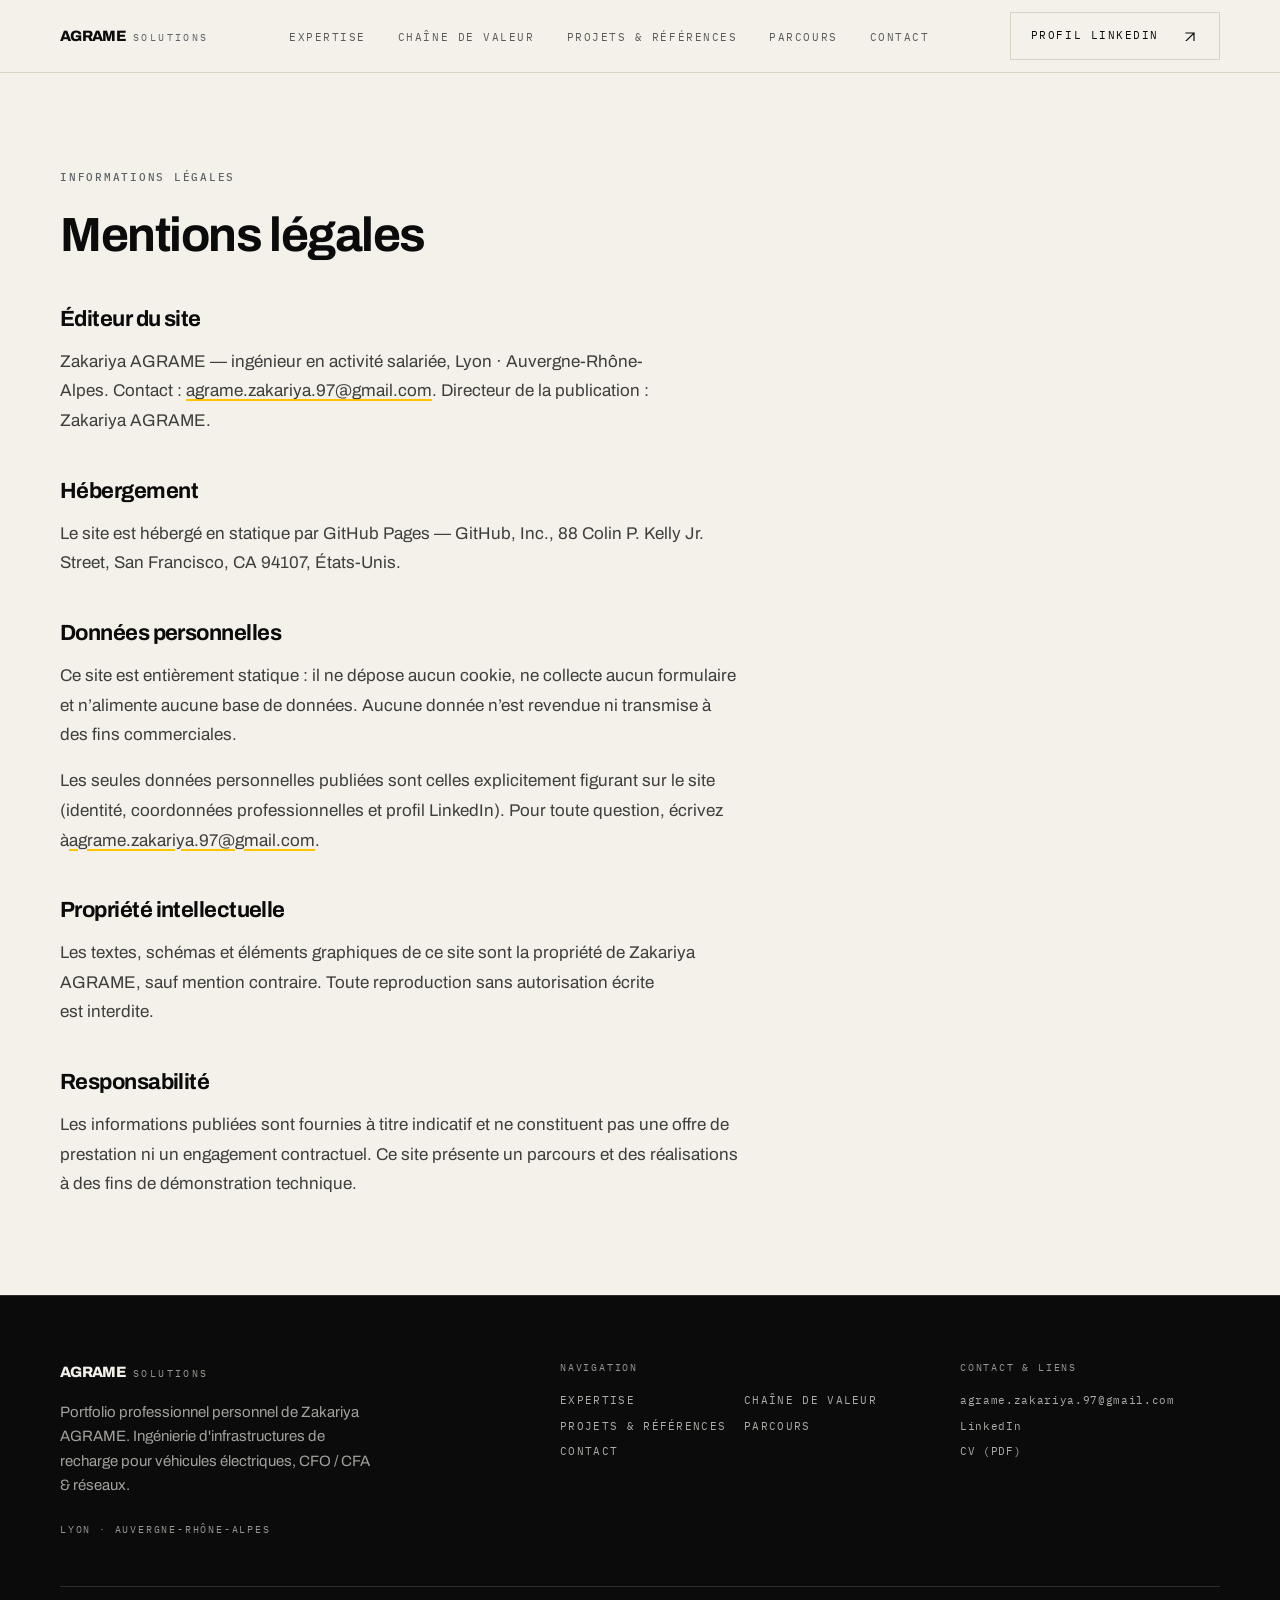
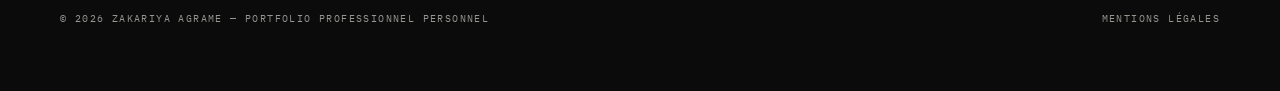
==== mentions-legales/index.html @ c86c5fa0 "feat: publish static site" ====
<!DOCTYPE html><html lang="fr"><head><meta charset="utf-8"><meta name="viewport" content="width=device-width, initial-scale=1"><title>Mentions légales — AGRAME Solutions</title><meta name="description" content="Éditeur, hébergement, données personnelles et propriété intellectuelle du site AGRAME Solutions."><link rel="canonical" href="https://agrame-solutions.github.io/mentions-legales/"><meta name="theme-color" content="#0B0B0C"><meta name="author" content="Zakariya AGRAME"><link rel="icon" href="/favicon.svg" type="image/svg+xml"><meta property="og:type" content="website"><meta property="og:locale" content="fr_FR"><meta property="og:site_name" content="AGRAME Solutions"><meta property="og:title" content="Mentions légales — AGRAME Solutions"><meta property="og:description" content="Éditeur, hébergement, données personnelles et propriété intellectuelle du site AGRAME Solutions."><meta property="og:url" content="https://agrame-solutions.github.io/mentions-legales/"><meta property="og:image" content="https://agrame-solutions.github.io/og-image.png"><meta property="og:image:width" content="1200"><meta property="og:image:height" content="630"><meta property="og:image:alt" content="AGRAME Solutions — Ingénieur d'études &amp; expert IRVE — CFO / CFA"><meta name="twitter:card" content="summary_large_image"><meta name="twitter:title" content="Mentions légales — AGRAME Solutions"><meta name="twitter:description" content="Éditeur, hébergement, données personnelles et propriété intellectuelle du site AGRAME Solutions."><meta name="twitter:image" content="https://agrame-solutions.github.io/og-image.png"><script type="application/ld+json">{"@context":"https://schema.org","@graph":[{"@type":"Person","@id":"https://agrame-solutions.github.io#person","name":"Zakariya AGRAME","jobTitle":"Ingénieur d'études & expert IRVE — CFO / CFA","email":"mailto:agrame.zakariya.97@gmail.com","url":"https://agrame-solutions.github.io/mentions-legales/","sameAs":["https://www.linkedin.com/in/zagrame"],"address":{"@type":"PostalAddress","addressLocality":"Lyon","addressRegion":"Auvergne-Rhône-Alpes","addressCountry":"FR"},"knowsAbout":["Infrastructures de recharge pour véhicules électriques","IRVE","Courants forts","Courants faibles","NF C 15-100","Postes HT/BT","Appels d’offres"],"alumniOf":[{"@type":"CollegeOrUniversity","name":"Université Jean Monnet — IUT de Roanne"},{"@type":"CollegeOrUniversity","name":"ENSAM Casablanca"}]},{"@type":"ProfessionalService","@id":"https://agrame-solutions.github.io#service","name":"AGRAME Solutions","description":"Éditeur, hébergement, données personnelles et propriété intellectuelle du site AGRAME Solutions.","url":"https://agrame-solutions.github.io/mentions-legales/","email":"agrame.zakariya.97@gmail.com","areaServed":{"@type":"AdministrativeArea","name":"Auvergne-Rhône-Alpes"},"founder":{"@id":"https://agrame-solutions.github.io#person"},"knowsLanguage":["fr","en"]}]}</script><script>document.documentElement.classList.add('js');</script><link rel="stylesheet" href="/_astro/Footer.K6ZA9w4m.css"></head><body><a class="skip-link" href="#contenu">Aller au contenu</a><header class="sticky top-0 z-50 border-b border-line bg-paper"><div class="container-page flex h-[72px] items-center justify-between gap-6"><a href="/" class="flex items-baseline gap-2" aria-label="AGRAME Solutions — accueil"><span class="text-[15px] font-extrabold tracking-[-0.045em]">AGRAME</span><span class="font-mono text-[10px] uppercase tracking-[0.24em] text-steel">Solutions</span></a><nav aria-label="Navigation principale" class="hidden lg:block"><ul class="flex items-center gap-8"><li><a href="#expertise" class="link-underline font-mono text-[11px] uppercase tracking-[0.14em] text-ink/65 transition-colors hover:text-ink">Expertise</a></li><li><a href="#chaine-de-valeur" class="link-underline font-mono text-[11px] uppercase tracking-[0.14em] text-ink/65 transition-colors hover:text-ink">Chaîne de valeur</a></li><li><a href="#realisations" class="link-underline font-mono text-[11px] uppercase tracking-[0.14em] text-ink/65 transition-colors hover:text-ink">Projets &amp; Références</a></li><li><a href="#parcours" class="link-underline font-mono text-[11px] uppercase tracking-[0.14em] text-ink/65 transition-colors hover:text-ink">Parcours</a></li><li><a href="#contact" class="link-underline font-mono text-[11px] uppercase tracking-[0.14em] text-ink/65 transition-colors hover:text-ink">Contact</a></li></ul></nav><div class="hidden lg:block"><a href="https://www.linkedin.com/in/zagrame" target="_blank" rel="noopener noreferrer" class="group inline-flex items-center justify-between gap-6 border px-5 py-3.5 font-mono text-[11px] uppercase tracking-[0.14em] transition-colors duration-200 border-line text-ink hover:border-ink hover:bg-ink hover:text-paper"><span>Profil LinkedIn</span><svg width="16" height="9" viewBox="0 0 16 9" fill="none" aria-hidden="true" class="shrink-0"><path d="M3 1h8v8M11 1L2 10" stroke="currentColor" stroke-width="1.2" stroke-linecap="square"></path></svg></a></div><button type="button" id="nav-toggle" class="flex h-11 w-11 flex-col items-center justify-center gap-[5px] border border-line lg:hidden" aria-expanded="false" aria-controls="nav-panel" aria-label="Ouvrir le menu"><span class="block h-px w-5 bg-ink"></span><span class="block h-px w-5 bg-ink"></span><span class="block h-px w-5 bg-ink"></span></button></div><div id="nav-panel" hidden class="border-t border-line bg-paper lg:hidden"><nav aria-label="Navigation mobile" class="container-page py-6"><ul class="flex flex-col"><li class="border-b border-line/70"><a href="#expertise" data-nav-link class="flex items-baseline gap-4 py-4 text-[1.375rem] font-semibold tracking-[-0.02em]"><span class="font-mono text-[10px] tracking-[0.18em] text-steel">01</span>Expertise</a></li><li class="border-b border-line/70"><a href="#chaine-de-valeur" data-nav-link class="flex items-baseline gap-4 py-4 text-[1.375rem] font-semibold tracking-[-0.02em]"><span class="font-mono text-[10px] tracking-[0.18em] text-steel">02</span>Chaîne de valeur</a></li><li class="border-b border-line/70"><a href="#realisations" data-nav-link class="flex items-baseline gap-4 py-4 text-[1.375rem] font-semibold tracking-[-0.02em]"><span class="font-mono text-[10px] tracking-[0.18em] text-steel">03</span>Projets &amp; Références</a></li><li class="border-b border-line/70"><a href="#parcours" data-nav-link class="flex items-baseline gap-4 py-4 text-[1.375rem] font-semibold tracking-[-0.02em]"><span class="font-mono text-[10px] tracking-[0.18em] text-steel">04</span>Parcours</a></li><li class="border-b border-line/70"><a href="#contact" data-nav-link class="flex items-baseline gap-4 py-4 text-[1.375rem] font-semibold tracking-[-0.02em]"><span class="font-mono text-[10px] tracking-[0.18em] text-steel">05</span>Contact</a></li></ul><div class="mt-6"><a href="https://www.linkedin.com/in/zagrame" target="_blank" rel="noopener noreferrer" class="group inline-flex items-center justify-between gap-6 border px-5 py-3.5 font-mono text-[11px] uppercase tracking-[0.14em] transition-colors duration-200 border-line text-ink hover:border-ink hover:bg-ink hover:text-paper w-full"><span>Profil LinkedIn</span><svg width="16" height="9" viewBox="0 0 16 9" fill="none" aria-hidden="true" class="shrink-0"><path d="M3 1h8v8M11 1L2 10" stroke="currentColor" stroke-width="1.2" stroke-linecap="square"></path></svg></a></div></nav></div></header><script type="module">var e=document.getElementById(`nav-toggle`),t=document.getElementById(`nav-panel`);if(e&&t){let n=n=>{e.setAttribute(`aria-expanded`,String(n)),e.setAttribute(`aria-label`,n?`Fermer le menu`:`Ouvrir le menu`),t.hidden=!n};e.addEventListener(`click`,()=>n(e.getAttribute(`aria-expanded`)!==`true`)),t.querySelectorAll(`[data-nav-link]`).forEach(e=>{e.addEventListener(`click`,()=>n(!1))}),document.addEventListener(`keydown`,e=>{e.key===`Escape`&&n(!1)})}</script><main id="contenu"><div class="container-page py-16 md:py-24"><p class="eyebrow">Informations légales</p><h1 class="mt-6 text-[clamp(2rem,4.5vw,3rem)]">Mentions légales</h1><div class="prose-agrame mt-12"><h2>Éditeur du site</h2><p>Zakariya AGRAME — ingénieur en activité salariée, Lyon · Auvergne-Rhône-Alpes. Contact : <a href="mailto:agrame.zakariya.97@gmail.com">agrame.zakariya.97@gmail.com</a>. Directeur de la publication : Zakariya AGRAME.</p><h2>Hébergement</h2><p>Le site est hébergé en statique par GitHub Pages — GitHub, Inc., 88 Colin P. Kelly Jr. Street, San Francisco, CA 94107, États-Unis.</p><h2>Données personnelles</h2><p>Ce site est entièrement statique : il ne dépose aucun cookie, ne collecte aucun formulaire et n’alimente aucune base de données. Aucune donnée n’est revendue ni transmise à des fins commerciales.</p><p>Les seules données personnelles publiées sont celles explicitement figurant sur le site (identité, coordonnées professionnelles et profil LinkedIn). Pour toute question, écrivez à<a href="mailto:agrame.zakariya.97@gmail.com">agrame.zakariya.97@gmail.com</a>.</p><h2>Propriété intellectuelle</h2><p>Les textes, schémas et éléments graphiques de ce site sont la propriété de Zakariya AGRAME, sauf mention contraire. Toute reproduction sans autorisation écrite est interdite.</p><h2>Responsabilité</h2><p>Les informations publiées sont fournies à titre indicatif et ne constituent pas une offre de prestation ni un engagement contractuel. Ce site présente un parcours et des réalisations à des fins de démonstration technique.</p></div></div></main><footer class="border-t border-paper/15 bg-ink text-paper"><div class="container-page py-14 md:py-16"><div class="grid gap-10 md:grid-cols-12"><div class="md:col-span-5"><p class="flex items-baseline gap-2"><span class="text-[15px] font-extrabold tracking-[-0.045em]">AGRAME</span><span class="font-mono text-[10px] uppercase tracking-[0.24em] text-paper/60">Solutions</span></p><p class="mt-4 max-w-xs text-[0.9375rem] leading-relaxed text-paper/65">Portfolio professionnel personnel de Zakariya AGRAME. Ingénierie d'infrastructures de recharge pour véhicules électriques, CFO / CFA & réseaux.</p><p class="mt-6 font-mono text-[10px] uppercase tracking-[0.18em] text-paper/60">Lyon · Auvergne-Rhône-Alpes</p></div><nav aria-label="Liens de pied de page" class="md:col-span-4"><p class="font-mono text-[10px] uppercase tracking-[0.18em] text-paper/60">Navigation</p><ul class="mt-4 grid grid-cols-2 gap-2 font-mono text-[11px] uppercase tracking-[0.12em]"><li><a class="link-underline text-paper/70 hover:text-paper" href="#expertise">Expertise</a></li><li><a class="link-underline text-paper/70 hover:text-paper" href="#chaine-de-valeur">Chaîne de valeur</a></li><li><a class="link-underline text-paper/70 hover:text-paper" href="#realisations">Projets & Références</a></li><li><a class="link-underline text-paper/70 hover:text-paper" href="#parcours">Parcours</a></li><li><a class="link-underline text-paper/70 hover:text-paper" href="#contact">Contact</a></li></ul></nav><div class="md:col-span-3"><p class="font-mono text-[10px] uppercase tracking-[0.18em] text-paper/60">Contact & Liens</p><ul class="mt-4 space-y-2 font-mono text-[11px] tracking-[0.06em]"><li><a class="link-underline text-paper/70 hover:text-paper" href="mailto:agrame.zakariya.97@gmail.com">agrame.zakariya.97@gmail.com</a></li><li><a class="link-underline text-paper/70 hover:text-paper" href="https://www.linkedin.com/in/zagrame" rel="noopener" target="_blank">LinkedIn</a></li><li><a class="link-underline text-paper/70 hover:text-paper" href="/cv-zakariya-agrame.pdf" download>CV (PDF)</a></li></ul></div></div><div class="mt-12 flex flex-col gap-3 border-t border-paper/15 pt-6 font-mono text-[10px] uppercase tracking-[0.14em] text-paper/60 md:flex-row md:items-center md:justify-between"><p>© 2026 Zakariya AGRAME — Portfolio professionnel personnel</p><p><a class="link-underline hover:text-paper/70" href="/mentions-legales/">Mentions légales</a></p></div></div></footer><script type="module">var e=document.querySelectorAll(`[data-reveal]`);if(window.matchMedia(`(prefers-reduced-motion: reduce)`).matches||!(`IntersectionObserver`in window))e.forEach(e=>e.classList.add(`is-visible`));else{let t=new IntersectionObserver(e=>{for(let n of e)n.isIntersecting&&(n.target.classList.add(`is-visible`),t.unobserve(n.target))},{rootMargin:`0px 0px -8% 0px`,threshold:.05});e.forEach(e=>t.observe(e))}</script></body></html>
---- _astro/Footer.K6ZA9w4m.css ----
/*! tailwindcss v4.3.5 | MIT License | https://tailwindcss.com */
@layer properties{@supports (((-webkit-hyphens:none)) and (not (margin-trim:block))) or ((-moz-orient:inline) and (not (color:rgb(from red r g b)))){*,:before,:after,::backdrop{--tw-rotate-x:initial;--tw-rotate-y:initial;--tw-rotate-z:initial;--tw-skew-x:initial;--tw-skew-y:initial;--tw-space-y-reverse:0;--tw-border-style:solid;--tw-leading:initial;--tw-font-weight:initial;--tw-tracking:initial;--tw-shadow:0 0 #0000;--tw-shadow-color:initial;--tw-shadow-alpha:100%;--tw-inset-shadow:0 0 #0000;--tw-inset-shadow-color:initial;--tw-inset-shadow-alpha:100%;--tw-ring-color:initial;--tw-ring-shadow:0 0 #0000;--tw-inset-ring-color:initial;--tw-inset-ring-shadow:0 0 #0000;--tw-ring-inset:initial;--tw-ring-offset-width:0px;--tw-ring-offset-color:#fff;--tw-ring-offset-shadow:0 0 #0000;--tw-blur:initial;--tw-brightness:initial;--tw-contrast:initial;--tw-grayscale:initial;--tw-hue-rotate:initial;--tw-invert:initial;--tw-opacity:initial;--tw-saturate:initial;--tw-sepia:initial;--tw-drop-shadow:initial;--tw-drop-shadow-color:initial;--tw-drop-shadow-alpha:100%;--tw-drop-shadow-size:initial;--tw-backdrop-blur:initial;--tw-backdrop-brightness:initial;--tw-backdrop-contrast:initial;--tw-backdrop-grayscale:initial;--tw-backdrop-hue-rotate:initial;--tw-backdrop-invert:initial;--tw-backdrop-opacity:initial;--tw-backdrop-saturate:initial;--tw-backdrop-sepia:initial;--tw-duration:initial;--tw-ease:initial}}}@layer theme{:root,:host{--font-sans:-apple-system, BlinkMacSystemFont, "Segoe UI", Roboto, "Helvetica Neue", "Noto Sans", Arial, sans-serif, "Apple Color Emoji", "Segoe UI Emoji", "Segoe UI Symbol", "Noto Color Emoji";--font-mono:"IBM Plex Mono", ui-monospace, SFMono-Regular, Menlo, monospace;--spacing:.25rem;--container-xs:20rem;--container-xl:36rem;--container-2xl:42rem;--container-3xl:48rem;--container-4xl:56rem;--font-weight-medium:500;--font-weight-semibold:600;--font-weight-bold:700;--font-weight-extrabold:800;--leading-tight:1.25;--leading-snug:1.375;--leading-relaxed:1.625;--radius-2xl:1rem;--radius-3xl:1.5rem;--ease-out:cubic-bezier(0, 0, .2, 1);--default-transition-duration:.15s;--default-transition-timing-function:cubic-bezier(.4, 0, .2, 1);--default-font-family:var(--font-sans);--default-mono-font-family:var(--font-mono);--color-ink:#0b0b0c;--color-paper:#f4f1ea;--color-surface:#fbf9f4;--color-yellow:#ffc400;--color-yellow-ink:#7a5b00;--color-steel:#5e6369;--color-line:#d9d3c5;--font-display:"Archivo Variable", "Archivo", ui-sans-serif, system-ui, sans-serif}}@layer base{*,:after,:before,::backdrop{box-sizing:border-box;border:0 solid;margin:0;padding:0}::file-selector-button{box-sizing:border-box;border:0 solid;margin:0;padding:0}html,:host{-webkit-text-size-adjust:100%;tab-size:4;line-height:1.5;font-family:var(--default-font-family,-apple-system, BlinkMacSystemFont, "Segoe UI", Roboto, "Helvetica Neue", "Noto Sans", Arial, sans-serif, "Apple Color Emoji", "Segoe UI Emoji", "Segoe UI Symbol", "Noto Color Emoji");font-feature-settings:var(--default-font-feature-settings,normal);font-variation-settings:var(--default-font-variation-settings,normal);-webkit-tap-highlight-color:transparent}hr{height:0;color:inherit;border-top-width:1px}abbr:where([title]){text-decoration:underline dotted}h1,h2,h3,h4,h5,h6{font-size:inherit;font-weight:inherit}a{color:inherit;-webkit-text-decoration:inherit;-webkit-text-decoration:inherit;-webkit-text-decoration:inherit;text-decoration:inherit}b,strong{font-weight:bolder}code,kbd,samp,pre{font-family:var(--default-mono-font-family,ui-monospace, SFMono-Regular, Menlo, Monaco, Consolas, "Liberation Mono", "Courier New", monospace);font-feature-settings:var(--default-mono-font-feature-settings,normal);font-variation-settings:var(--default-mono-font-variation-settings,normal);font-size:1em}small{font-size:80%}sub,sup{vertical-align:baseline;font-size:75%;line-height:0;position:relative}sub{bottom:-.25em}sup{top:-.5em}table{text-indent:0;border-color:inherit;border-collapse:collapse}:-moz-focusring:where(:not(iframe)){outline:auto}progress{vertical-align:baseline}summary{display:list-item}ol,ul,menu{list-style:none}img,svg,video,canvas,audio,iframe,embed,object{vertical-align:middle;display:block}img,video{max-width:100%;height:auto}button,input,select,optgroup,textarea{font:inherit;font-feature-settings:inherit;font-variation-settings:inherit;letter-spacing:inherit;color:inherit;opacity:1;background-color:#0000;border-radius:0}::file-selector-button{font:inherit;font-feature-settings:inherit;font-variation-settings:inherit;letter-spacing:inherit;color:inherit;opacity:1;background-color:#0000;border-radius:0}:where(select:is([multiple],[size])) optgroup{font-weight:bolder}:where(select:is([multiple],[size])) optgroup option{padding-inline-start:20px}::file-selector-button{margin-inline-end:4px}::placeholder{opacity:1}@supports (not ((-webkit-appearance:-apple-pay-button))) or (contain-intrinsic-size:1px){::placeholder{color:currentColor}@supports (color:color-mix(in lab, red, red)){::placeholder{color:color-mix(in oklab, currentcolor 50%, transparent)}}}textarea{resize:vertical}::-webkit-search-decoration{-webkit-appearance:none}::-webkit-date-and-time-value{min-height:1lh;text-align:inherit}::-webkit-datetime-edit{display:inline-flex}::-webkit-datetime-edit-fields-wrapper{padding:0}::-webkit-datetime-edit{padding-block:0}::-webkit-datetime-edit-year-field{padding-block:0}::-webkit-datetime-edit-month-field{padding-block:0}::-webkit-datetime-edit-day-field{padding-block:0}::-webkit-datetime-edit-hour-field{padding-block:0}::-webkit-datetime-edit-minute-field{padding-block:0}::-webkit-datetime-edit-second-field{padding-block:0}::-webkit-datetime-edit-millisecond-field{padding-block:0}::-webkit-datetime-edit-meridiem-field{padding-block:0}::-webkit-calendar-picker-indicator{line-height:1}:-moz-ui-invalid{box-shadow:none}button,input:where([type=button],[type=reset],[type=submit]){appearance:button}::file-selector-button{appearance:button}::-webkit-inner-spin-button{height:auto}::-webkit-outer-spin-button{height:auto}[hidden]:where(:not([hidden=until-found])){display:none!important}html{-webkit-text-size-adjust:100%;scroll-padding-top:96px}html.js{scroll-behavior:smooth}body{background-color:var(--color-paper);color:var(--color-ink);font-family:var(--font-display);font-synthesis-weight:none;-webkit-font-smoothing:antialiased;margin:0;font-size:1.0625rem;line-height:1.6}h1,h2,h3,h4{letter-spacing:-.03em;text-wrap:balance;margin:0;font-weight:700;line-height:1.03}p{text-wrap:pretty;margin:0}a{color:inherit;text-decoration:none}img,svg{max-width:100%;display:block}ul,ol{margin:0;padding:0;list-style:none}::selection{background:var(--color-yellow);color:var(--color-ink)}:focus-visible{outline:2px solid var(--color-yellow);outline-offset:3px;border-radius:1px}@media (prefers-reduced-motion:reduce){html.js{scroll-behavior:auto}*,:before,:after{transition-duration:.01ms!important;animation-duration:.01ms!important;animation-iteration-count:1!important}}}@layer components{.container-page{width:100%;max-width:1240px;margin-inline:auto;padding-inline:24px}@media (width>=1024px){.container-page{padding-inline:40px}}.eyebrow{font-family:var(--font-mono);letter-spacing:.16em;text-transform:uppercase;color:var(--color-steel);font-size:.6875rem;font-weight:500}.mono{font-family:var(--font-mono);letter-spacing:.02em;font-size:.8125rem}.skip-link{z-index:100;background:var(--color-ink);color:var(--color-paper);font-family:var(--font-mono);text-transform:uppercase;letter-spacing:.12em;padding:12px 20px;font-size:.75rem;position:absolute;top:0;left:-9999px}.skip-link:focus{top:16px;left:16px}.link-underline{display:inline-block;position:relative}.link-underline:after{content:"";background:var(--color-yellow);transform-origin:0;height:2px;transition:transform .18s cubic-bezier(.2,.7,.2,1);position:absolute;bottom:-3px;left:0;right:0;transform:scaleX(0)}.link-underline:hover:after,.link-underline:focus-visible:after{transform:scaleX(1)}.tech-grid{background-image:linear-gradient(90deg,#ffffff0e 1px,#0000 1px),linear-gradient(#ffffff0e 1px,#0000 1px);background-size:24px 24px}.tech-grid-light{background-image:linear-gradient(90deg,#0b0b0c0b 1px,#0000 1px),linear-gradient(#0b0b0c0b 1px,#0000 1px);background-size:24px 24px}}@layer utilities{.visible{visibility:visible}.sr-only{clip-path:inset(50%);white-space:nowrap;border-width:0;width:1px;height:1px;margin:-1px;padding:0;position:absolute;overflow:hidden}.absolute{position:absolute}.relative{position:relative}.static{position:static}.sticky{position:sticky}.inset-y-0{inset-block:0}.top-0{top:0}.top-2{top:calc(var(--spacing) * 2)}.top-6{top:calc(var(--spacing) * 6)}.top-\[0\.6rem\]{top:.6rem}.right-4{right:calc(var(--spacing) * 4)}.bottom-6{bottom:calc(var(--spacing) * 6)}.-left-\[3px\]{left:-3px}.left-0{left:0}.left-4{left:calc(var(--spacing) * 4)}.z-50{z-index:50}.container{width:100%}@media (width>=40rem){.container{max-width:40rem}}@media (width>=48rem){.container{max-width:48rem}}@media (width>=64rem){.container{max-width:64rem}}@media (width>=80rem){.container{max-width:80rem}}@media (width>=96rem){.container{max-width:96rem}}.mt-0\.5{margin-top:calc(var(--spacing) * .5)}.mt-1{margin-top:var(--spacing)}.mt-1\.5{margin-top:calc(var(--spacing) * 1.5)}.mt-2{margin-top:calc(var(--spacing) * 2)}.mt-3{margin-top:calc(var(--spacing) * 3)}.mt-4{margin-top:calc(var(--spacing) * 4)}.mt-5{margin-top:calc(var(--spacing) * 5)}.mt-6{margin-top:calc(var(--spacing) * 6)}.mt-7{margin-top:calc(var(--spacing) * 7)}.mt-8{margin-top:calc(var(--spacing) * 8)}.mt-9{margin-top:calc(var(--spacing) * 9)}.mt-10{margin-top:calc(var(--spacing) * 10)}.mt-12{margin-top:calc(var(--spacing) * 12)}.mt-14{margin-top:calc(var(--spacing) * 14)}.mt-16{margin-top:calc(var(--spacing) * 16)}.mt-\[0\.45em\]{margin-top:.45em}.mt-auto{margin-top:auto}.block{display:block}.contents{display:contents}.flex{display:flex}.grid{display:grid}.hidden{display:none}.inline{display:inline}.inline-block{display:inline-block}.inline-flex{display:inline-flex}.h-1{height:var(--spacing)}.h-1\.5{height:calc(var(--spacing) * 1.5)}.h-3{height:calc(var(--spacing) * 3)}.h-11{height:calc(var(--spacing) * 11)}.h-\[5px\]{height:5px}.h-\[72px\]{height:72px}.h-auto{height:auto}.h-full{height:100%}.h-px{height:1px}.w-0{width:0}.w-1{width:var(--spacing)}.w-1\.5{width:calc(var(--spacing) * 1.5)}.w-3{width:calc(var(--spacing) * 3)}.w-5{width:calc(var(--spacing) * 5)}.w-11{width:calc(var(--spacing) * 11)}.w-\[5px\]{width:5px}.w-full{width:100%}.max-w-2xl{max-width:var(--container-2xl)}.max-w-3xl{max-width:var(--container-3xl)}.max-w-4xl{max-width:var(--container-4xl)}.max-w-\[18ch\]{max-width:18ch}.max-w-\[50ch\]{max-width:50ch}.max-w-prose{max-width:65ch}.max-w-xl{max-width:var(--container-xl)}.max-w-xs{max-width:var(--container-xs)}.flex-1{flex:1}.shrink-0{flex-shrink:0}.transform{transform:var(--tw-rotate-x, ) var(--tw-rotate-y, ) var(--tw-rotate-z, ) var(--tw-skew-x, ) var(--tw-skew-y, )}.grid-cols-1{grid-template-columns:repeat(1,minmax(0,1fr))}.grid-cols-2{grid-template-columns:repeat(2,minmax(0,1fr))}.grid-cols-3{grid-template-columns:repeat(3,minmax(0,1fr))}.flex-col{flex-direction:column}.flex-wrap{flex-wrap:wrap}.items-baseline{align-items:baseline}.items-center{align-items:center}.items-start{align-items:flex-start}.justify-between{justify-content:space-between}.justify-center{justify-content:center}.gap-2{gap:calc(var(--spacing) * 2)}.gap-2\.5{gap:calc(var(--spacing) * 2.5)}.gap-3{gap:calc(var(--spacing) * 3)}.gap-4{gap:calc(var(--spacing) * 4)}.gap-6{gap:calc(var(--spacing) * 6)}.gap-8{gap:calc(var(--spacing) * 8)}.gap-10{gap:calc(var(--spacing) * 10)}.gap-12{gap:calc(var(--spacing) * 12)}.gap-14{gap:calc(var(--spacing) * 14)}.gap-\[5px\]{gap:5px}.gap-px{gap:1px}:where(.space-y-1\.5>:not(:last-child)){--tw-space-y-reverse:0;margin-block-start:calc(calc(var(--spacing) * 1.5) * var(--tw-space-y-reverse));margin-block-end:calc(calc(var(--spacing) * 1.5) * calc(1 - var(--tw-space-y-reverse)))}:where(.space-y-2>:not(:last-child)){--tw-space-y-reverse:0;margin-block-start:calc(calc(var(--spacing) * 2) * var(--tw-space-y-reverse));margin-block-end:calc(calc(var(--spacing) * 2) * calc(1 - var(--tw-space-y-reverse)))}:where(.space-y-3>:not(:last-child)){--tw-space-y-reverse:0;margin-block-start:calc(calc(var(--spacing) * 3) * var(--tw-space-y-reverse));margin-block-end:calc(calc(var(--spacing) * 3) * calc(1 - var(--tw-space-y-reverse)))}.gap-x-3{column-gap:calc(var(--spacing) * 3)}.gap-x-8{column-gap:calc(var(--spacing) * 8)}.gap-y-0{row-gap:0}.gap-y-2{row-gap:calc(var(--spacing) * 2)}.gap-y-10{row-gap:calc(var(--spacing) * 10)}.rounded-2xl{border-radius:var(--radius-2xl)}.rounded-3xl{border-radius:var(--radius-3xl)}.rounded-full{border-radius:2147483647px}.border{border-style:var(--tw-border-style);border-width:1px}.border-y{border-block-style:var(--tw-border-style);border-block-width:1px}.border-t{border-top-style:var(--tw-border-style);border-top-width:1px}.border-r{border-right-style:var(--tw-border-style);border-right-width:1px}.border-b{border-bottom-style:var(--tw-border-style);border-bottom-width:1px}.border-l{border-left-style:var(--tw-border-style);border-left-width:1px}.border-l-2{border-left-style:var(--tw-border-style);border-left-width:2px}.border-ink{border-color:var(--color-ink)}.border-line{border-color:var(--color-line)}.border-line\/60{border-color:#d9d3c599}@supports (color:color-mix(in lab, red, red)){.border-line\/60{border-color:color-mix(in oklab, var(--color-line) 60%, transparent)}}.border-line\/70{border-color:#d9d3c5b3}@supports (color:color-mix(in lab, red, red)){.border-line\/70{border-color:color-mix(in oklab, var(--color-line) 70%, transparent)}}.border-paper\/15{border-color:#f4f1ea26}@supports (color:color-mix(in lab, red, red)){.border-paper\/15{border-color:color-mix(in oklab, var(--color-paper) 15%, transparent)}}.border-paper\/25{border-color:#f4f1ea40}@supports (color:color-mix(in lab, red, red)){.border-paper\/25{border-color:color-mix(in oklab, var(--color-paper) 25%, transparent)}}.border-yellow{border-color:var(--color-yellow)}.bg-ink{background-color:var(--color-ink)}.bg-line{background-color:var(--color-line)}.bg-paper{background-color:var(--color-paper)}.bg-paper\/15{background-color:#f4f1ea26}@supports (color:color-mix(in lab, red, red)){.bg-paper\/15{background-color:color-mix(in oklab, var(--color-paper) 15%, transparent)}}.bg-paper\/20{background-color:#f4f1ea33}@supports (color:color-mix(in lab, red, red)){.bg-paper\/20{background-color:color-mix(in oklab, var(--color-paper) 20%, transparent)}}.bg-surface{background-color:var(--color-surface)}.bg-yellow{background-color:var(--color-yellow)}.bg-yellow-ink{background-color:var(--color-yellow-ink)}.box-decoration-clone{-webkit-box-decoration-break:clone;box-decoration-break:clone}.p-3{padding:calc(var(--spacing) * 3)}.p-6{padding:calc(var(--spacing) * 6)}.px-2{padding-inline:calc(var(--spacing) * 2)}.px-2\.5{padding-inline:calc(var(--spacing) * 2.5)}.px-4{padding-inline:calc(var(--spacing) * 4)}.px-5{padding-inline:calc(var(--spacing) * 5)}.py-1{padding-block:var(--spacing)}.py-2{padding-block:calc(var(--spacing) * 2)}.py-3\.5{padding-block:calc(var(--spacing) * 3.5)}.py-4{padding-block:calc(var(--spacing) * 4)}.py-6{padding-block:calc(var(--spacing) * 6)}.py-9{padding-block:calc(var(--spacing) * 9)}.py-10{padding-block:calc(var(--spacing) * 10)}.py-12{padding-block:calc(var(--spacing) * 12)}.py-14{padding-block:calc(var(--spacing) * 14)}.py-16{padding-block:calc(var(--spacing) * 16)}.py-20{padding-block:calc(var(--spacing) * 20)}.pt-3{padding-top:calc(var(--spacing) * 3)}.pt-4{padding-top:calc(var(--spacing) * 4)}.pt-6{padding-top:calc(var(--spacing) * 6)}.pt-7{padding-top:calc(var(--spacing) * 7)}.pt-8{padding-top:calc(var(--spacing) * 8)}.pb-3{padding-bottom:calc(var(--spacing) * 3)}.pb-6{padding-bottom:calc(var(--spacing) * 6)}.pb-8{padding-bottom:calc(var(--spacing) * 8)}.pl-0{padding-left:0}.pl-6{padding-left:calc(var(--spacing) * 6)}.text-right{text-align:right}.font-mono{font-family:var(--font-mono)}.text-\[0\.75rem\]{font-size:.75rem}.text-\[0\.875rem\]{font-size:.875rem}.text-\[0\.8125rem\]{font-size:.8125rem}.text-\[0\.9375rem\]{font-size:.9375rem}.text-\[1\.25rem\]{font-size:1.25rem}.text-\[1\.125rem\]{font-size:1.125rem}.text-\[1\.375rem\]{font-size:1.375rem}.text-\[1\.0625rem\]{font-size:1.0625rem}.text-\[1rem\]{font-size:1rem}.text-\[9px\]{font-size:9px}.text-\[10px\]{font-size:10px}.text-\[11px\]{font-size:11px}.text-\[15px\]{font-size:15px}.text-\[clamp\(1\.75rem\,3\.6vw\,2\.75rem\)\]{font-size:clamp(1.75rem,3.6vw,2.75rem)}.text-\[clamp\(2\.25rem\,5\.2vw\,3\.5rem\)\]{font-size:clamp(2.25rem,5.2vw,3.5rem)}.text-\[clamp\(2\.25rem\,5\.5vw\,4rem\)\]{font-size:clamp(2.25rem,5.5vw,4rem)}.text-\[clamp\(2rem\,4\.5vw\,3rem\)\]{font-size:clamp(2rem,4.5vw,3rem)}.text-\[clamp\(2rem\,4\.6vw\,3\.25rem\)\]{font-size:clamp(2rem,4.6vw,3.25rem)}.leading-\[0\.98\]{--tw-leading:.98;line-height:.98}.leading-none{--tw-leading:1;line-height:1}.leading-relaxed{--tw-leading:var(--leading-relaxed);line-height:var(--leading-relaxed)}.leading-snug{--tw-leading:var(--leading-snug);line-height:var(--leading-snug)}.leading-tight{--tw-leading:var(--leading-tight);line-height:var(--leading-tight)}.font-bold{--tw-font-weight:var(--font-weight-bold);font-weight:var(--font-weight-bold)}.font-extrabold{--tw-font-weight:var(--font-weight-extrabold);font-weight:var(--font-weight-extrabold)}.font-medium{--tw-font-weight:var(--font-weight-medium);font-weight:var(--font-weight-medium)}.font-semibold{--tw-font-weight:var(--font-weight-semibold);font-weight:var(--font-weight-semibold)}.tracking-\[-0\.02em\]{--tw-tracking:-.02em;letter-spacing:-.02em}.tracking-\[-0\.03em\]{--tw-tracking:-.03em;letter-spacing:-.03em}.tracking-\[-0\.05em\]{--tw-tracking:-.05em;letter-spacing:-.05em}.tracking-\[-0\.045em\]{--tw-tracking:-.045em;letter-spacing:-.045em}.tracking-\[0\.1em\]{--tw-tracking:.1em;letter-spacing:.1em}.tracking-\[0\.2em\]{--tw-tracking:.2em;letter-spacing:.2em}.tracking-\[0\.06em\]{--tw-tracking:.06em;letter-spacing:.06em}.tracking-\[0\.12em\]{--tw-tracking:.12em;letter-spacing:.12em}.tracking-\[0\.14em\]{--tw-tracking:.14em;letter-spacing:.14em}.tracking-\[0\.16em\]{--tw-tracking:.16em;letter-spacing:.16em}.tracking-\[0\.18em\]{--tw-tracking:.18em;letter-spacing:.18em}.tracking-\[0\.24em\]{--tw-tracking:.24em;letter-spacing:.24em}.text-ink{color:var(--color-ink)}.text-ink\/60{color:#0b0b0c99}@supports (color:color-mix(in lab, red, red)){.text-ink\/60{color:color-mix(in oklab, var(--color-ink) 60%, transparent)}}.text-ink\/65{color:#0b0b0ca6}@supports (color:color-mix(in lab, red, red)){.text-ink\/65{color:color-mix(in oklab, var(--color-ink) 65%, transparent)}}.text-ink\/70{color:#0b0b0cb3}@supports (color:color-mix(in lab, red, red)){.text-ink\/70{color:color-mix(in oklab, var(--color-ink) 70%, transparent)}}.text-ink\/75{color:#0b0b0cbf}@supports (color:color-mix(in lab, red, red)){.text-ink\/75{color:color-mix(in oklab, var(--color-ink) 75%, transparent)}}.text-paper{color:var(--color-paper)}.text-paper\/55{color:#f4f1ea8c}@supports (color:color-mix(in lab, red, red)){.text-paper\/55{color:color-mix(in oklab, var(--color-paper) 55%, transparent)}}.text-paper\/60{color:#f4f1ea99}@supports (color:color-mix(in lab, red, red)){.text-paper\/60{color:color-mix(in oklab, var(--color-paper) 60%, transparent)}}.text-paper\/65{color:#f4f1eaa6}@supports (color:color-mix(in lab, red, red)){.text-paper\/65{color:color-mix(in oklab, var(--color-paper) 65%, transparent)}}.text-paper\/70{color:#f4f1eab3}@supports (color:color-mix(in lab, red, red)){.text-paper\/70{color:color-mix(in oklab, var(--color-paper) 70%, transparent)}}.text-steel{color:var(--color-steel)}.text-yellow{color:var(--color-yellow)}.text-yellow-ink{color:var(--color-yellow-ink)}.uppercase{text-transform:uppercase}.decoration-yellow{-webkit-text-decoration-color:var(--color-yellow);-webkit-text-decoration-color:var(--color-yellow);text-decoration-color:var(--color-yellow)}.decoration-2{text-decoration-thickness:2px}.underline-offset-4{text-underline-offset:4px}.opacity-0{opacity:0}.shadow-2xl{--tw-shadow:0 25px 50px -12px var(--tw-shadow-color,#00000040);box-shadow:var(--tw-inset-shadow), var(--tw-inset-ring-shadow), var(--tw-ring-offset-shadow), var(--tw-ring-shadow), var(--tw-shadow)}.shadow-xl{--tw-shadow:0 20px 25px -5px var(--tw-shadow-color,#0000001a), 0 8px 10px -6px var(--tw-shadow-color,#0000001a);box-shadow:var(--tw-inset-shadow), var(--tw-inset-ring-shadow), var(--tw-ring-offset-shadow), var(--tw-ring-shadow), var(--tw-shadow)}.blur{--tw-blur:blur(8px);filter:var(--tw-blur, ) var(--tw-brightness, ) var(--tw-contrast, ) var(--tw-grayscale, ) var(--tw-hue-rotate, ) var(--tw-invert, ) var(--tw-saturate, ) var(--tw-sepia, ) var(--tw-drop-shadow, )}.filter{filter:var(--tw-blur, ) var(--tw-brightness, ) var(--tw-contrast, ) var(--tw-grayscale, ) var(--tw-hue-rotate, ) var(--tw-invert, ) var(--tw-saturate, ) var(--tw-sepia, ) var(--tw-drop-shadow, )}.backdrop-blur{--tw-backdrop-blur:blur(8px);backdrop-filter:var(--tw-backdrop-blur, ) var(--tw-backdrop-brightness, ) var(--tw-backdrop-contrast, ) var(--tw-backdrop-grayscale, ) var(--tw-backdrop-hue-rotate, ) var(--tw-backdrop-invert, ) var(--tw-backdrop-opacity, ) var(--tw-backdrop-saturate, ) var(--tw-backdrop-sepia, )}.transition-\[width\]{transition-property:width;transition-timing-function:var(--tw-ease,var(--default-transition-timing-function));transition-duration:var(--tw-duration,var(--default-transition-duration))}.transition-all{transition-property:all;transition-timing-function:var(--tw-ease,var(--default-transition-timing-function));transition-duration:var(--tw-duration,var(--default-transition-duration))}.transition-colors{transition-property:color,background-color,border-color,outline-color,text-decoration-color,fill,stroke,--tw-gradient-from,--tw-gradient-via,--tw-gradient-to;transition-timing-function:var(--tw-ease,var(--default-transition-timing-function));transition-duration:var(--tw-duration,var(--default-transition-duration))}.transition-opacity{transition-property:opacity;transition-timing-function:var(--tw-ease,var(--default-transition-timing-function));transition-duration:var(--tw-duration,var(--default-transition-duration))}.duration-200{--tw-duration:.2s;transition-duration:.2s}.duration-300{--tw-duration:.3s;transition-duration:.3s}.ease-out{--tw-ease:var(--ease-out);transition-timing-function:var(--ease-out)}:is(:where(.group):focus-within .group-focus-within\:w-full){width:100%}@media (hover:hover){:is(:where(.group):hover .group-hover\:w-full){width:100%}:is(:where(.group):hover .group-hover\:text-ink){color:var(--color-ink)}:is(:where(.group):hover .group-hover\:text-yellow-ink){color:var(--color-yellow-ink)}:is(:where(.group):hover .group-hover\:underline){text-decoration-line:underline}:is(:where(.group):hover .group-hover\:opacity-100){opacity:1}}.last\:pb-0:last-child{padding-bottom:0}@media (hover:hover){.hover\:border-ink:hover{border-color:var(--color-ink)}.hover\:border-paper:hover{border-color:var(--color-paper)}.hover\:border-yellow:hover{border-color:var(--color-yellow)}.hover\:bg-ink:hover{background-color:var(--color-ink)}.hover\:bg-paper:hover{background-color:var(--color-paper)}.hover\:bg-yellow:hover{background-color:var(--color-yellow)}.hover\:text-ink:hover{color:var(--color-ink)}.hover\:text-paper:hover{color:var(--color-paper)}.hover\:text-paper\/70:hover{color:#f4f1eab3}@supports (color:color-mix(in lab, red, red)){.hover\:text-paper\/70:hover{color:color-mix(in oklab, var(--color-paper) 70%, transparent)}}}@media (width>=40rem){.sm\:grid-cols-2{grid-template-columns:repeat(2,minmax(0,1fr))}.sm\:grid-cols-3{grid-template-columns:repeat(3,minmax(0,1fr))}}@media (width>=48rem){.md\:-top-\[3px\]{top:-3px}.md\:right-7{right:calc(var(--spacing) * 7)}.md\:left-0{left:0}.md\:left-7{left:calc(var(--spacing) * 7)}.md\:col-span-3{grid-column:span 3/span 3}.md\:col-span-4{grid-column:span 4/span 4}.md\:col-span-5{grid-column:span 5/span 5}.md\:col-span-7{grid-column:span 7/span 7}.md\:col-span-9{grid-column:span 9/span 9}.md\:mt-0{margin-top:0}.md\:mt-10{margin-top:calc(var(--spacing) * 10)}.md\:mt-16{margin-top:calc(var(--spacing) * 16)}.md\:mt-20{margin-top:calc(var(--spacing) * 20)}.md\:grid-cols-2{grid-template-columns:repeat(2,minmax(0,1fr))}.md\:grid-cols-3{grid-template-columns:repeat(3,minmax(0,1fr))}.md\:grid-cols-4{grid-template-columns:repeat(4,minmax(0,1fr))}.md\:grid-cols-12{grid-template-columns:repeat(12,minmax(0,1fr))}.md\:flex-row{flex-direction:row}.md\:items-center{align-items:center}.md\:items-start{align-items:flex-start}.md\:justify-between{justify-content:space-between}.md\:gap-6{gap:calc(var(--spacing) * 6)}.md\:border-t{border-top-style:var(--tw-border-style);border-top-width:1px}.md\:border-l-0{border-left-style:var(--tw-border-style);border-left-width:0}.md\:p-8{padding:calc(var(--spacing) * 8)}.md\:px-6{padding-inline:calc(var(--spacing) * 6)}.md\:py-12{padding-block:calc(var(--spacing) * 12)}.md\:py-16{padding-block:calc(var(--spacing) * 16)}.md\:py-20{padding-block:calc(var(--spacing) * 20)}.md\:py-24{padding-block:calc(var(--spacing) * 24)}.md\:py-28{padding-block:calc(var(--spacing) * 28)}.md\:pt-6{padding-top:calc(var(--spacing) * 6)}.md\:pr-4{padding-right:calc(var(--spacing) * 4)}.md\:pb-0{padding-bottom:0}.md\:pl-0{padding-left:0}.md\:pl-8{padding-left:calc(var(--spacing) * 8)}}@media (width>=64rem){.lg\:col-span-5{grid-column:span 5/span 5}.lg\:col-span-7{grid-column:span 7/span 7}.lg\:block{display:block}.lg\:hidden{display:none}.lg\:grid-cols-3{grid-template-columns:repeat(3,minmax(0,1fr))}.lg\:grid-cols-4{grid-template-columns:repeat(4,minmax(0,1fr))}.lg\:grid-cols-8{grid-template-columns:repeat(8,minmax(0,1fr))}.lg\:grid-cols-12{grid-template-columns:repeat(12,minmax(0,1fr))}.lg\:gap-10{gap:calc(var(--spacing) * 10)}.lg\:gap-16{gap:calc(var(--spacing) * 16)}.lg\:py-24{padding-block:calc(var(--spacing) * 24)}.lg\:py-32{padding-block:calc(var(--spacing) * 32)}}}@font-face{font-family:Archivo Variable;font-style:normal;font-display:swap;font-weight:100 900;src:url(/_astro/archivo-vietnamese-wght-normal.XAtsl5Q_.woff2)format("woff2-variations");unicode-range:U+102-103,U+110-111,U+128-129,U+168-169,U+1A0-1A1,U+1AF-1B0,U+300-301,U+303-304,U+308-309,U+323,U+329,U+1EA0-1EF9,U+20AB}@font-face{font-family:Archivo Variable;font-style:normal;font-display:swap;font-weight:100 900;src:url(/_astro/archivo-latin-ext-wght-normal.C4zznr8T.woff2)format("woff2-variations");unicode-range:U+100-2BA,U+2BD-2C5,U+2C7-2CC,U+2CE-2D7,U+2DD-2FF,U+304,U+308,U+329,U+1D00-1DBF,U+1E00-1E9F,U+1EF2-1EFF,U+2020,U+20A0-20AB,U+20AD-20C0,U+2113,U+2C60-2C7F,U+A720-A7FF}@font-face{font-family:Archivo Variable;font-style:normal;font-display:swap;font-weight:100 900;src:url(/_astro/archivo-latin-wght-normal.E0tuGl4L.woff2)format("woff2-variations");unicode-range:U+??,U+131,U+152-153,U+2BB-2BC,U+2C6,U+2DA,U+2DC,U+304,U+308,U+329,U+2000-206F,U+20AC,U+2122,U+2191,U+2193,U+2212,U+2215,U+FEFF,U+FFFD}@font-face{font-family:IBM Plex Mono;font-style:normal;font-display:swap;font-weight:400;src:url(/_astro/ibm-plex-mono-cyrillic-ext-400-normal.xuaO2J-f.woff2)format("woff2"),url(/_astro/ibm-plex-mono-cyrillic-ext-400-normal.DMdlQ8Kv.woff)format("woff");unicode-range:U+460-52F,U+1C80-1C8A,U+20B4,U+2DE0-2DFF,U+A640-A69F,U+FE2E-FE2F}@font-face{font-family:IBM Plex Mono;font-style:normal;font-display:swap;font-weight:400;src:url(/_astro/ibm-plex-mono-cyrillic-400-normal.BSMlKf0J.woff2)format("woff2"),url(/_astro/ibm-plex-mono-cyrillic-400-normal.CEL4l2ZJ.woff)format("woff");unicode-range:U+301,U+400-45F,U+490-491,U+4B0-4B1,U+2116}@font-face{font-family:IBM Plex Mono;font-style:normal;font-display:swap;font-weight:400;src:url(/_astro/ibm-plex-mono-vietnamese-400-normal.BulugwFq.woff2)format("woff2"),url(/_astro/ibm-plex-mono-vietnamese-400-normal.DDuiU_S-.woff)format("woff");unicode-range:U+102-103,U+110-111,U+128-129,U+168-169,U+1A0-1A1,U+1AF-1B0,U+300-301,U+303-304,U+308-309,U+323,U+329,U+1EA0-1EF9,U+20AB}@font-face{font-family:IBM Plex Mono;font-style:normal;font-display:swap;font-weight:400;src:url(/_astro/ibm-plex-mono-latin-ext-400-normal.BmRBH3aV.woff2)format("woff2"),url(/_astro/ibm-plex-mono-latin-ext-400-normal.D3D2R8hC.woff)format("woff");unicode-range:U+100-2BA,U+2BD-2C5,U+2C7-2CC,U+2CE-2D7,U+2DD-2FF,U+304,U+308,U+329,U+1D00-1DBF,U+1E00-1E9F,U+1EF2-1EFF,U+2020,U+20A0-20AB,U+20AD-20C0,U+2113,U+2C60-2C7F,U+A720-A7FF}@font-face{font-family:IBM Plex Mono;font-style:normal;font-display:swap;font-weight:400;src:url(/_astro/ibm-plex-mono-latin-400-normal.DMJ8VG8y.woff2)format("woff2"),url(/_astro/ibm-plex-mono-latin-400-normal.CvHOgSBP.woff)format("woff");unicode-range:U+??,U+131,U+152-153,U+2BB-2BC,U+2C6,U+2DA,U+2DC,U+304,U+308,U+329,U+2000-206F,U+20AC,U+2122,U+2191,U+2193,U+2212,U+2215,U+FEFF,U+FFFD}@font-face{font-family:IBM Plex Mono;font-style:normal;font-display:swap;font-weight:500;src:url(/_astro/ibm-plex-mono-cyrillic-ext-500-normal.BqneJy0T.woff2)format("woff2"),url(/_astro/ibm-plex-mono-cyrillic-ext-500-normal.BIfNGwUT.woff)format("woff");unicode-range:U+460-52F,U+1C80-1C8A,U+20B4,U+2DE0-2DFF,U+A640-A69F,U+FE2E-FE2F}@font-face{font-family:IBM Plex Mono;font-style:normal;font-display:swap;font-weight:500;src:url(/_astro/ibm-plex-mono-cyrillic-500-normal.Bq9vWWag.woff2)format("woff2"),url(/_astro/ibm-plex-mono-cyrillic-500-normal.Ael50iVv.woff)format("woff");unicode-range:U+301,U+400-45F,U+490-491,U+4B0-4B1,U+2116}@font-face{font-family:IBM Plex Mono;font-style:normal;font-display:swap;font-weight:500;src:url(/_astro/ibm-plex-mono-vietnamese-500-normal.DZ4AoWbu.woff2)format("woff2"),url(/_astro/ibm-plex-mono-vietnamese-500-normal.C8zxqsMH.woff)format("woff");unicode-range:U+102-103,U+110-111,U+128-129,U+168-169,U+1A0-1A1,U+1AF-1B0,U+300-301,U+303-304,U+308-309,U+323,U+329,U+1EA0-1EF9,U+20AB}@font-face{font-family:IBM Plex Mono;font-style:normal;font-display:swap;font-weight:500;src:url(/_astro/ibm-plex-mono-latin-ext-500-normal.CAhNIIs5.woff2)format("woff2"),url(/_astro/ibm-plex-mono-latin-ext-500-normal.CZ70TYgx.woff)format("woff");unicode-range:U+100-2BA,U+2BD-2C5,U+2C7-2CC,U+2CE-2D7,U+2DD-2FF,U+304,U+308,U+329,U+1D00-1DBF,U+1E00-1E9F,U+1EF2-1EFF,U+2020,U+20A0-20AB,U+20AD-20C0,U+2113,U+2C60-2C7F,U+A720-A7FF}@font-face{font-family:IBM Plex Mono;font-style:normal;font-display:swap;font-weight:500;src:url(/_astro/ibm-plex-mono-latin-500-normal.DSY6xOcd.woff2)format("woff2"),url(/_astro/ibm-plex-mono-latin-500-normal.CB9ihrfo.woff)format("woff");unicode-range:U+??,U+131,U+152-153,U+2BB-2BC,U+2C6,U+2DA,U+2DC,U+304,U+308,U+329,U+2000-206F,U+20AC,U+2122,U+2191,U+2193,U+2212,U+2215,U+FEFF,U+FFFD}.prose-agrame{max-width:68ch}.prose-agrame h2{letter-spacing:-.025em;margin-top:2.75rem;font-size:1.375rem}.prose-agrame h2:first-child{margin-top:0}.prose-agrame p{color:#0b0b0cc7;margin-top:1rem;line-height:1.75}@supports (color:color-mix(in lab, red, red)){.prose-agrame p{color:color-mix(in srgb, var(--color-ink) 78%, transparent)}}.prose-agrame ul{gap:.5rem;margin-top:1.25rem;display:grid}.prose-agrame li{color:#0b0b0cc7;padding-left:1.25rem;line-height:1.65;position:relative}@supports (color:color-mix(in lab, red, red)){.prose-agrame li{color:color-mix(in srgb, var(--color-ink) 78%, transparent)}}.prose-agrame li:before{content:"";background:var(--color-yellow);width:5px;height:5px;position:absolute;top:.62em;left:0}.prose-agrame strong{color:var(--color-ink);font-weight:600}.prose-agrame blockquote{border-left:2px solid var(--color-yellow);color:var(--color-steel);margin:1.75rem 0 0;padding-left:1.25rem}.prose-agrame blockquote p{margin-top:0;font-size:.9375rem}.prose-agrame a{text-underline-offset:3px;text-decoration:underline;-webkit-text-decoration-color:var(--color-yellow);-webkit-text-decoration-color:var(--color-yellow);text-decoration-color:var(--color-yellow);text-decoration-thickness:2px}html.js [data-reveal]{opacity:0;transition:opacity .52s cubic-bezier(.2,.7,.2,1),transform .52s cubic-bezier(.2,.7,.2,1);transform:translateY(12px)}html.js [data-reveal].is-visible{opacity:1;transform:none}@media (prefers-reduced-motion:reduce){html.js [data-reveal]{opacity:1;transition:none;transform:none}}@property --tw-rotate-x{syntax:"*";inherits:false}@property --tw-rotate-y{syntax:"*";inherits:false}@property --tw-rotate-z{syntax:"*";inherits:false}@property --tw-skew-x{syntax:"*";inherits:false}@property --tw-skew-y{syntax:"*";inherits:false}@property --tw-space-y-reverse{syntax:"*";inherits:false;initial-value:0}@property --tw-border-style{syntax:"*";inherits:false;initial-value:solid}@property --tw-leading{syntax:"*";inherits:false}@property --tw-font-weight{syntax:"*";inherits:false}@property --tw-tracking{syntax:"*";inherits:false}@property --tw-shadow{syntax:"*";inherits:false;initial-value:0 0 #0000}@property --tw-shadow-color{syntax:"*";inherits:false}@property --tw-shadow-alpha{syntax:"<percentage>";inherits:false;initial-value:100%}@property --tw-inset-shadow{syntax:"*";inherits:false;initial-value:0 0 #0000}@property --tw-inset-shadow-color{syntax:"*";inherits:false}@property --tw-inset-shadow-alpha{syntax:"<percentage>";inherits:false;initial-value:100%}@property --tw-ring-color{syntax:"*";inherits:false}@property --tw-ring-shadow{syntax:"*";inherits:false;initial-value:0 0 #0000}@property --tw-inset-ring-color{syntax:"*";inherits:false}@property --tw-inset-ring-shadow{syntax:"*";inherits:false;initial-value:0 0 #0000}@property --tw-ring-inset{syntax:"*";inherits:false}@property --tw-ring-offset-width{syntax:"<length>";inherits:false;initial-value:0}@property --tw-ring-offset-color{syntax:"*";inherits:false;initial-value:#fff}@property --tw-ring-offset-shadow{syntax:"*";inherits:false;initial-value:0 0 #0000}@property --tw-blur{syntax:"*";inherits:false}@property --tw-brightness{syntax:"*";inherits:false}@property --tw-contrast{syntax:"*";inherits:false}@property --tw-grayscale{syntax:"*";inherits:false}@property --tw-hue-rotate{syntax:"*";inherits:false}@property --tw-invert{syntax:"*";inherits:false}@property --tw-opacity{syntax:"*";inherits:false}@property --tw-saturate{syntax:"*";inherits:false}@property --tw-sepia{syntax:"*";inherits:false}@property --tw-drop-shadow{syntax:"*";inherits:false}@property --tw-drop-shadow-color{syntax:"*";inherits:false}@property --tw-drop-shadow-alpha{syntax:"<percentage>";inherits:false;initial-value:100%}@property --tw-drop-shadow-size{syntax:"*";inherits:false}@property --tw-backdrop-blur{syntax:"*";inherits:false}@property --tw-backdrop-brightness{syntax:"*";inherits:false}@property --tw-backdrop-contrast{syntax:"*";inherits:false}@property --tw-backdrop-grayscale{syntax:"*";inherits:false}@property --tw-backdrop-hue-rotate{syntax:"*";inherits:false}@property --tw-backdrop-invert{syntax:"*";inherits:false}@property --tw-backdrop-opacity{syntax:"*";inherits:false}@property --tw-backdrop-saturate{syntax:"*";inherits:false}@property --tw-backdrop-sepia{syntax:"*";inherits:false}@property --tw-duration{syntax:"*";inherits:false}@property --tw-ease{syntax:"*";inherits:false}
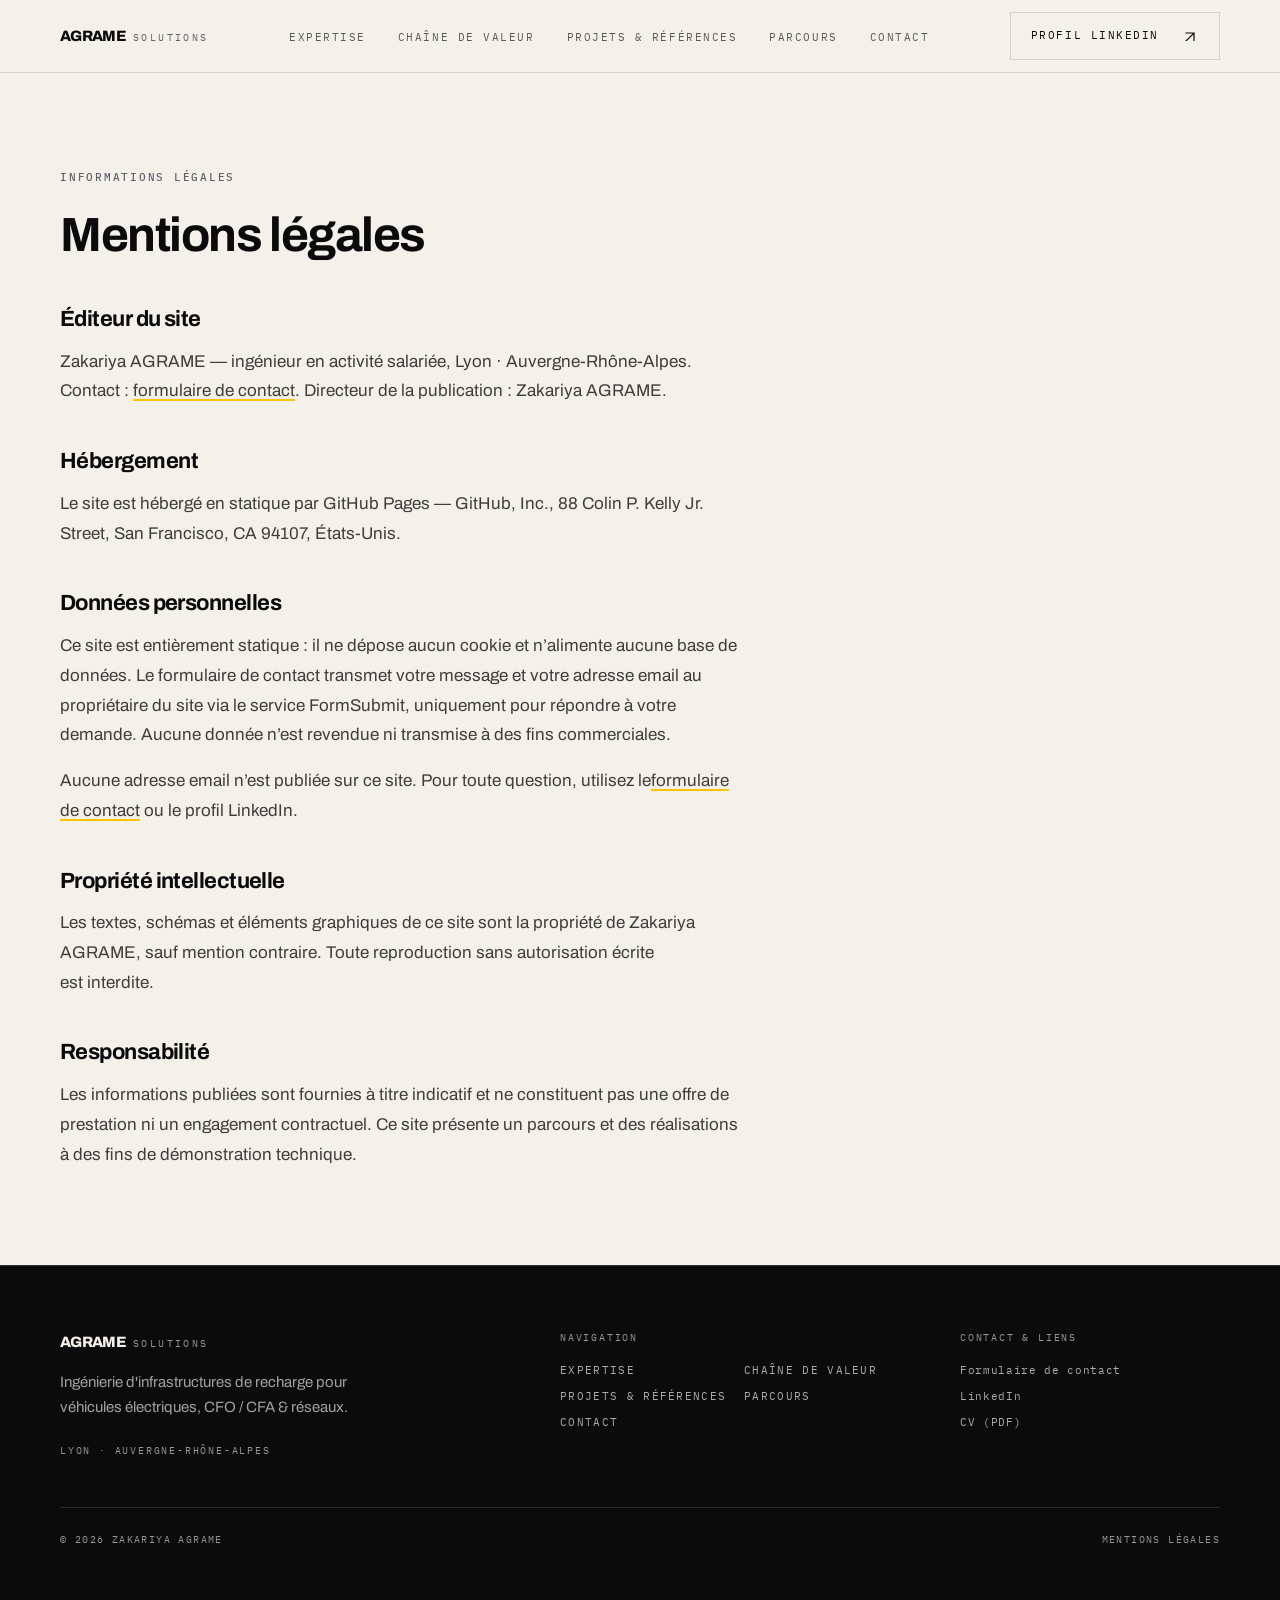
==== commit 6bdceb93: "fix: hide personal email and modernize contact section" ====
--- a/mentions-legales/index.html
+++ b/mentions-legales/index.html
@@ -1 +1 @@
-<!DOCTYPE html><html lang="fr"><head><meta charset="utf-8"><meta name="viewport" content="width=device-width, initial-scale=1"><title>Mentions légales — AGRAME Solutions</title><meta name="description" content="Éditeur, hébergement, données personnelles et propriété intellectuelle du site AGRAME Solutions."><link rel="canonical" href="https://agrame-solutions.github.io/mentions-legales/"><meta name="theme-color" content="#0B0B0C"><meta name="author" content="Zakariya AGRAME"><link rel="icon" href="/favicon.svg" type="image/svg+xml"><meta property="og:type" content="website"><meta property="og:locale" content="fr_FR"><meta property="og:site_name" content="AGRAME Solutions"><meta property="og:title" content="Mentions légales — AGRAME Solutions"><meta property="og:description" content="Éditeur, hébergement, données personnelles et propriété intellectuelle du site AGRAME Solutions."><meta property="og:url" content="https://agrame-solutions.github.io/mentions-legales/"><meta property="og:image" content="https://agrame-solutions.github.io/og-image.png"><meta property="og:image:width" content="1200"><meta property="og:image:height" content="630"><meta property="og:image:alt" content="AGRAME Solutions — Ingénieur d'études &amp; expert IRVE — CFO / CFA"><meta name="twitter:card" content="summary_large_image"><meta name="twitter:title" content="Mentions légales — AGRAME Solutions"><meta name="twitter:description" content="Éditeur, hébergement, données personnelles et propriété intellectuelle du site AGRAME Solutions."><meta name="twitter:image" content="https://agrame-solutions.github.io/og-image.png"><script type="application/ld+json">{"@context":"https://schema.org","@graph":[{"@type":"Person","@id":"https://agrame-solutions.github.io#person","name":"Zakariya AGRAME","jobTitle":"Ingénieur d'études & expert IRVE — CFO / CFA","email":"mailto:agrame.zakariya.97@gmail.com","url":"https://agrame-solutions.github.io/mentions-legales/","sameAs":["https://www.linkedin.com/in/zagrame"],"address":{"@type":"PostalAddress","addressLocality":"Lyon","addressRegion":"Auvergne-Rhône-Alpes","addressCountry":"FR"},"knowsAbout":["Infrastructures de recharge pour véhicules électriques","IRVE","Courants forts","Courants faibles","NF C 15-100","Postes HT/BT","Appels d’offres"],"alumniOf":[{"@type":"CollegeOrUniversity","name":"Université Jean Monnet — IUT de Roanne"},{"@type":"CollegeOrUniversity","name":"ENSAM Casablanca"}]},{"@type":"ProfessionalService","@id":"https://agrame-solutions.github.io#service","name":"AGRAME Solutions","description":"Éditeur, hébergement, données personnelles et propriété intellectuelle du site AGRAME Solutions.","url":"https://agrame-solutions.github.io/mentions-legales/","email":"agrame.zakariya.97@gmail.com","areaServed":{"@type":"AdministrativeArea","name":"Auvergne-Rhône-Alpes"},"founder":{"@id":"https://agrame-solutions.github.io#person"},"knowsLanguage":["fr","en"]}]}</script><script>document.documentElement.classList.add('js');</script><link rel="stylesheet" href="/_astro/Footer.K6ZA9w4m.css"></head><body><a class="skip-link" href="#contenu">Aller au contenu</a><header class="sticky top-0 z-50 border-b border-line bg-paper"><div class="container-page flex h-[72px] items-center justify-between gap-6"><a href="/" class="flex items-baseline gap-2" aria-label="AGRAME Solutions — accueil"><span class="text-[15px] font-extrabold tracking-[-0.045em]">AGRAME</span><span class="font-mono text-[10px] uppercase tracking-[0.24em] text-steel">Solutions</span></a><nav aria-label="Navigation principale" class="hidden lg:block"><ul class="flex items-center gap-8"><li><a href="#expertise" class="link-underline font-mono text-[11px] uppercase tracking-[0.14em] text-ink/65 transition-colors hover:text-ink">Expertise</a></li><li><a href="#chaine-de-valeur" class="link-underline font-mono text-[11px] uppercase tracking-[0.14em] text-ink/65 transition-colors hover:text-ink">Chaîne de valeur</a></li><li><a href="#realisations" class="link-underline font-mono text-[11px] uppercase tracking-[0.14em] text-ink/65 transition-colors hover:text-ink">Projets &amp; Références</a></li><li><a href="#parcours" class="link-underline font-mono text-[11px] uppercase tracking-[0.14em] text-ink/65 transition-colors hover:text-ink">Parcours</a></li><li><a href="#contact" class="link-underline font-mono text-[11px] uppercase tracking-[0.14em] text-ink/65 transition-colors hover:text-ink">Contact</a></li></ul></nav><div class="hidden lg:block"><a href="https://www.linkedin.com/in/zagrame" target="_blank" rel="noopener noreferrer" class="group inline-flex items-center justify-between gap-6 border px-5 py-3.5 font-mono text-[11px] uppercase tracking-[0.14em] transition-colors duration-200 border-line text-ink hover:border-ink hover:bg-ink hover:text-paper"><span>Profil LinkedIn</span><svg width="16" height="9" viewBox="0 0 16 9" fill="none" aria-hidden="true" class="shrink-0"><path d="M3 1h8v8M11 1L2 10" stroke="currentColor" stroke-width="1.2" stroke-linecap="square"></path></svg></a></div><button type="button" id="nav-toggle" class="flex h-11 w-11 flex-col items-center justify-center gap-[5px] border border-line lg:hidden" aria-expanded="false" aria-controls="nav-panel" aria-label="Ouvrir le menu"><span class="block h-px w-5 bg-ink"></span><span class="block h-px w-5 bg-ink"></span><span class="block h-px w-5 bg-ink"></span></button></div><div id="nav-panel" hidden class="border-t border-line bg-paper lg:hidden"><nav aria-label="Navigation mobile" class="container-page py-6"><ul class="flex flex-col"><li class="border-b border-line/70"><a href="#expertise" data-nav-link class="flex items-baseline gap-4 py-4 text-[1.375rem] font-semibold tracking-[-0.02em]"><span class="font-mono text-[10px] tracking-[0.18em] text-steel">01</span>Expertise</a></li><li class="border-b border-line/70"><a href="#chaine-de-valeur" data-nav-link class="flex items-baseline gap-4 py-4 text-[1.375rem] font-semibold tracking-[-0.02em]"><span class="font-mono text-[10px] tracking-[0.18em] text-steel">02</span>Chaîne de valeur</a></li><li class="border-b border-line/70"><a href="#realisations" data-nav-link class="flex items-baseline gap-4 py-4 text-[1.375rem] font-semibold tracking-[-0.02em]"><span class="font-mono text-[10px] tracking-[0.18em] text-steel">03</span>Projets &amp; Références</a></li><li class="border-b border-line/70"><a href="#parcours" data-nav-link class="flex items-baseline gap-4 py-4 text-[1.375rem] font-semibold tracking-[-0.02em]"><span class="font-mono text-[10px] tracking-[0.18em] text-steel">04</span>Parcours</a></li><li class="border-b border-line/70"><a href="#contact" data-nav-link class="flex items-baseline gap-4 py-4 text-[1.375rem] font-semibold tracking-[-0.02em]"><span class="font-mono text-[10px] tracking-[0.18em] text-steel">05</span>Contact</a></li></ul><div class="mt-6"><a href="https://www.linkedin.com/in/zagrame" target="_blank" rel="noopener noreferrer" class="group inline-flex items-center justify-between gap-6 border px-5 py-3.5 font-mono text-[11px] uppercase tracking-[0.14em] transition-colors duration-200 border-line text-ink hover:border-ink hover:bg-ink hover:text-paper w-full"><span>Profil LinkedIn</span><svg width="16" height="9" viewBox="0 0 16 9" fill="none" aria-hidden="true" class="shrink-0"><path d="M3 1h8v8M11 1L2 10" stroke="currentColor" stroke-width="1.2" stroke-linecap="square"></path></svg></a></div></nav></div></header><script type="module">var e=document.getElementById(`nav-toggle`),t=document.getElementById(`nav-panel`);if(e&&t){let n=n=>{e.setAttribute(`aria-expanded`,String(n)),e.setAttribute(`aria-label`,n?`Fermer le menu`:`Ouvrir le menu`),t.hidden=!n};e.addEventListener(`click`,()=>n(e.getAttribute(`aria-expanded`)!==`true`)),t.querySelectorAll(`[data-nav-link]`).forEach(e=>{e.addEventListener(`click`,()=>n(!1))}),document.addEventListener(`keydown`,e=>{e.key===`Escape`&&n(!1)})}</script><main id="contenu"><div class="container-page py-16 md:py-24"><p class="eyebrow">Informations légales</p><h1 class="mt-6 text-[clamp(2rem,4.5vw,3rem)]">Mentions légales</h1><div class="prose-agrame mt-12"><h2>Éditeur du site</h2><p>Zakariya AGRAME — ingénieur en activité salariée, Lyon · Auvergne-Rhône-Alpes. Contact : <a href="mailto:agrame.zakariya.97@gmail.com">agrame.zakariya.97@gmail.com</a>. Directeur de la publication : Zakariya AGRAME.</p><h2>Hébergement</h2><p>Le site est hébergé en statique par GitHub Pages — GitHub, Inc., 88 Colin P. Kelly Jr. Street, San Francisco, CA 94107, États-Unis.</p><h2>Données personnelles</h2><p>Ce site est entièrement statique : il ne dépose aucun cookie, ne collecte aucun formulaire et n’alimente aucune base de données. Aucune donnée n’est revendue ni transmise à des fins commerciales.</p><p>Les seules données personnelles publiées sont celles explicitement figurant sur le site (identité, coordonnées professionnelles et profil LinkedIn). Pour toute question, écrivez à<a href="mailto:agrame.zakariya.97@gmail.com">agrame.zakariya.97@gmail.com</a>.</p><h2>Propriété intellectuelle</h2><p>Les textes, schémas et éléments graphiques de ce site sont la propriété de Zakariya AGRAME, sauf mention contraire. Toute reproduction sans autorisation écrite est interdite.</p><h2>Responsabilité</h2><p>Les informations publiées sont fournies à titre indicatif et ne constituent pas une offre de prestation ni un engagement contractuel. Ce site présente un parcours et des réalisations à des fins de démonstration technique.</p></div></div></main><footer class="border-t border-paper/15 bg-ink text-paper"><div class="container-page py-14 md:py-16"><div class="grid gap-10 md:grid-cols-12"><div class="md:col-span-5"><p class="flex items-baseline gap-2"><span class="text-[15px] font-extrabold tracking-[-0.045em]">AGRAME</span><span class="font-mono text-[10px] uppercase tracking-[0.24em] text-paper/60">Solutions</span></p><p class="mt-4 max-w-xs text-[0.9375rem] leading-relaxed text-paper/65">Portfolio professionnel personnel de Zakariya AGRAME. Ingénierie d'infrastructures de recharge pour véhicules électriques, CFO / CFA & réseaux.</p><p class="mt-6 font-mono text-[10px] uppercase tracking-[0.18em] text-paper/60">Lyon · Auvergne-Rhône-Alpes</p></div><nav aria-label="Liens de pied de page" class="md:col-span-4"><p class="font-mono text-[10px] uppercase tracking-[0.18em] text-paper/60">Navigation</p><ul class="mt-4 grid grid-cols-2 gap-2 font-mono text-[11px] uppercase tracking-[0.12em]"><li><a class="link-underline text-paper/70 hover:text-paper" href="#expertise">Expertise</a></li><li><a class="link-underline text-paper/70 hover:text-paper" href="#chaine-de-valeur">Chaîne de valeur</a></li><li><a class="link-underline text-paper/70 hover:text-paper" href="#realisations">Projets & Références</a></li><li><a class="link-underline text-paper/70 hover:text-paper" href="#parcours">Parcours</a></li><li><a class="link-underline text-paper/70 hover:text-paper" href="#contact">Contact</a></li></ul></nav><div class="md:col-span-3"><p class="font-mono text-[10px] uppercase tracking-[0.18em] text-paper/60">Contact & Liens</p><ul class="mt-4 space-y-2 font-mono text-[11px] tracking-[0.06em]"><li><a class="link-underline text-paper/70 hover:text-paper" href="mailto:agrame.zakariya.97@gmail.com">agrame.zakariya.97@gmail.com</a></li><li><a class="link-underline text-paper/70 hover:text-paper" href="https://www.linkedin.com/in/zagrame" rel="noopener" target="_blank">LinkedIn</a></li><li><a class="link-underline text-paper/70 hover:text-paper" href="/cv-zakariya-agrame.pdf" download>CV (PDF)</a></li></ul></div></div><div class="mt-12 flex flex-col gap-3 border-t border-paper/15 pt-6 font-mono text-[10px] uppercase tracking-[0.14em] text-paper/60 md:flex-row md:items-center md:justify-between"><p>© 2026 Zakariya AGRAME — Portfolio professionnel personnel</p><p><a class="link-underline hover:text-paper/70" href="/mentions-legales/">Mentions légales</a></p></div></div></footer><script type="module">var e=document.querySelectorAll(`[data-reveal]`);if(window.matchMedia(`(prefers-reduced-motion: reduce)`).matches||!(`IntersectionObserver`in window))e.forEach(e=>e.classList.add(`is-visible`));else{let t=new IntersectionObserver(e=>{for(let n of e)n.isIntersecting&&(n.target.classList.add(`is-visible`),t.unobserve(n.target))},{rootMargin:`0px 0px -8% 0px`,threshold:.05});e.forEach(e=>t.observe(e))}</script></body></html>+<!DOCTYPE html><html lang="fr"><head><meta charset="utf-8"><meta name="viewport" content="width=device-width, initial-scale=1"><title>Mentions légales — AGRAME Solutions</title><meta name="description" content="Éditeur, hébergement, données personnelles et propriété intellectuelle du site AGRAME Solutions."><link rel="canonical" href="https://agrame-solutions.github.io/mentions-legales/"><meta name="theme-color" content="#0B0B0C"><meta name="author" content="Zakariya AGRAME"><link rel="icon" href="/favicon.svg" type="image/svg+xml"><meta property="og:type" content="website"><meta property="og:locale" content="fr_FR"><meta property="og:site_name" content="AGRAME Solutions"><meta property="og:title" content="Mentions légales — AGRAME Solutions"><meta property="og:description" content="Éditeur, hébergement, données personnelles et propriété intellectuelle du site AGRAME Solutions."><meta property="og:url" content="https://agrame-solutions.github.io/mentions-legales/"><meta property="og:image" content="https://agrame-solutions.github.io/og-image.png"><meta property="og:image:width" content="1200"><meta property="og:image:height" content="630"><meta property="og:image:alt" content="AGRAME Solutions — Ingénieur d'études &amp; expert IRVE — CFO / CFA"><meta name="twitter:card" content="summary_large_image"><meta name="twitter:title" content="Mentions légales — AGRAME Solutions"><meta name="twitter:description" content="Éditeur, hébergement, données personnelles et propriété intellectuelle du site AGRAME Solutions."><meta name="twitter:image" content="https://agrame-solutions.github.io/og-image.png"><script type="application/ld+json">{"@context":"https://schema.org","@graph":[{"@type":"Person","@id":"https://agrame-solutions.github.io#person","name":"Zakariya AGRAME","jobTitle":"Ingénieur d'études & expert IRVE — CFO / CFA","url":"https://agrame-solutions.github.io/mentions-legales/","sameAs":["https://www.linkedin.com/in/zagrame"],"address":{"@type":"PostalAddress","addressLocality":"Lyon","addressRegion":"Auvergne-Rhône-Alpes","addressCountry":"FR"},"knowsAbout":["Infrastructures de recharge pour véhicules électriques","IRVE","Courants forts","Courants faibles","NF C 15-100","Postes HT/BT","Appels d’offres"],"alumniOf":[{"@type":"CollegeOrUniversity","name":"Université Jean Monnet — IUT de Roanne"},{"@type":"CollegeOrUniversity","name":"ENSAM Casablanca"}]},{"@type":"ProfessionalService","@id":"https://agrame-solutions.github.io#service","name":"AGRAME Solutions","description":"Éditeur, hébergement, données personnelles et propriété intellectuelle du site AGRAME Solutions.","url":"https://agrame-solutions.github.io/mentions-legales/","areaServed":{"@type":"AdministrativeArea","name":"Auvergne-Rhône-Alpes"},"founder":{"@id":"https://agrame-solutions.github.io#person"},"knowsLanguage":["fr","en"]}]}</script><script>document.documentElement.classList.add('js');</script><link rel="stylesheet" href="/_astro/Footer.BTSadzoe.css"></head><body><a class="skip-link" href="#contenu">Aller au contenu</a><header class="sticky top-0 z-50 border-b border-line bg-paper"><div class="container-page flex h-[72px] items-center justify-between gap-6"><a href="/" class="flex items-baseline gap-2" aria-label="AGRAME Solutions — accueil"><span class="text-[15px] font-extrabold tracking-[-0.045em]">AGRAME</span><span class="font-mono text-[10px] uppercase tracking-[0.24em] text-steel">Solutions</span></a><nav aria-label="Navigation principale" class="hidden lg:block"><ul class="flex items-center gap-8"><li><a href="#expertise" class="link-underline font-mono text-[11px] uppercase tracking-[0.14em] text-ink/65 transition-colors hover:text-ink">Expertise</a></li><li><a href="#chaine-de-valeur" class="link-underline font-mono text-[11px] uppercase tracking-[0.14em] text-ink/65 transition-colors hover:text-ink">Chaîne de valeur</a></li><li><a href="#realisations" class="link-underline font-mono text-[11px] uppercase tracking-[0.14em] text-ink/65 transition-colors hover:text-ink">Projets &amp; Références</a></li><li><a href="#parcours" class="link-underline font-mono text-[11px] uppercase tracking-[0.14em] text-ink/65 transition-colors hover:text-ink">Parcours</a></li><li><a href="#contact" class="link-underline font-mono text-[11px] uppercase tracking-[0.14em] text-ink/65 transition-colors hover:text-ink">Contact</a></li></ul></nav><div class="hidden lg:block"><a href="https://www.linkedin.com/in/zagrame" target="_blank" rel="noopener noreferrer" class="group inline-flex items-center justify-between gap-6 border px-5 py-3.5 font-mono text-[11px] uppercase tracking-[0.14em] transition-colors duration-200 border-line text-ink hover:border-ink hover:bg-ink hover:text-paper"><span>Profil LinkedIn</span><svg width="16" height="9" viewBox="0 0 16 9" fill="none" aria-hidden="true" class="shrink-0"><path d="M3 1h8v8M11 1L2 10" stroke="currentColor" stroke-width="1.2" stroke-linecap="square"></path></svg></a></div><button type="button" id="nav-toggle" class="flex h-11 w-11 flex-col items-center justify-center gap-[5px] border border-line lg:hidden" aria-expanded="false" aria-controls="nav-panel" aria-label="Ouvrir le menu"><span class="block h-px w-5 bg-ink"></span><span class="block h-px w-5 bg-ink"></span><span class="block h-px w-5 bg-ink"></span></button></div><div id="nav-panel" hidden class="border-t border-line bg-paper lg:hidden"><nav aria-label="Navigation mobile" class="container-page py-6"><ul class="flex flex-col"><li class="border-b border-line/70"><a href="#expertise" data-nav-link class="flex items-baseline gap-4 py-4 text-[1.375rem] font-semibold tracking-[-0.02em]"><span class="font-mono text-[10px] tracking-[0.18em] text-steel">01</span>Expertise</a></li><li class="border-b border-line/70"><a href="#chaine-de-valeur" data-nav-link class="flex items-baseline gap-4 py-4 text-[1.375rem] font-semibold tracking-[-0.02em]"><span class="font-mono text-[10px] tracking-[0.18em] text-steel">02</span>Chaîne de valeur</a></li><li class="border-b border-line/70"><a href="#realisations" data-nav-link class="flex items-baseline gap-4 py-4 text-[1.375rem] font-semibold tracking-[-0.02em]"><span class="font-mono text-[10px] tracking-[0.18em] text-steel">03</span>Projets &amp; Références</a></li><li class="border-b border-line/70"><a href="#parcours" data-nav-link class="flex items-baseline gap-4 py-4 text-[1.375rem] font-semibold tracking-[-0.02em]"><span class="font-mono text-[10px] tracking-[0.18em] text-steel">04</span>Parcours</a></li><li class="border-b border-line/70"><a href="#contact" data-nav-link class="flex items-baseline gap-4 py-4 text-[1.375rem] font-semibold tracking-[-0.02em]"><span class="font-mono text-[10px] tracking-[0.18em] text-steel">05</span>Contact</a></li></ul><div class="mt-6"><a href="https://www.linkedin.com/in/zagrame" target="_blank" rel="noopener noreferrer" class="group inline-flex items-center justify-between gap-6 border px-5 py-3.5 font-mono text-[11px] uppercase tracking-[0.14em] transition-colors duration-200 border-line text-ink hover:border-ink hover:bg-ink hover:text-paper w-full"><span>Profil LinkedIn</span><svg width="16" height="9" viewBox="0 0 16 9" fill="none" aria-hidden="true" class="shrink-0"><path d="M3 1h8v8M11 1L2 10" stroke="currentColor" stroke-width="1.2" stroke-linecap="square"></path></svg></a></div></nav></div></header><script type="module">var e=document.getElementById(`nav-toggle`),t=document.getElementById(`nav-panel`);if(e&&t){let n=n=>{e.setAttribute(`aria-expanded`,String(n)),e.setAttribute(`aria-label`,n?`Fermer le menu`:`Ouvrir le menu`),t.hidden=!n};e.addEventListener(`click`,()=>n(e.getAttribute(`aria-expanded`)!==`true`)),t.querySelectorAll(`[data-nav-link]`).forEach(e=>{e.addEventListener(`click`,()=>n(!1))}),document.addEventListener(`keydown`,e=>{e.key===`Escape`&&n(!1)})}</script><main id="contenu"><div class="container-page py-16 md:py-24"><p class="eyebrow">Informations légales</p><h1 class="mt-6 text-[clamp(2rem,4.5vw,3rem)]">Mentions légales</h1><div class="prose-agrame mt-12"><h2>Éditeur du site</h2><p>Zakariya AGRAME — ingénieur en activité salariée, Lyon · Auvergne-Rhône-Alpes. Contact : <a href="/#contact">formulaire de contact</a>. Directeur de la publication : Zakariya AGRAME.</p><h2>Hébergement</h2><p>Le site est hébergé en statique par GitHub Pages — GitHub, Inc., 88 Colin P. Kelly Jr. Street, San Francisco, CA 94107, États-Unis.</p><h2>Données personnelles</h2><p>Ce site est entièrement statique : il ne dépose aucun cookie et n’alimente aucune base de données. Le formulaire de contact transmet votre message et votre adresse email au propriétaire du site via le service FormSubmit, uniquement pour répondre à votre demande. Aucune donnée n’est revendue ni transmise à des fins commerciales.</p><p>Aucune adresse email n’est publiée sur ce site. Pour toute question, utilisez le<a href="/#contact">formulaire de contact</a> ou le profil LinkedIn.</p><h2>Propriété intellectuelle</h2><p>Les textes, schémas et éléments graphiques de ce site sont la propriété de Zakariya AGRAME, sauf mention contraire. Toute reproduction sans autorisation écrite est interdite.</p><h2>Responsabilité</h2><p>Les informations publiées sont fournies à titre indicatif et ne constituent pas une offre de prestation ni un engagement contractuel. Ce site présente un parcours et des réalisations à des fins de démonstration technique.</p></div></div></main><footer class="border-t border-paper/15 bg-ink text-paper"><div class="container-page py-14 md:py-16"><div class="grid gap-10 md:grid-cols-12"><div class="md:col-span-5"><p class="flex items-baseline gap-2"><span class="text-[15px] font-extrabold tracking-[-0.045em]">AGRAME</span><span class="font-mono text-[10px] uppercase tracking-[0.24em] text-paper/60">Solutions</span></p><p class="mt-4 max-w-xs text-[0.9375rem] leading-relaxed text-paper/65">Ingénierie d'infrastructures de recharge pour véhicules électriques, CFO / CFA & réseaux.</p><p class="mt-6 font-mono text-[10px] uppercase tracking-[0.18em] text-paper/60">Lyon · Auvergne-Rhône-Alpes</p></div><nav aria-label="Liens de pied de page" class="md:col-span-4"><p class="font-mono text-[10px] uppercase tracking-[0.18em] text-paper/60">Navigation</p><ul class="mt-4 grid grid-cols-2 gap-2 font-mono text-[11px] uppercase tracking-[0.12em]"><li><a class="link-underline text-paper/70 hover:text-paper" href="#expertise">Expertise</a></li><li><a class="link-underline text-paper/70 hover:text-paper" href="#chaine-de-valeur">Chaîne de valeur</a></li><li><a class="link-underline text-paper/70 hover:text-paper" href="#realisations">Projets & Références</a></li><li><a class="link-underline text-paper/70 hover:text-paper" href="#parcours">Parcours</a></li><li><a class="link-underline text-paper/70 hover:text-paper" href="#contact">Contact</a></li></ul></nav><div class="md:col-span-3"><p class="font-mono text-[10px] uppercase tracking-[0.18em] text-paper/60">Contact & Liens</p><ul class="mt-4 space-y-2 font-mono text-[11px] tracking-[0.06em]"><li><a class="link-underline text-paper/70 hover:text-paper" href="/#contact">Formulaire de contact</a></li><li><a class="link-underline text-paper/70 hover:text-paper" href="https://www.linkedin.com/in/zagrame" rel="noopener" target="_blank">LinkedIn</a></li><li><a class="link-underline text-paper/70 hover:text-paper" href="/cv-zakariya-agrame.pdf" download>CV (PDF)</a></li></ul></div></div><div class="mt-12 flex flex-col gap-3 border-t border-paper/15 pt-6 font-mono text-[10px] uppercase tracking-[0.14em] text-paper/60 md:flex-row md:items-center md:justify-between"><p>© 2026 Zakariya AGRAME</p><p><a class="link-underline hover:text-paper/70" href="/mentions-legales/">Mentions légales</a></p></div></div></footer><script type="module">var e=document.querySelectorAll(`[data-reveal]`);if(window.matchMedia(`(prefers-reduced-motion: reduce)`).matches||!(`IntersectionObserver`in window))e.forEach(e=>e.classList.add(`is-visible`));else{let t=new IntersectionObserver(e=>{for(let n of e)n.isIntersecting&&(n.target.classList.add(`is-visible`),t.unobserve(n.target))},{rootMargin:`0px 0px -8% 0px`,threshold:.05});e.forEach(e=>t.observe(e))}</script></body></html>
--- a/_astro/Footer.BTSadzoe.css
+++ b/_astro/Footer.BTSadzoe.css
@@ -0,0 +1,2 @@
+/*! tailwindcss v4.3.5 | MIT License | https://tailwindcss.com */
+@layer properties{@supports (((-webkit-hyphens:none)) and (not (margin-trim:block))) or ((-moz-orient:inline) and (not (color:rgb(from red r g b)))){*,:before,:after,::backdrop{--tw-rotate-x:initial;--tw-rotate-y:initial;--tw-rotate-z:initial;--tw-skew-x:initial;--tw-skew-y:initial;--tw-space-y-reverse:0;--tw-border-style:solid;--tw-leading:initial;--tw-font-weight:initial;--tw-tracking:initial;--tw-shadow:0 0 #0000;--tw-shadow-color:initial;--tw-shadow-alpha:100%;--tw-inset-shadow:0 0 #0000;--tw-inset-shadow-color:initial;--tw-inset-shadow-alpha:100%;--tw-ring-color:initial;--tw-ring-shadow:0 0 #0000;--tw-inset-ring-color:initial;--tw-inset-ring-shadow:0 0 #0000;--tw-ring-inset:initial;--tw-ring-offset-width:0px;--tw-ring-offset-color:#fff;--tw-ring-offset-shadow:0 0 #0000;--tw-blur:initial;--tw-brightness:initial;--tw-contrast:initial;--tw-grayscale:initial;--tw-hue-rotate:initial;--tw-invert:initial;--tw-opacity:initial;--tw-saturate:initial;--tw-sepia:initial;--tw-drop-shadow:initial;--tw-drop-shadow-color:initial;--tw-drop-shadow-alpha:100%;--tw-drop-shadow-size:initial;--tw-backdrop-blur:initial;--tw-backdrop-brightness:initial;--tw-backdrop-contrast:initial;--tw-backdrop-grayscale:initial;--tw-backdrop-hue-rotate:initial;--tw-backdrop-invert:initial;--tw-backdrop-opacity:initial;--tw-backdrop-saturate:initial;--tw-backdrop-sepia:initial;--tw-duration:initial;--tw-ease:initial}}}@layer theme{:root,:host{--font-sans:-apple-system, BlinkMacSystemFont, "Segoe UI", Roboto, "Helvetica Neue", "Noto Sans", Arial, sans-serif, "Apple Color Emoji", "Segoe UI Emoji", "Segoe UI Symbol", "Noto Color Emoji";--font-mono:"IBM Plex Mono", ui-monospace, SFMono-Regular, Menlo, monospace;--spacing:.25rem;--container-xs:20rem;--container-xl:36rem;--container-2xl:42rem;--container-3xl:48rem;--container-4xl:56rem;--font-weight-medium:500;--font-weight-semibold:600;--font-weight-bold:700;--font-weight-extrabold:800;--tracking-normal:0em;--leading-tight:1.25;--leading-snug:1.375;--leading-relaxed:1.625;--radius-2xl:1rem;--radius-3xl:1.5rem;--ease-out:cubic-bezier(0, 0, .2, 1);--default-transition-duration:.15s;--default-transition-timing-function:cubic-bezier(.4, 0, .2, 1);--default-font-family:var(--font-sans);--default-mono-font-family:var(--font-mono);--color-ink:#0b0b0c;--color-paper:#f4f1ea;--color-surface:#fbf9f4;--color-yellow:#ffc400;--color-yellow-ink:#7a5b00;--color-steel:#5e6369;--color-line:#d9d3c5;--font-display:"Archivo Variable", "Archivo", ui-sans-serif, system-ui, sans-serif}}@layer base{*,:after,:before,::backdrop{box-sizing:border-box;border:0 solid;margin:0;padding:0}::file-selector-button{box-sizing:border-box;border:0 solid;margin:0;padding:0}html,:host{-webkit-text-size-adjust:100%;tab-size:4;line-height:1.5;font-family:var(--default-font-family,-apple-system, BlinkMacSystemFont, "Segoe UI", Roboto, "Helvetica Neue", "Noto Sans", Arial, sans-serif, "Apple Color Emoji", "Segoe UI Emoji", "Segoe UI Symbol", "Noto Color Emoji");font-feature-settings:var(--default-font-feature-settings,normal);font-variation-settings:var(--default-font-variation-settings,normal);-webkit-tap-highlight-color:transparent}hr{height:0;color:inherit;border-top-width:1px}abbr:where([title]){text-decoration:underline dotted}h1,h2,h3,h4,h5,h6{font-size:inherit;font-weight:inherit}a{color:inherit;-webkit-text-decoration:inherit;-webkit-text-decoration:inherit;-webkit-text-decoration:inherit;text-decoration:inherit}b,strong{font-weight:bolder}code,kbd,samp,pre{font-family:var(--default-mono-font-family,ui-monospace, SFMono-Regular, Menlo, Monaco, Consolas, "Liberation Mono", "Courier New", monospace);font-feature-settings:var(--default-mono-font-feature-settings,normal);font-variation-settings:var(--default-mono-font-variation-settings,normal);font-size:1em}small{font-size:80%}sub,sup{vertical-align:baseline;font-size:75%;line-height:0;position:relative}sub{bottom:-.25em}sup{top:-.5em}table{text-indent:0;border-color:inherit;border-collapse:collapse}:-moz-focusring:where(:not(iframe)){outline:auto}progress{vertical-align:baseline}summary{display:list-item}ol,ul,menu{list-style:none}img,svg,video,canvas,audio,iframe,embed,object{vertical-align:middle;display:block}img,video{max-width:100%;height:auto}button,input,select,optgroup,textarea{font:inherit;font-feature-settings:inherit;font-variation-settings:inherit;letter-spacing:inherit;color:inherit;opacity:1;background-color:#0000;border-radius:0}::file-selector-button{font:inherit;font-feature-settings:inherit;font-variation-settings:inherit;letter-spacing:inherit;color:inherit;opacity:1;background-color:#0000;border-radius:0}:where(select:is([multiple],[size])) optgroup{font-weight:bolder}:where(select:is([multiple],[size])) optgroup option{padding-inline-start:20px}::file-selector-button{margin-inline-end:4px}::placeholder{opacity:1}@supports (not ((-webkit-appearance:-apple-pay-button))) or (contain-intrinsic-size:1px){::placeholder{color:currentColor}@supports (color:color-mix(in lab, red, red)){::placeholder{color:color-mix(in oklab, currentcolor 50%, transparent)}}}textarea{resize:vertical}::-webkit-search-decoration{-webkit-appearance:none}::-webkit-date-and-time-value{min-height:1lh;text-align:inherit}::-webkit-datetime-edit{display:inline-flex}::-webkit-datetime-edit-fields-wrapper{padding:0}::-webkit-datetime-edit{padding-block:0}::-webkit-datetime-edit-year-field{padding-block:0}::-webkit-datetime-edit-month-field{padding-block:0}::-webkit-datetime-edit-day-field{padding-block:0}::-webkit-datetime-edit-hour-field{padding-block:0}::-webkit-datetime-edit-minute-field{padding-block:0}::-webkit-datetime-edit-second-field{padding-block:0}::-webkit-datetime-edit-millisecond-field{padding-block:0}::-webkit-datetime-edit-meridiem-field{padding-block:0}::-webkit-calendar-picker-indicator{line-height:1}:-moz-ui-invalid{box-shadow:none}button,input:where([type=button],[type=reset],[type=submit]){appearance:button}::file-selector-button{appearance:button}::-webkit-inner-spin-button{height:auto}::-webkit-outer-spin-button{height:auto}[hidden]:where(:not([hidden=until-found])){display:none!important}html{-webkit-text-size-adjust:100%;scroll-padding-top:96px}html.js{scroll-behavior:smooth}body{background-color:var(--color-paper);color:var(--color-ink);font-family:var(--font-display);font-synthesis-weight:none;-webkit-font-smoothing:antialiased;margin:0;font-size:1.0625rem;line-height:1.6}h1,h2,h3,h4{letter-spacing:-.03em;text-wrap:balance;margin:0;font-weight:700;line-height:1.03}p{text-wrap:pretty;margin:0}a{color:inherit;text-decoration:none}img,svg{max-width:100%;display:block}ul,ol{margin:0;padding:0;list-style:none}::selection{background:var(--color-yellow);color:var(--color-ink)}:focus-visible{outline:2px solid var(--color-yellow);outline-offset:3px;border-radius:1px}@media (prefers-reduced-motion:reduce){html.js{scroll-behavior:auto}*,:before,:after{transition-duration:.01ms!important;animation-duration:.01ms!important;animation-iteration-count:1!important}}}@layer components{.container-page{width:100%;max-width:1240px;margin-inline:auto;padding-inline:24px}@media (width>=1024px){.container-page{padding-inline:40px}}.eyebrow{font-family:var(--font-mono);letter-spacing:.16em;text-transform:uppercase;color:var(--color-steel);font-size:.6875rem;font-weight:500}.mono{font-family:var(--font-mono);letter-spacing:.02em;font-size:.8125rem}.skip-link{z-index:100;background:var(--color-ink);color:var(--color-paper);font-family:var(--font-mono);text-transform:uppercase;letter-spacing:.12em;padding:12px 20px;font-size:.75rem;position:absolute;top:0;left:-9999px}.skip-link:focus{top:16px;left:16px}.link-underline{display:inline-block;position:relative}.link-underline:after{content:"";background:var(--color-yellow);transform-origin:0;height:2px;transition:transform .18s cubic-bezier(.2,.7,.2,1);position:absolute;bottom:-3px;left:0;right:0;transform:scaleX(0)}.link-underline:hover:after,.link-underline:focus-visible:after{transform:scaleX(1)}.tech-grid{background-image:linear-gradient(90deg,#ffffff0e 1px,#0000 1px),linear-gradient(#ffffff0e 1px,#0000 1px);background-size:24px 24px}.tech-grid-light{background-image:linear-gradient(90deg,#0b0b0c0b 1px,#0000 1px),linear-gradient(#0b0b0c0b 1px,#0000 1px);background-size:24px 24px}}@layer utilities{.visible{visibility:visible}.sr-only{clip-path:inset(50%);white-space:nowrap;border-width:0;width:1px;height:1px;margin:-1px;padding:0;position:absolute;overflow:hidden}.absolute{position:absolute}.relative{position:relative}.static{position:static}.sticky{position:sticky}.inset-y-0{inset-block:0}.top-0{top:0}.top-2{top:calc(var(--spacing) * 2)}.top-6{top:calc(var(--spacing) * 6)}.top-\[0\.6rem\]{top:.6rem}.right-4{right:calc(var(--spacing) * 4)}.bottom-6{bottom:calc(var(--spacing) * 6)}.-left-\[3px\]{left:-3px}.left-0{left:0}.left-4{left:calc(var(--spacing) * 4)}.z-50{z-index:50}.container{width:100%}@media (width>=40rem){.container{max-width:40rem}}@media (width>=48rem){.container{max-width:48rem}}@media (width>=64rem){.container{max-width:64rem}}@media (width>=80rem){.container{max-width:80rem}}@media (width>=96rem){.container{max-width:96rem}}.mt-0\.5{margin-top:calc(var(--spacing) * .5)}.mt-1{margin-top:var(--spacing)}.mt-1\.5{margin-top:calc(var(--spacing) * 1.5)}.mt-2{margin-top:calc(var(--spacing) * 2)}.mt-3{margin-top:calc(var(--spacing) * 3)}.mt-4{margin-top:calc(var(--spacing) * 4)}.mt-5{margin-top:calc(var(--spacing) * 5)}.mt-6{margin-top:calc(var(--spacing) * 6)}.mt-7{margin-top:calc(var(--spacing) * 7)}.mt-8{margin-top:calc(var(--spacing) * 8)}.mt-9{margin-top:calc(var(--spacing) * 9)}.mt-10{margin-top:calc(var(--spacing) * 10)}.mt-12{margin-top:calc(var(--spacing) * 12)}.mt-14{margin-top:calc(var(--spacing) * 14)}.mt-16{margin-top:calc(var(--spacing) * 16)}.mt-\[0\.45em\]{margin-top:.45em}.mt-auto{margin-top:auto}.mb-4{margin-bottom:calc(var(--spacing) * 4)}.block{display:block}.contents{display:contents}.flex{display:flex}.grid{display:grid}.hidden{display:none}.inline{display:inline}.inline-block{display:inline-block}.inline-flex{display:inline-flex}.table{display:table}.h-1{height:var(--spacing)}.h-1\.5{height:calc(var(--spacing) * 1.5)}.h-3{height:calc(var(--spacing) * 3)}.h-11{height:calc(var(--spacing) * 11)}.h-\[5px\]{height:5px}.h-\[72px\]{height:72px}.h-auto{height:auto}.h-full{height:100%}.h-px{height:1px}.w-0{width:0}.w-1{width:var(--spacing)}.w-1\.5{width:calc(var(--spacing) * 1.5)}.w-3{width:calc(var(--spacing) * 3)}.w-5{width:calc(var(--spacing) * 5)}.w-11{width:calc(var(--spacing) * 11)}.w-14{width:calc(var(--spacing) * 14)}.w-\[5px\]{width:5px}.w-full{width:100%}.max-w-2xl{max-width:var(--container-2xl)}.max-w-3xl{max-width:var(--container-3xl)}.max-w-4xl{max-width:var(--container-4xl)}.max-w-\[18ch\]{max-width:18ch}.max-w-\[50ch\]{max-width:50ch}.max-w-prose{max-width:65ch}.max-w-xl{max-width:var(--container-xl)}.max-w-xs{max-width:var(--container-xs)}.flex-1{flex:1}.shrink-0{flex-shrink:0}.transform{transform:var(--tw-rotate-x, ) var(--tw-rotate-y, ) var(--tw-rotate-z, ) var(--tw-skew-x, ) var(--tw-skew-y, )}.resize-y{resize:vertical}.grid-cols-1{grid-template-columns:repeat(1,minmax(0,1fr))}.grid-cols-2{grid-template-columns:repeat(2,minmax(0,1fr))}.grid-cols-3{grid-template-columns:repeat(3,minmax(0,1fr))}.flex-col{flex-direction:column}.flex-wrap{flex-wrap:wrap}.items-baseline{align-items:baseline}.items-center{align-items:center}.items-start{align-items:flex-start}.justify-between{justify-content:space-between}.justify-center{justify-content:center}.gap-2{gap:calc(var(--spacing) * 2)}.gap-2\.5{gap:calc(var(--spacing) * 2.5)}.gap-3{gap:calc(var(--spacing) * 3)}.gap-4{gap:calc(var(--spacing) * 4)}.gap-5{gap:calc(var(--spacing) * 5)}.gap-6{gap:calc(var(--spacing) * 6)}.gap-8{gap:calc(var(--spacing) * 8)}.gap-10{gap:calc(var(--spacing) * 10)}.gap-12{gap:calc(var(--spacing) * 12)}.gap-14{gap:calc(var(--spacing) * 14)}.gap-\[5px\]{gap:5px}.gap-px{gap:1px}:where(.space-y-1\.5>:not(:last-child)){--tw-space-y-reverse:0;margin-block-start:calc(calc(var(--spacing) * 1.5) * var(--tw-space-y-reverse));margin-block-end:calc(calc(var(--spacing) * 1.5) * calc(1 - var(--tw-space-y-reverse)))}:where(.space-y-2>:not(:last-child)){--tw-space-y-reverse:0;margin-block-start:calc(calc(var(--spacing) * 2) * var(--tw-space-y-reverse));margin-block-end:calc(calc(var(--spacing) * 2) * calc(1 - var(--tw-space-y-reverse)))}:where(.space-y-3>:not(:last-child)){--tw-space-y-reverse:0;margin-block-start:calc(calc(var(--spacing) * 3) * var(--tw-space-y-reverse));margin-block-end:calc(calc(var(--spacing) * 3) * calc(1 - var(--tw-space-y-reverse)))}.gap-x-3{column-gap:calc(var(--spacing) * 3)}.gap-x-8{column-gap:calc(var(--spacing) * 8)}.gap-y-0{row-gap:0}.gap-y-2{row-gap:calc(var(--spacing) * 2)}.gap-y-10{row-gap:calc(var(--spacing) * 10)}.rounded-2xl{border-radius:var(--radius-2xl)}.rounded-3xl{border-radius:var(--radius-3xl)}.rounded-full{border-radius:2147483647px}.border{border-style:var(--tw-border-style);border-width:1px}.border-y{border-block-style:var(--tw-border-style);border-block-width:1px}.border-t{border-top-style:var(--tw-border-style);border-top-width:1px}.border-r{border-right-style:var(--tw-border-style);border-right-width:1px}.border-b{border-bottom-style:var(--tw-border-style);border-bottom-width:1px}.border-l{border-left-style:var(--tw-border-style);border-left-width:1px}.border-l-2{border-left-style:var(--tw-border-style);border-left-width:2px}.border-ink{border-color:var(--color-ink)}.border-line{border-color:var(--color-line)}.border-line\/60{border-color:#d9d3c599}@supports (color:color-mix(in lab, red, red)){.border-line\/60{border-color:color-mix(in oklab, var(--color-line) 60%, transparent)}}.border-line\/70{border-color:#d9d3c5b3}@supports (color:color-mix(in lab, red, red)){.border-line\/70{border-color:color-mix(in oklab, var(--color-line) 70%, transparent)}}.border-paper\/15{border-color:#f4f1ea26}@supports (color:color-mix(in lab, red, red)){.border-paper\/15{border-color:color-mix(in oklab, var(--color-paper) 15%, transparent)}}.border-paper\/25{border-color:#f4f1ea40}@supports (color:color-mix(in lab, red, red)){.border-paper\/25{border-color:color-mix(in oklab, var(--color-paper) 25%, transparent)}}.border-yellow{border-color:var(--color-yellow)}.bg-ink{background-color:var(--color-ink)}.bg-line{background-color:var(--color-line)}.bg-paper{background-color:var(--color-paper)}.bg-paper\/15{background-color:#f4f1ea26}@supports (color:color-mix(in lab, red, red)){.bg-paper\/15{background-color:color-mix(in oklab, var(--color-paper) 15%, transparent)}}.bg-paper\/20{background-color:#f4f1ea33}@supports (color:color-mix(in lab, red, red)){.bg-paper\/20{background-color:color-mix(in oklab, var(--color-paper) 20%, transparent)}}.bg-surface{background-color:var(--color-surface)}.bg-yellow{background-color:var(--color-yellow)}.bg-yellow-ink{background-color:var(--color-yellow-ink)}.box-decoration-clone{-webkit-box-decoration-break:clone;box-decoration-break:clone}.p-6{padding:calc(var(--spacing) * 6)}.px-2{padding-inline:calc(var(--spacing) * 2)}.px-2\.5{padding-inline:calc(var(--spacing) * 2.5)}.px-4{padding-inline:calc(var(--spacing) * 4)}.px-5{padding-inline:calc(var(--spacing) * 5)}.py-1{padding-block:var(--spacing)}.py-2{padding-block:calc(var(--spacing) * 2)}.py-3{padding-block:calc(var(--spacing) * 3)}.py-3\.5{padding-block:calc(var(--spacing) * 3.5)}.py-4{padding-block:calc(var(--spacing) * 4)}.py-6{padding-block:calc(var(--spacing) * 6)}.py-9{padding-block:calc(var(--spacing) * 9)}.py-10{padding-block:calc(var(--spacing) * 10)}.py-12{padding-block:calc(var(--spacing) * 12)}.py-14{padding-block:calc(var(--spacing) * 14)}.py-16{padding-block:calc(var(--spacing) * 16)}.py-20{padding-block:calc(var(--spacing) * 20)}.pt-3{padding-top:calc(var(--spacing) * 3)}.pt-4{padding-top:calc(var(--spacing) * 4)}.pt-6{padding-top:calc(var(--spacing) * 6)}.pt-7{padding-top:calc(var(--spacing) * 7)}.pt-8{padding-top:calc(var(--spacing) * 8)}.pb-3{padding-bottom:calc(var(--spacing) * 3)}.pb-6{padding-bottom:calc(var(--spacing) * 6)}.pb-8{padding-bottom:calc(var(--spacing) * 8)}.pl-0{padding-left:0}.pl-6{padding-left:calc(var(--spacing) * 6)}.text-right{text-align:right}.font-mono{font-family:var(--font-mono)}.text-\[0\.75rem\]{font-size:.75rem}.text-\[0\.875rem\]{font-size:.875rem}.text-\[0\.8125rem\]{font-size:.8125rem}.text-\[0\.9375rem\]{font-size:.9375rem}.text-\[1\.25rem\]{font-size:1.25rem}.text-\[1\.125rem\]{font-size:1.125rem}.text-\[1\.375rem\]{font-size:1.375rem}.text-\[1\.0625rem\]{font-size:1.0625rem}.text-\[1rem\]{font-size:1rem}.text-\[9px\]{font-size:9px}.text-\[10px\]{font-size:10px}.text-\[11px\]{font-size:11px}.text-\[15px\]{font-size:15px}.text-\[clamp\(1\.75rem\,3\.6vw\,2\.75rem\)\]{font-size:clamp(1.75rem,3.6vw,2.75rem)}.text-\[clamp\(2\.25rem\,5\.2vw\,3\.5rem\)\]{font-size:clamp(2.25rem,5.2vw,3.5rem)}.text-\[clamp\(2\.25rem\,5\.5vw\,4rem\)\]{font-size:clamp(2.25rem,5.5vw,4rem)}.text-\[clamp\(2rem\,4\.5vw\,3rem\)\]{font-size:clamp(2rem,4.5vw,3rem)}.text-\[clamp\(2rem\,4\.6vw\,3\.25rem\)\]{font-size:clamp(2rem,4.6vw,3.25rem)}.leading-\[0\.98\]{--tw-leading:.98;line-height:.98}.leading-none{--tw-leading:1;line-height:1}.leading-relaxed{--tw-leading:var(--leading-relaxed);line-height:var(--leading-relaxed)}.leading-snug{--tw-leading:var(--leading-snug);line-height:var(--leading-snug)}.leading-tight{--tw-leading:var(--leading-tight);line-height:var(--leading-tight)}.font-bold{--tw-font-weight:var(--font-weight-bold);font-weight:var(--font-weight-bold)}.font-extrabold{--tw-font-weight:var(--font-weight-extrabold);font-weight:var(--font-weight-extrabold)}.font-medium{--tw-font-weight:var(--font-weight-medium);font-weight:var(--font-weight-medium)}.font-semibold{--tw-font-weight:var(--font-weight-semibold);font-weight:var(--font-weight-semibold)}.tracking-\[-0\.02em\]{--tw-tracking:-.02em;letter-spacing:-.02em}.tracking-\[-0\.03em\]{--tw-tracking:-.03em;letter-spacing:-.03em}.tracking-\[-0\.05em\]{--tw-tracking:-.05em;letter-spacing:-.05em}.tracking-\[-0\.045em\]{--tw-tracking:-.045em;letter-spacing:-.045em}.tracking-\[0\.1em\]{--tw-tracking:.1em;letter-spacing:.1em}.tracking-\[0\.2em\]{--tw-tracking:.2em;letter-spacing:.2em}.tracking-\[0\.06em\]{--tw-tracking:.06em;letter-spacing:.06em}.tracking-\[0\.12em\]{--tw-tracking:.12em;letter-spacing:.12em}.tracking-\[0\.14em\]{--tw-tracking:.14em;letter-spacing:.14em}.tracking-\[0\.16em\]{--tw-tracking:.16em;letter-spacing:.16em}.tracking-\[0\.18em\]{--tw-tracking:.18em;letter-spacing:.18em}.tracking-\[0\.24em\]{--tw-tracking:.24em;letter-spacing:.24em}.tracking-normal{--tw-tracking:var(--tracking-normal);letter-spacing:var(--tracking-normal)}.text-ink{color:var(--color-ink)}.text-ink\/60{color:#0b0b0c99}@supports (color:color-mix(in lab, red, red)){.text-ink\/60{color:color-mix(in oklab, var(--color-ink) 60%, transparent)}}.text-ink\/65{color:#0b0b0ca6}@supports (color:color-mix(in lab, red, red)){.text-ink\/65{color:color-mix(in oklab, var(--color-ink) 65%, transparent)}}.text-ink\/70{color:#0b0b0cb3}@supports (color:color-mix(in lab, red, red)){.text-ink\/70{color:color-mix(in oklab, var(--color-ink) 70%, transparent)}}.text-ink\/75{color:#0b0b0cbf}@supports (color:color-mix(in lab, red, red)){.text-ink\/75{color:color-mix(in oklab, var(--color-ink) 75%, transparent)}}.text-paper{color:var(--color-paper)}.text-paper\/55{color:#f4f1ea8c}@supports (color:color-mix(in lab, red, red)){.text-paper\/55{color:color-mix(in oklab, var(--color-paper) 55%, transparent)}}.text-paper\/60{color:#f4f1ea99}@supports (color:color-mix(in lab, red, red)){.text-paper\/60{color:color-mix(in oklab, var(--color-paper) 60%, transparent)}}.text-paper\/65{color:#f4f1eaa6}@supports (color:color-mix(in lab, red, red)){.text-paper\/65{color:color-mix(in oklab, var(--color-paper) 65%, transparent)}}.text-paper\/70{color:#f4f1eab3}@supports (color:color-mix(in lab, red, red)){.text-paper\/70{color:color-mix(in oklab, var(--color-paper) 70%, transparent)}}.text-steel{color:var(--color-steel)}.text-yellow{color:var(--color-yellow)}.text-yellow-ink{color:var(--color-yellow-ink)}.normal-case{text-transform:none}.uppercase{text-transform:uppercase}.decoration-yellow{-webkit-text-decoration-color:var(--color-yellow);-webkit-text-decoration-color:var(--color-yellow);text-decoration-color:var(--color-yellow)}.decoration-2{text-decoration-thickness:2px}.underline-offset-4{text-underline-offset:4px}.opacity-0{opacity:0}.shadow-2xl{--tw-shadow:0 25px 50px -12px var(--tw-shadow-color,#00000040);box-shadow:var(--tw-inset-shadow), var(--tw-inset-ring-shadow), var(--tw-ring-offset-shadow), var(--tw-ring-shadow), var(--tw-shadow)}.shadow-xl{--tw-shadow:0 20px 25px -5px var(--tw-shadow-color,#0000001a), 0 8px 10px -6px var(--tw-shadow-color,#0000001a);box-shadow:var(--tw-inset-shadow), var(--tw-inset-ring-shadow), var(--tw-ring-offset-shadow), var(--tw-ring-shadow), var(--tw-shadow)}.blur{--tw-blur:blur(8px);filter:var(--tw-blur, ) var(--tw-brightness, ) var(--tw-contrast, ) var(--tw-grayscale, ) var(--tw-hue-rotate, ) var(--tw-invert, ) var(--tw-saturate, ) var(--tw-sepia, ) var(--tw-drop-shadow, )}.filter{filter:var(--tw-blur, ) var(--tw-brightness, ) var(--tw-contrast, ) var(--tw-grayscale, ) var(--tw-hue-rotate, ) var(--tw-invert, ) var(--tw-saturate, ) var(--tw-sepia, ) var(--tw-drop-shadow, )}.backdrop-blur{--tw-backdrop-blur:blur(8px);backdrop-filter:var(--tw-backdrop-blur, ) var(--tw-backdrop-brightness, ) var(--tw-backdrop-contrast, ) var(--tw-backdrop-grayscale, ) var(--tw-backdrop-hue-rotate, ) var(--tw-backdrop-invert, ) var(--tw-backdrop-opacity, ) var(--tw-backdrop-saturate, ) var(--tw-backdrop-sepia, )}.transition-\[width\]{transition-property:width;transition-timing-function:var(--tw-ease,var(--default-transition-timing-function));transition-duration:var(--tw-duration,var(--default-transition-duration))}.transition-all{transition-property:all;transition-timing-function:var(--tw-ease,var(--default-transition-timing-function));transition-duration:var(--tw-duration,var(--default-transition-duration))}.transition-colors{transition-property:color,background-color,border-color,outline-color,text-decoration-color,fill,stroke,--tw-gradient-from,--tw-gradient-via,--tw-gradient-to;transition-timing-function:var(--tw-ease,var(--default-transition-timing-function));transition-duration:var(--tw-duration,var(--default-transition-duration))}.transition-opacity{transition-property:opacity;transition-timing-function:var(--tw-ease,var(--default-transition-timing-function));transition-duration:var(--tw-duration,var(--default-transition-duration))}.duration-200{--tw-duration:.2s;transition-duration:.2s}.duration-300{--tw-duration:.3s;transition-duration:.3s}.ease-out{--tw-ease:var(--ease-out);transition-timing-function:var(--ease-out)}:is(:where(.group):focus-within .group-focus-within\:w-full){width:100%}@media (hover:hover){:is(:where(.group):hover .group-hover\:w-full){width:100%}:is(:where(.group):hover .group-hover\:text-ink){color:var(--color-ink)}:is(:where(.group):hover .group-hover\:text-yellow-ink){color:var(--color-yellow-ink)}:is(:where(.group):hover .group-hover\:underline){text-decoration-line:underline}:is(:where(.group):hover .group-hover\:opacity-100){opacity:1}}.placeholder\:text-steel\/70::placeholder{color:#5e6369b3}@supports (color:color-mix(in lab, red, red)){.placeholder\:text-steel\/70::placeholder{color:color-mix(in oklab, var(--color-steel) 70%, transparent)}}.last\:pb-0:last-child{padding-bottom:0}@media (hover:hover){.hover\:border-ink:hover{border-color:var(--color-ink)}.hover\:border-paper:hover{border-color:var(--color-paper)}.hover\:border-yellow:hover{border-color:var(--color-yellow)}.hover\:bg-ink:hover{background-color:var(--color-ink)}.hover\:bg-paper:hover{background-color:var(--color-paper)}.hover\:bg-yellow:hover{background-color:var(--color-yellow)}.hover\:text-ink:hover{color:var(--color-ink)}.hover\:text-paper:hover{color:var(--color-paper)}.hover\:text-paper\/70:hover{color:#f4f1eab3}@supports (color:color-mix(in lab, red, red)){.hover\:text-paper\/70:hover{color:color-mix(in oklab, var(--color-paper) 70%, transparent)}}}.focus\:border-ink:focus{border-color:var(--color-ink)}.focus\:outline-none:focus{--tw-outline-style:none;outline-style:none}.focus-visible\:ring-2:focus-visible{--tw-ring-shadow:var(--tw-ring-inset, ) 0 0 0 calc(2px + var(--tw-ring-offset-width)) var(--tw-ring-color,currentcolor);box-shadow:var(--tw-inset-shadow), var(--tw-inset-ring-shadow), var(--tw-ring-offset-shadow), var(--tw-ring-shadow), var(--tw-shadow)}.focus-visible\:ring-ink:focus-visible{--tw-ring-color:var(--color-ink)}.focus-visible\:ring-offset-2:focus-visible{--tw-ring-offset-width:2px;--tw-ring-offset-shadow:var(--tw-ring-inset, ) 0 0 0 var(--tw-ring-offset-width) var(--tw-ring-offset-color)}@media (width>=40rem){.sm\:grid-cols-2{grid-template-columns:repeat(2,minmax(0,1fr))}.sm\:grid-cols-3{grid-template-columns:repeat(3,minmax(0,1fr))}}@media (width>=48rem){.md\:-top-\[3px\]{top:-3px}.md\:right-7{right:calc(var(--spacing) * 7)}.md\:left-0{left:0}.md\:left-7{left:calc(var(--spacing) * 7)}.md\:col-span-3{grid-column:span 3/span 3}.md\:col-span-4{grid-column:span 4/span 4}.md\:col-span-5{grid-column:span 5/span 5}.md\:col-span-7{grid-column:span 7/span 7}.md\:col-span-9{grid-column:span 9/span 9}.md\:mt-0{margin-top:0}.md\:mt-10{margin-top:calc(var(--spacing) * 10)}.md\:mt-16{margin-top:calc(var(--spacing) * 16)}.md\:mt-20{margin-top:calc(var(--spacing) * 20)}.md\:grid-cols-2{grid-template-columns:repeat(2,minmax(0,1fr))}.md\:grid-cols-3{grid-template-columns:repeat(3,minmax(0,1fr))}.md\:grid-cols-4{grid-template-columns:repeat(4,minmax(0,1fr))}.md\:grid-cols-12{grid-template-columns:repeat(12,minmax(0,1fr))}.md\:flex-row{flex-direction:row}.md\:items-center{align-items:center}.md\:items-start{align-items:flex-start}.md\:justify-between{justify-content:space-between}.md\:gap-6{gap:calc(var(--spacing) * 6)}.md\:border-t{border-top-style:var(--tw-border-style);border-top-width:1px}.md\:border-l-0{border-left-style:var(--tw-border-style);border-left-width:0}.md\:p-8{padding:calc(var(--spacing) * 8)}.md\:px-6{padding-inline:calc(var(--spacing) * 6)}.md\:py-12{padding-block:calc(var(--spacing) * 12)}.md\:py-16{padding-block:calc(var(--spacing) * 16)}.md\:py-20{padding-block:calc(var(--spacing) * 20)}.md\:py-24{padding-block:calc(var(--spacing) * 24)}.md\:py-28{padding-block:calc(var(--spacing) * 28)}.md\:pt-6{padding-top:calc(var(--spacing) * 6)}.md\:pr-4{padding-right:calc(var(--spacing) * 4)}.md\:pb-0{padding-bottom:0}.md\:pl-0{padding-left:0}.md\:pl-8{padding-left:calc(var(--spacing) * 8)}}@media (width>=64rem){.lg\:col-span-5{grid-column:span 5/span 5}.lg\:col-span-7{grid-column:span 7/span 7}.lg\:block{display:block}.lg\:hidden{display:none}.lg\:grid-cols-3{grid-template-columns:repeat(3,minmax(0,1fr))}.lg\:grid-cols-4{grid-template-columns:repeat(4,minmax(0,1fr))}.lg\:grid-cols-8{grid-template-columns:repeat(8,minmax(0,1fr))}.lg\:grid-cols-12{grid-template-columns:repeat(12,minmax(0,1fr))}.lg\:gap-10{gap:calc(var(--spacing) * 10)}.lg\:gap-16{gap:calc(var(--spacing) * 16)}.lg\:py-24{padding-block:calc(var(--spacing) * 24)}.lg\:py-32{padding-block:calc(var(--spacing) * 32)}}}@font-face{font-family:Archivo Variable;font-style:normal;font-display:swap;font-weight:100 900;src:url(/_astro/archivo-vietnamese-wght-normal.XAtsl5Q_.woff2)format("woff2-variations");unicode-range:U+102-103,U+110-111,U+128-129,U+168-169,U+1A0-1A1,U+1AF-1B0,U+300-301,U+303-304,U+308-309,U+323,U+329,U+1EA0-1EF9,U+20AB}@font-face{font-family:Archivo Variable;font-style:normal;font-display:swap;font-weight:100 900;src:url(/_astro/archivo-latin-ext-wght-normal.C4zznr8T.woff2)format("woff2-variations");unicode-range:U+100-2BA,U+2BD-2C5,U+2C7-2CC,U+2CE-2D7,U+2DD-2FF,U+304,U+308,U+329,U+1D00-1DBF,U+1E00-1E9F,U+1EF2-1EFF,U+2020,U+20A0-20AB,U+20AD-20C0,U+2113,U+2C60-2C7F,U+A720-A7FF}@font-face{font-family:Archivo Variable;font-style:normal;font-display:swap;font-weight:100 900;src:url(/_astro/archivo-latin-wght-normal.E0tuGl4L.woff2)format("woff2-variations");unicode-range:U+??,U+131,U+152-153,U+2BB-2BC,U+2C6,U+2DA,U+2DC,U+304,U+308,U+329,U+2000-206F,U+20AC,U+2122,U+2191,U+2193,U+2212,U+2215,U+FEFF,U+FFFD}@font-face{font-family:IBM Plex Mono;font-style:normal;font-display:swap;font-weight:400;src:url(/_astro/ibm-plex-mono-cyrillic-ext-400-normal.xuaO2J-f.woff2)format("woff2"),url(/_astro/ibm-plex-mono-cyrillic-ext-400-normal.DMdlQ8Kv.woff)format("woff");unicode-range:U+460-52F,U+1C80-1C8A,U+20B4,U+2DE0-2DFF,U+A640-A69F,U+FE2E-FE2F}@font-face{font-family:IBM Plex Mono;font-style:normal;font-display:swap;font-weight:400;src:url(/_astro/ibm-plex-mono-cyrillic-400-normal.BSMlKf0J.woff2)format("woff2"),url(/_astro/ibm-plex-mono-cyrillic-400-normal.CEL4l2ZJ.woff)format("woff");unicode-range:U+301,U+400-45F,U+490-491,U+4B0-4B1,U+2116}@font-face{font-family:IBM Plex Mono;font-style:normal;font-display:swap;font-weight:400;src:url(/_astro/ibm-plex-mono-vietnamese-400-normal.BulugwFq.woff2)format("woff2"),url(/_astro/ibm-plex-mono-vietnamese-400-normal.DDuiU_S-.woff)format("woff");unicode-range:U+102-103,U+110-111,U+128-129,U+168-169,U+1A0-1A1,U+1AF-1B0,U+300-301,U+303-304,U+308-309,U+323,U+329,U+1EA0-1EF9,U+20AB}@font-face{font-family:IBM Plex Mono;font-style:normal;font-display:swap;font-weight:400;src:url(/_astro/ibm-plex-mono-latin-ext-400-normal.BmRBH3aV.woff2)format("woff2"),url(/_astro/ibm-plex-mono-latin-ext-400-normal.D3D2R8hC.woff)format("woff");unicode-range:U+100-2BA,U+2BD-2C5,U+2C7-2CC,U+2CE-2D7,U+2DD-2FF,U+304,U+308,U+329,U+1D00-1DBF,U+1E00-1E9F,U+1EF2-1EFF,U+2020,U+20A0-20AB,U+20AD-20C0,U+2113,U+2C60-2C7F,U+A720-A7FF}@font-face{font-family:IBM Plex Mono;font-style:normal;font-display:swap;font-weight:400;src:url(/_astro/ibm-plex-mono-latin-400-normal.DMJ8VG8y.woff2)format("woff2"),url(/_astro/ibm-plex-mono-latin-400-normal.CvHOgSBP.woff)format("woff");unicode-range:U+??,U+131,U+152-153,U+2BB-2BC,U+2C6,U+2DA,U+2DC,U+304,U+308,U+329,U+2000-206F,U+20AC,U+2122,U+2191,U+2193,U+2212,U+2215,U+FEFF,U+FFFD}@font-face{font-family:IBM Plex Mono;font-style:normal;font-display:swap;font-weight:500;src:url(/_astro/ibm-plex-mono-cyrillic-ext-500-normal.BqneJy0T.woff2)format("woff2"),url(/_astro/ibm-plex-mono-cyrillic-ext-500-normal.BIfNGwUT.woff)format("woff");unicode-range:U+460-52F,U+1C80-1C8A,U+20B4,U+2DE0-2DFF,U+A640-A69F,U+FE2E-FE2F}@font-face{font-family:IBM Plex Mono;font-style:normal;font-display:swap;font-weight:500;src:url(/_astro/ibm-plex-mono-cyrillic-500-normal.Bq9vWWag.woff2)format("woff2"),url(/_astro/ibm-plex-mono-cyrillic-500-normal.Ael50iVv.woff)format("woff");unicode-range:U+301,U+400-45F,U+490-491,U+4B0-4B1,U+2116}@font-face{font-family:IBM Plex Mono;font-style:normal;font-display:swap;font-weight:500;src:url(/_astro/ibm-plex-mono-vietnamese-500-normal.DZ4AoWbu.woff2)format("woff2"),url(/_astro/ibm-plex-mono-vietnamese-500-normal.C8zxqsMH.woff)format("woff");unicode-range:U+102-103,U+110-111,U+128-129,U+168-169,U+1A0-1A1,U+1AF-1B0,U+300-301,U+303-304,U+308-309,U+323,U+329,U+1EA0-1EF9,U+20AB}@font-face{font-family:IBM Plex Mono;font-style:normal;font-display:swap;font-weight:500;src:url(/_astro/ibm-plex-mono-latin-ext-500-normal.CAhNIIs5.woff2)format("woff2"),url(/_astro/ibm-plex-mono-latin-ext-500-normal.CZ70TYgx.woff)format("woff");unicode-range:U+100-2BA,U+2BD-2C5,U+2C7-2CC,U+2CE-2D7,U+2DD-2FF,U+304,U+308,U+329,U+1D00-1DBF,U+1E00-1E9F,U+1EF2-1EFF,U+2020,U+20A0-20AB,U+20AD-20C0,U+2113,U+2C60-2C7F,U+A720-A7FF}@font-face{font-family:IBM Plex Mono;font-style:normal;font-display:swap;font-weight:500;src:url(/_astro/ibm-plex-mono-latin-500-normal.DSY6xOcd.woff2)format("woff2"),url(/_astro/ibm-plex-mono-latin-500-normal.CB9ihrfo.woff)format("woff");unicode-range:U+??,U+131,U+152-153,U+2BB-2BC,U+2C6,U+2DA,U+2DC,U+304,U+308,U+329,U+2000-206F,U+20AC,U+2122,U+2191,U+2193,U+2212,U+2215,U+FEFF,U+FFFD}.prose-agrame{max-width:68ch}.prose-agrame h2{letter-spacing:-.025em;margin-top:2.75rem;font-size:1.375rem}.prose-agrame h2:first-child{margin-top:0}.prose-agrame p{color:#0b0b0cc7;margin-top:1rem;line-height:1.75}@supports (color:color-mix(in lab, red, red)){.prose-agrame p{color:color-mix(in srgb, var(--color-ink) 78%, transparent)}}.prose-agrame ul{gap:.5rem;margin-top:1.25rem;display:grid}.prose-agrame li{color:#0b0b0cc7;padding-left:1.25rem;line-height:1.65;position:relative}@supports (color:color-mix(in lab, red, red)){.prose-agrame li{color:color-mix(in srgb, var(--color-ink) 78%, transparent)}}.prose-agrame li:before{content:"";background:var(--color-yellow);width:5px;height:5px;position:absolute;top:.62em;left:0}.prose-agrame strong{color:var(--color-ink);font-weight:600}.prose-agrame blockquote{border-left:2px solid var(--color-yellow);color:var(--color-steel);margin:1.75rem 0 0;padding-left:1.25rem}.prose-agrame blockquote p{margin-top:0;font-size:.9375rem}.prose-agrame a{text-underline-offset:3px;text-decoration:underline;-webkit-text-decoration-color:var(--color-yellow);-webkit-text-decoration-color:var(--color-yellow);text-decoration-color:var(--color-yellow);text-decoration-thickness:2px}html.js [data-reveal]{opacity:0;transition:opacity .52s cubic-bezier(.2,.7,.2,1),transform .52s cubic-bezier(.2,.7,.2,1);transform:translateY(12px)}html.js [data-reveal].is-visible{opacity:1;transform:none}@media (prefers-reduced-motion:reduce){html.js [data-reveal]{opacity:1;transition:none;transform:none}}@property --tw-rotate-x{syntax:"*";inherits:false}@property --tw-rotate-y{syntax:"*";inherits:false}@property --tw-rotate-z{syntax:"*";inherits:false}@property --tw-skew-x{syntax:"*";inherits:false}@property --tw-skew-y{syntax:"*";inherits:false}@property --tw-space-y-reverse{syntax:"*";inherits:false;initial-value:0}@property --tw-border-style{syntax:"*";inherits:false;initial-value:solid}@property --tw-leading{syntax:"*";inherits:false}@property --tw-font-weight{syntax:"*";inherits:false}@property --tw-tracking{syntax:"*";inherits:false}@property --tw-shadow{syntax:"*";inherits:false;initial-value:0 0 #0000}@property --tw-shadow-color{syntax:"*";inherits:false}@property --tw-shadow-alpha{syntax:"<percentage>";inherits:false;initial-value:100%}@property --tw-inset-shadow{syntax:"*";inherits:false;initial-value:0 0 #0000}@property --tw-inset-shadow-color{syntax:"*";inherits:false}@property --tw-inset-shadow-alpha{syntax:"<percentage>";inherits:false;initial-value:100%}@property --tw-ring-color{syntax:"*";inherits:false}@property --tw-ring-shadow{syntax:"*";inherits:false;initial-value:0 0 #0000}@property --tw-inset-ring-color{syntax:"*";inherits:false}@property --tw-inset-ring-shadow{syntax:"*";inherits:false;initial-value:0 0 #0000}@property --tw-ring-inset{syntax:"*";inherits:false}@property --tw-ring-offset-width{syntax:"<length>";inherits:false;initial-value:0}@property --tw-ring-offset-color{syntax:"*";inherits:false;initial-value:#fff}@property --tw-ring-offset-shadow{syntax:"*";inherits:false;initial-value:0 0 #0000}@property --tw-blur{syntax:"*";inherits:false}@property --tw-brightness{syntax:"*";inherits:false}@property --tw-contrast{syntax:"*";inherits:false}@property --tw-grayscale{syntax:"*";inherits:false}@property --tw-hue-rotate{syntax:"*";inherits:false}@property --tw-invert{syntax:"*";inherits:false}@property --tw-opacity{syntax:"*";inherits:false}@property --tw-saturate{syntax:"*";inherits:false}@property --tw-sepia{syntax:"*";inherits:false}@property --tw-drop-shadow{syntax:"*";inherits:false}@property --tw-drop-shadow-color{syntax:"*";inherits:false}@property --tw-drop-shadow-alpha{syntax:"<percentage>";inherits:false;initial-value:100%}@property --tw-drop-shadow-size{syntax:"*";inherits:false}@property --tw-backdrop-blur{syntax:"*";inherits:false}@property --tw-backdrop-brightness{syntax:"*";inherits:false}@property --tw-backdrop-contrast{syntax:"*";inherits:false}@property --tw-backdrop-grayscale{syntax:"*";inherits:false}@property --tw-backdrop-hue-rotate{syntax:"*";inherits:false}@property --tw-backdrop-invert{syntax:"*";inherits:false}@property --tw-backdrop-opacity{syntax:"*";inherits:false}@property --tw-backdrop-saturate{syntax:"*";inherits:false}@property --tw-backdrop-sepia{syntax:"*";inherits:false}@property --tw-duration{syntax:"*";inherits:false}@property --tw-ease{syntax:"*";inherits:false}
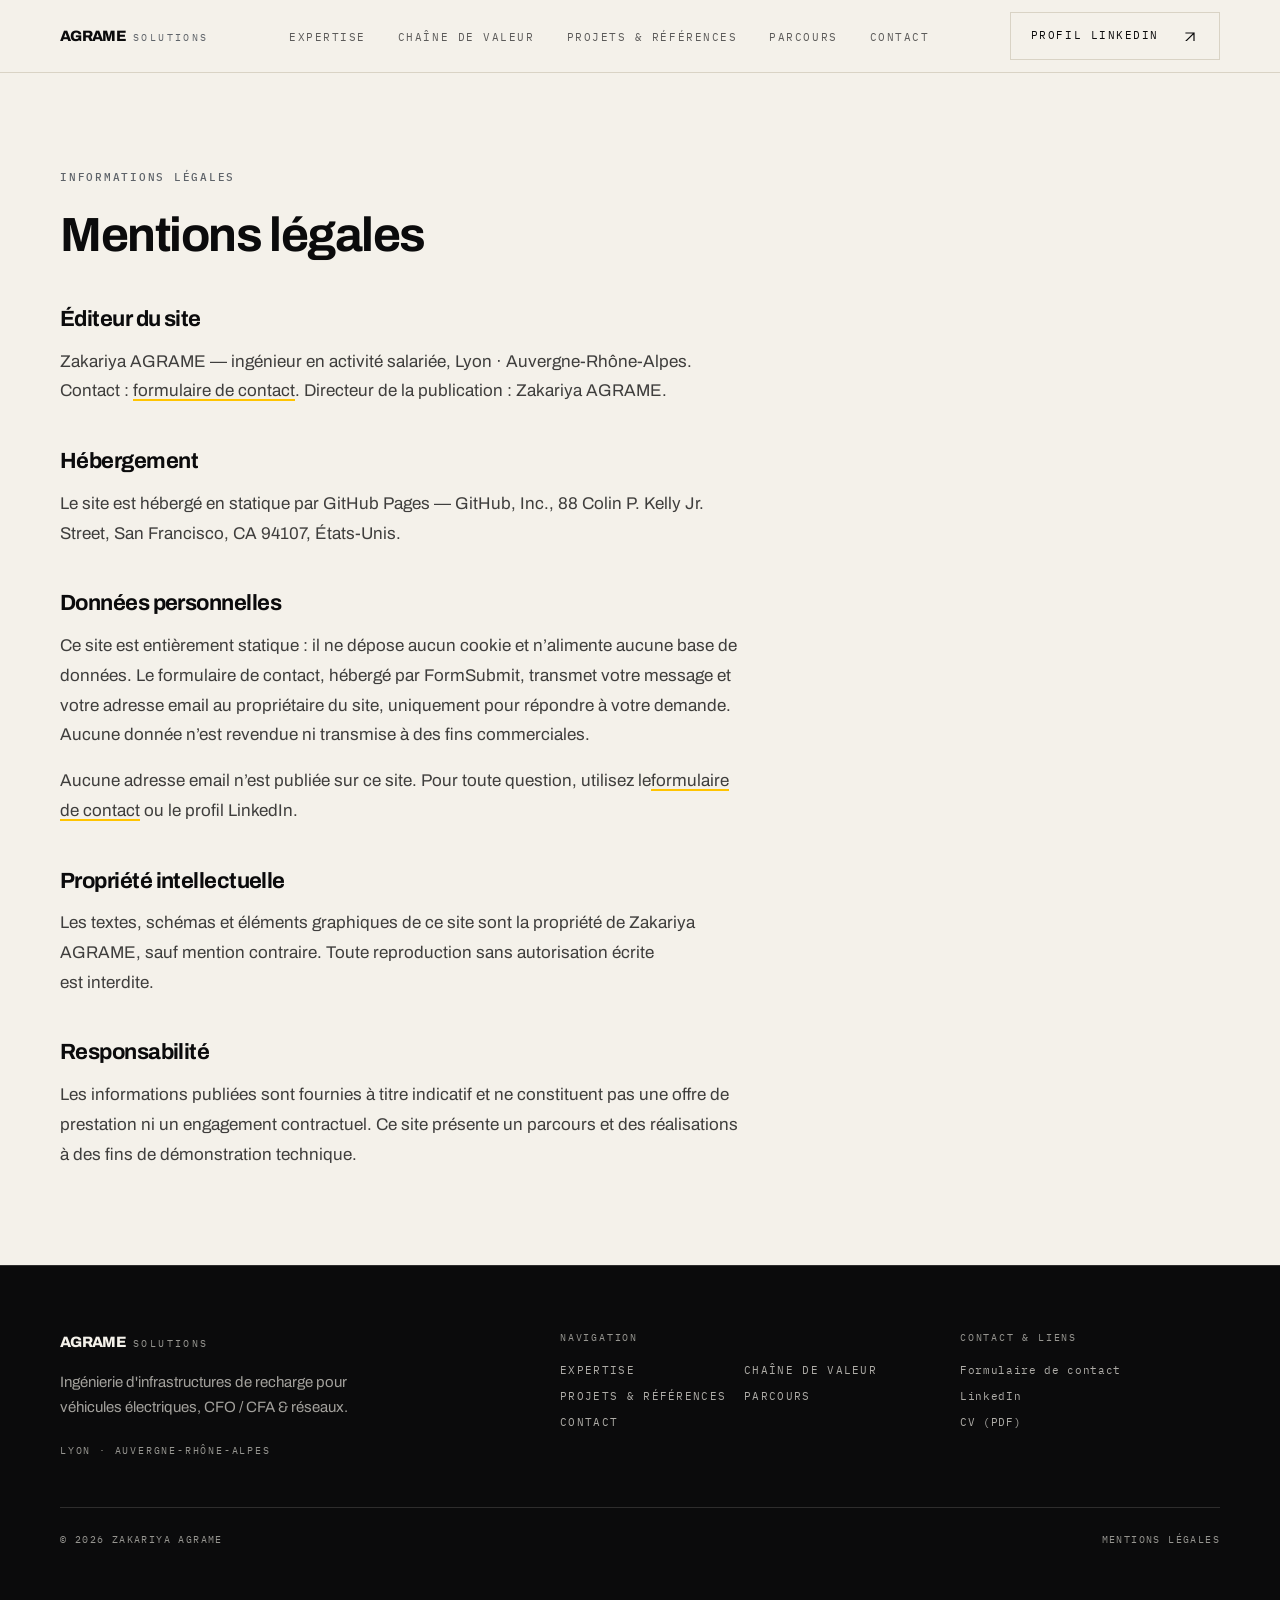
==== commit 633c5b75: "feat: use FormSubmit email link for private contact" ====
--- a/mentions-legales/index.html
+++ b/mentions-legales/index.html
@@ -1 +1 @@
-<!DOCTYPE html><html lang="fr"><head><meta charset="utf-8"><meta name="viewport" content="width=device-width, initial-scale=1"><title>Mentions légales — AGRAME Solutions</title><meta name="description" content="Éditeur, hébergement, données personnelles et propriété intellectuelle du site AGRAME Solutions."><link rel="canonical" href="https://agrame-solutions.github.io/mentions-legales/"><meta name="theme-color" content="#0B0B0C"><meta name="author" content="Zakariya AGRAME"><link rel="icon" href="/favicon.svg" type="image/svg+xml"><meta property="og:type" content="website"><meta property="og:locale" content="fr_FR"><meta property="og:site_name" content="AGRAME Solutions"><meta property="og:title" content="Mentions légales — AGRAME Solutions"><meta property="og:description" content="Éditeur, hébergement, données personnelles et propriété intellectuelle du site AGRAME Solutions."><meta property="og:url" content="https://agrame-solutions.github.io/mentions-legales/"><meta property="og:image" content="https://agrame-solutions.github.io/og-image.png"><meta property="og:image:width" content="1200"><meta property="og:image:height" content="630"><meta property="og:image:alt" content="AGRAME Solutions — Ingénieur d'études &amp; expert IRVE — CFO / CFA"><meta name="twitter:card" content="summary_large_image"><meta name="twitter:title" content="Mentions légales — AGRAME Solutions"><meta name="twitter:description" content="Éditeur, hébergement, données personnelles et propriété intellectuelle du site AGRAME Solutions."><meta name="twitter:image" content="https://agrame-solutions.github.io/og-image.png"><script type="application/ld+json">{"@context":"https://schema.org","@graph":[{"@type":"Person","@id":"https://agrame-solutions.github.io#person","name":"Zakariya AGRAME","jobTitle":"Ingénieur d'études & expert IRVE — CFO / CFA","url":"https://agrame-solutions.github.io/mentions-legales/","sameAs":["https://www.linkedin.com/in/zagrame"],"address":{"@type":"PostalAddress","addressLocality":"Lyon","addressRegion":"Auvergne-Rhône-Alpes","addressCountry":"FR"},"knowsAbout":["Infrastructures de recharge pour véhicules électriques","IRVE","Courants forts","Courants faibles","NF C 15-100","Postes HT/BT","Appels d’offres"],"alumniOf":[{"@type":"CollegeOrUniversity","name":"Université Jean Monnet — IUT de Roanne"},{"@type":"CollegeOrUniversity","name":"ENSAM Casablanca"}]},{"@type":"ProfessionalService","@id":"https://agrame-solutions.github.io#service","name":"AGRAME Solutions","description":"Éditeur, hébergement, données personnelles et propriété intellectuelle du site AGRAME Solutions.","url":"https://agrame-solutions.github.io/mentions-legales/","areaServed":{"@type":"AdministrativeArea","name":"Auvergne-Rhône-Alpes"},"founder":{"@id":"https://agrame-solutions.github.io#person"},"knowsLanguage":["fr","en"]}]}</script><script>document.documentElement.classList.add('js');</script><link rel="stylesheet" href="/_astro/Footer.BTSadzoe.css"></head><body><a class="skip-link" href="#contenu">Aller au contenu</a><header class="sticky top-0 z-50 border-b border-line bg-paper"><div class="container-page flex h-[72px] items-center justify-between gap-6"><a href="/" class="flex items-baseline gap-2" aria-label="AGRAME Solutions — accueil"><span class="text-[15px] font-extrabold tracking-[-0.045em]">AGRAME</span><span class="font-mono text-[10px] uppercase tracking-[0.24em] text-steel">Solutions</span></a><nav aria-label="Navigation principale" class="hidden lg:block"><ul class="flex items-center gap-8"><li><a href="#expertise" class="link-underline font-mono text-[11px] uppercase tracking-[0.14em] text-ink/65 transition-colors hover:text-ink">Expertise</a></li><li><a href="#chaine-de-valeur" class="link-underline font-mono text-[11px] uppercase tracking-[0.14em] text-ink/65 transition-colors hover:text-ink">Chaîne de valeur</a></li><li><a href="#realisations" class="link-underline font-mono text-[11px] uppercase tracking-[0.14em] text-ink/65 transition-colors hover:text-ink">Projets &amp; Références</a></li><li><a href="#parcours" class="link-underline font-mono text-[11px] uppercase tracking-[0.14em] text-ink/65 transition-colors hover:text-ink">Parcours</a></li><li><a href="#contact" class="link-underline font-mono text-[11px] uppercase tracking-[0.14em] text-ink/65 transition-colors hover:text-ink">Contact</a></li></ul></nav><div class="hidden lg:block"><a href="https://www.linkedin.com/in/zagrame" target="_blank" rel="noopener noreferrer" class="group inline-flex items-center justify-between gap-6 border px-5 py-3.5 font-mono text-[11px] uppercase tracking-[0.14em] transition-colors duration-200 border-line text-ink hover:border-ink hover:bg-ink hover:text-paper"><span>Profil LinkedIn</span><svg width="16" height="9" viewBox="0 0 16 9" fill="none" aria-hidden="true" class="shrink-0"><path d="M3 1h8v8M11 1L2 10" stroke="currentColor" stroke-width="1.2" stroke-linecap="square"></path></svg></a></div><button type="button" id="nav-toggle" class="flex h-11 w-11 flex-col items-center justify-center gap-[5px] border border-line lg:hidden" aria-expanded="false" aria-controls="nav-panel" aria-label="Ouvrir le menu"><span class="block h-px w-5 bg-ink"></span><span class="block h-px w-5 bg-ink"></span><span class="block h-px w-5 bg-ink"></span></button></div><div id="nav-panel" hidden class="border-t border-line bg-paper lg:hidden"><nav aria-label="Navigation mobile" class="container-page py-6"><ul class="flex flex-col"><li class="border-b border-line/70"><a href="#expertise" data-nav-link class="flex items-baseline gap-4 py-4 text-[1.375rem] font-semibold tracking-[-0.02em]"><span class="font-mono text-[10px] tracking-[0.18em] text-steel">01</span>Expertise</a></li><li class="border-b border-line/70"><a href="#chaine-de-valeur" data-nav-link class="flex items-baseline gap-4 py-4 text-[1.375rem] font-semibold tracking-[-0.02em]"><span class="font-mono text-[10px] tracking-[0.18em] text-steel">02</span>Chaîne de valeur</a></li><li class="border-b border-line/70"><a href="#realisations" data-nav-link class="flex items-baseline gap-4 py-4 text-[1.375rem] font-semibold tracking-[-0.02em]"><span class="font-mono text-[10px] tracking-[0.18em] text-steel">03</span>Projets &amp; Références</a></li><li class="border-b border-line/70"><a href="#parcours" data-nav-link class="flex items-baseline gap-4 py-4 text-[1.375rem] font-semibold tracking-[-0.02em]"><span class="font-mono text-[10px] tracking-[0.18em] text-steel">04</span>Parcours</a></li><li class="border-b border-line/70"><a href="#contact" data-nav-link class="flex items-baseline gap-4 py-4 text-[1.375rem] font-semibold tracking-[-0.02em]"><span class="font-mono text-[10px] tracking-[0.18em] text-steel">05</span>Contact</a></li></ul><div class="mt-6"><a href="https://www.linkedin.com/in/zagrame" target="_blank" rel="noopener noreferrer" class="group inline-flex items-center justify-between gap-6 border px-5 py-3.5 font-mono text-[11px] uppercase tracking-[0.14em] transition-colors duration-200 border-line text-ink hover:border-ink hover:bg-ink hover:text-paper w-full"><span>Profil LinkedIn</span><svg width="16" height="9" viewBox="0 0 16 9" fill="none" aria-hidden="true" class="shrink-0"><path d="M3 1h8v8M11 1L2 10" stroke="currentColor" stroke-width="1.2" stroke-linecap="square"></path></svg></a></div></nav></div></header><script type="module">var e=document.getElementById(`nav-toggle`),t=document.getElementById(`nav-panel`);if(e&&t){let n=n=>{e.setAttribute(`aria-expanded`,String(n)),e.setAttribute(`aria-label`,n?`Fermer le menu`:`Ouvrir le menu`),t.hidden=!n};e.addEventListener(`click`,()=>n(e.getAttribute(`aria-expanded`)!==`true`)),t.querySelectorAll(`[data-nav-link]`).forEach(e=>{e.addEventListener(`click`,()=>n(!1))}),document.addEventListener(`keydown`,e=>{e.key===`Escape`&&n(!1)})}</script><main id="contenu"><div class="container-page py-16 md:py-24"><p class="eyebrow">Informations légales</p><h1 class="mt-6 text-[clamp(2rem,4.5vw,3rem)]">Mentions légales</h1><div class="prose-agrame mt-12"><h2>Éditeur du site</h2><p>Zakariya AGRAME — ingénieur en activité salariée, Lyon · Auvergne-Rhône-Alpes. Contact : <a href="/#contact">formulaire de contact</a>. Directeur de la publication : Zakariya AGRAME.</p><h2>Hébergement</h2><p>Le site est hébergé en statique par GitHub Pages — GitHub, Inc., 88 Colin P. Kelly Jr. Street, San Francisco, CA 94107, États-Unis.</p><h2>Données personnelles</h2><p>Ce site est entièrement statique : il ne dépose aucun cookie et n’alimente aucune base de données. Le formulaire de contact transmet votre message et votre adresse email au propriétaire du site via le service FormSubmit, uniquement pour répondre à votre demande. Aucune donnée n’est revendue ni transmise à des fins commerciales.</p><p>Aucune adresse email n’est publiée sur ce site. Pour toute question, utilisez le<a href="/#contact">formulaire de contact</a> ou le profil LinkedIn.</p><h2>Propriété intellectuelle</h2><p>Les textes, schémas et éléments graphiques de ce site sont la propriété de Zakariya AGRAME, sauf mention contraire. Toute reproduction sans autorisation écrite est interdite.</p><h2>Responsabilité</h2><p>Les informations publiées sont fournies à titre indicatif et ne constituent pas une offre de prestation ni un engagement contractuel. Ce site présente un parcours et des réalisations à des fins de démonstration technique.</p></div></div></main><footer class="border-t border-paper/15 bg-ink text-paper"><div class="container-page py-14 md:py-16"><div class="grid gap-10 md:grid-cols-12"><div class="md:col-span-5"><p class="flex items-baseline gap-2"><span class="text-[15px] font-extrabold tracking-[-0.045em]">AGRAME</span><span class="font-mono text-[10px] uppercase tracking-[0.24em] text-paper/60">Solutions</span></p><p class="mt-4 max-w-xs text-[0.9375rem] leading-relaxed text-paper/65">Ingénierie d'infrastructures de recharge pour véhicules électriques, CFO / CFA & réseaux.</p><p class="mt-6 font-mono text-[10px] uppercase tracking-[0.18em] text-paper/60">Lyon · Auvergne-Rhône-Alpes</p></div><nav aria-label="Liens de pied de page" class="md:col-span-4"><p class="font-mono text-[10px] uppercase tracking-[0.18em] text-paper/60">Navigation</p><ul class="mt-4 grid grid-cols-2 gap-2 font-mono text-[11px] uppercase tracking-[0.12em]"><li><a class="link-underline text-paper/70 hover:text-paper" href="#expertise">Expertise</a></li><li><a class="link-underline text-paper/70 hover:text-paper" href="#chaine-de-valeur">Chaîne de valeur</a></li><li><a class="link-underline text-paper/70 hover:text-paper" href="#realisations">Projets & Références</a></li><li><a class="link-underline text-paper/70 hover:text-paper" href="#parcours">Parcours</a></li><li><a class="link-underline text-paper/70 hover:text-paper" href="#contact">Contact</a></li></ul></nav><div class="md:col-span-3"><p class="font-mono text-[10px] uppercase tracking-[0.18em] text-paper/60">Contact & Liens</p><ul class="mt-4 space-y-2 font-mono text-[11px] tracking-[0.06em]"><li><a class="link-underline text-paper/70 hover:text-paper" href="/#contact">Formulaire de contact</a></li><li><a class="link-underline text-paper/70 hover:text-paper" href="https://www.linkedin.com/in/zagrame" rel="noopener" target="_blank">LinkedIn</a></li><li><a class="link-underline text-paper/70 hover:text-paper" href="/cv-zakariya-agrame.pdf" download>CV (PDF)</a></li></ul></div></div><div class="mt-12 flex flex-col gap-3 border-t border-paper/15 pt-6 font-mono text-[10px] uppercase tracking-[0.14em] text-paper/60 md:flex-row md:items-center md:justify-between"><p>© 2026 Zakariya AGRAME</p><p><a class="link-underline hover:text-paper/70" href="/mentions-legales/">Mentions légales</a></p></div></div></footer><script type="module">var e=document.querySelectorAll(`[data-reveal]`);if(window.matchMedia(`(prefers-reduced-motion: reduce)`).matches||!(`IntersectionObserver`in window))e.forEach(e=>e.classList.add(`is-visible`));else{let t=new IntersectionObserver(e=>{for(let n of e)n.isIntersecting&&(n.target.classList.add(`is-visible`),t.unobserve(n.target))},{rootMargin:`0px 0px -8% 0px`,threshold:.05});e.forEach(e=>t.observe(e))}</script></body></html>+<!DOCTYPE html><html lang="fr"><head><meta charset="utf-8"><meta name="viewport" content="width=device-width, initial-scale=1"><title>Mentions légales — AGRAME Solutions</title><meta name="description" content="Éditeur, hébergement, données personnelles et propriété intellectuelle du site AGRAME Solutions."><link rel="canonical" href="https://agrame-solutions.github.io/mentions-legales/"><meta name="theme-color" content="#0B0B0C"><meta name="author" content="Zakariya AGRAME"><link rel="icon" href="/favicon.svg" type="image/svg+xml"><meta property="og:type" content="website"><meta property="og:locale" content="fr_FR"><meta property="og:site_name" content="AGRAME Solutions"><meta property="og:title" content="Mentions légales — AGRAME Solutions"><meta property="og:description" content="Éditeur, hébergement, données personnelles et propriété intellectuelle du site AGRAME Solutions."><meta property="og:url" content="https://agrame-solutions.github.io/mentions-legales/"><meta property="og:image" content="https://agrame-solutions.github.io/og-image.png"><meta property="og:image:width" content="1200"><meta property="og:image:height" content="630"><meta property="og:image:alt" content="AGRAME Solutions — Ingénieur d'études &amp; expert IRVE — CFO / CFA"><meta name="twitter:card" content="summary_large_image"><meta name="twitter:title" content="Mentions légales — AGRAME Solutions"><meta name="twitter:description" content="Éditeur, hébergement, données personnelles et propriété intellectuelle du site AGRAME Solutions."><meta name="twitter:image" content="https://agrame-solutions.github.io/og-image.png"><script type="application/ld+json">{"@context":"https://schema.org","@graph":[{"@type":"Person","@id":"https://agrame-solutions.github.io#person","name":"Zakariya AGRAME","jobTitle":"Ingénieur d'études & expert IRVE — CFO / CFA","url":"https://agrame-solutions.github.io/mentions-legales/","sameAs":["https://www.linkedin.com/in/zagrame"],"address":{"@type":"PostalAddress","addressLocality":"Lyon","addressRegion":"Auvergne-Rhône-Alpes","addressCountry":"FR"},"knowsAbout":["Infrastructures de recharge pour véhicules électriques","IRVE","Courants forts","Courants faibles","NF C 15-100","Postes HT/BT","Appels d’offres"],"alumniOf":[{"@type":"CollegeOrUniversity","name":"Université Jean Monnet — IUT de Roanne"},{"@type":"CollegeOrUniversity","name":"ENSAM Casablanca"}]},{"@type":"ProfessionalService","@id":"https://agrame-solutions.github.io#service","name":"AGRAME Solutions","description":"Éditeur, hébergement, données personnelles et propriété intellectuelle du site AGRAME Solutions.","url":"https://agrame-solutions.github.io/mentions-legales/","areaServed":{"@type":"AdministrativeArea","name":"Auvergne-Rhône-Alpes"},"founder":{"@id":"https://agrame-solutions.github.io#person"},"knowsLanguage":["fr","en"]}]}</script><script>document.documentElement.classList.add('js');</script><link rel="stylesheet" href="/_astro/Footer.m2gCH-0L.css"></head><body><a class="skip-link" href="#contenu">Aller au contenu</a><header class="sticky top-0 z-50 border-b border-line bg-paper"><div class="container-page flex h-[72px] items-center justify-between gap-6"><a href="/" class="flex items-baseline gap-2" aria-label="AGRAME Solutions — accueil"><span class="text-[15px] font-extrabold tracking-[-0.045em]">AGRAME</span><span class="font-mono text-[10px] uppercase tracking-[0.24em] text-steel">Solutions</span></a><nav aria-label="Navigation principale" class="hidden lg:block"><ul class="flex items-center gap-8"><li><a href="#expertise" class="link-underline font-mono text-[11px] uppercase tracking-[0.14em] text-ink/65 transition-colors hover:text-ink">Expertise</a></li><li><a href="#chaine-de-valeur" class="link-underline font-mono text-[11px] uppercase tracking-[0.14em] text-ink/65 transition-colors hover:text-ink">Chaîne de valeur</a></li><li><a href="#realisations" class="link-underline font-mono text-[11px] uppercase tracking-[0.14em] text-ink/65 transition-colors hover:text-ink">Projets &amp; Références</a></li><li><a href="#parcours" class="link-underline font-mono text-[11px] uppercase tracking-[0.14em] text-ink/65 transition-colors hover:text-ink">Parcours</a></li><li><a href="#contact" class="link-underline font-mono text-[11px] uppercase tracking-[0.14em] text-ink/65 transition-colors hover:text-ink">Contact</a></li></ul></nav><div class="hidden lg:block"><a href="https://www.linkedin.com/in/zagrame" target="_blank" rel="noopener noreferrer" class="group inline-flex items-center justify-between gap-6 border px-5 py-3.5 font-mono text-[11px] uppercase tracking-[0.14em] transition-colors duration-200 border-line text-ink hover:border-ink hover:bg-ink hover:text-paper"><span>Profil LinkedIn</span><svg width="16" height="9" viewBox="0 0 16 9" fill="none" aria-hidden="true" class="shrink-0"><path d="M3 1h8v8M11 1L2 10" stroke="currentColor" stroke-width="1.2" stroke-linecap="square"></path></svg></a></div><button type="button" id="nav-toggle" class="flex h-11 w-11 flex-col items-center justify-center gap-[5px] border border-line lg:hidden" aria-expanded="false" aria-controls="nav-panel" aria-label="Ouvrir le menu"><span class="block h-px w-5 bg-ink"></span><span class="block h-px w-5 bg-ink"></span><span class="block h-px w-5 bg-ink"></span></button></div><div id="nav-panel" hidden class="border-t border-line bg-paper lg:hidden"><nav aria-label="Navigation mobile" class="container-page py-6"><ul class="flex flex-col"><li class="border-b border-line/70"><a href="#expertise" data-nav-link class="flex items-baseline gap-4 py-4 text-[1.375rem] font-semibold tracking-[-0.02em]"><span class="font-mono text-[10px] tracking-[0.18em] text-steel">01</span>Expertise</a></li><li class="border-b border-line/70"><a href="#chaine-de-valeur" data-nav-link class="flex items-baseline gap-4 py-4 text-[1.375rem] font-semibold tracking-[-0.02em]"><span class="font-mono text-[10px] tracking-[0.18em] text-steel">02</span>Chaîne de valeur</a></li><li class="border-b border-line/70"><a href="#realisations" data-nav-link class="flex items-baseline gap-4 py-4 text-[1.375rem] font-semibold tracking-[-0.02em]"><span class="font-mono text-[10px] tracking-[0.18em] text-steel">03</span>Projets &amp; Références</a></li><li class="border-b border-line/70"><a href="#parcours" data-nav-link class="flex items-baseline gap-4 py-4 text-[1.375rem] font-semibold tracking-[-0.02em]"><span class="font-mono text-[10px] tracking-[0.18em] text-steel">04</span>Parcours</a></li><li class="border-b border-line/70"><a href="#contact" data-nav-link class="flex items-baseline gap-4 py-4 text-[1.375rem] font-semibold tracking-[-0.02em]"><span class="font-mono text-[10px] tracking-[0.18em] text-steel">05</span>Contact</a></li></ul><div class="mt-6"><a href="https://www.linkedin.com/in/zagrame" target="_blank" rel="noopener noreferrer" class="group inline-flex items-center justify-between gap-6 border px-5 py-3.5 font-mono text-[11px] uppercase tracking-[0.14em] transition-colors duration-200 border-line text-ink hover:border-ink hover:bg-ink hover:text-paper w-full"><span>Profil LinkedIn</span><svg width="16" height="9" viewBox="0 0 16 9" fill="none" aria-hidden="true" class="shrink-0"><path d="M3 1h8v8M11 1L2 10" stroke="currentColor" stroke-width="1.2" stroke-linecap="square"></path></svg></a></div></nav></div></header><script type="module">var e=document.getElementById(`nav-toggle`),t=document.getElementById(`nav-panel`);if(e&&t){let n=n=>{e.setAttribute(`aria-expanded`,String(n)),e.setAttribute(`aria-label`,n?`Fermer le menu`:`Ouvrir le menu`),t.hidden=!n};e.addEventListener(`click`,()=>n(e.getAttribute(`aria-expanded`)!==`true`)),t.querySelectorAll(`[data-nav-link]`).forEach(e=>{e.addEventListener(`click`,()=>n(!1))}),document.addEventListener(`keydown`,e=>{e.key===`Escape`&&n(!1)})}</script><main id="contenu"><div class="container-page py-16 md:py-24"><p class="eyebrow">Informations légales</p><h1 class="mt-6 text-[clamp(2rem,4.5vw,3rem)]">Mentions légales</h1><div class="prose-agrame mt-12"><h2>Éditeur du site</h2><p>Zakariya AGRAME — ingénieur en activité salariée, Lyon · Auvergne-Rhône-Alpes. Contact : <a href="/#contact">formulaire de contact</a>. Directeur de la publication : Zakariya AGRAME.</p><h2>Hébergement</h2><p>Le site est hébergé en statique par GitHub Pages — GitHub, Inc., 88 Colin P. Kelly Jr. Street, San Francisco, CA 94107, États-Unis.</p><h2>Données personnelles</h2><p>Ce site est entièrement statique : il ne dépose aucun cookie et n’alimente aucune base de données. Le formulaire de contact, hébergé par FormSubmit, transmet votre message et votre adresse email au propriétaire du site, uniquement pour répondre à votre demande. Aucune donnée n’est revendue ni transmise à des fins commerciales.</p><p>Aucune adresse email n’est publiée sur ce site. Pour toute question, utilisez le<a href="/#contact">formulaire de contact</a> ou le profil LinkedIn.</p><h2>Propriété intellectuelle</h2><p>Les textes, schémas et éléments graphiques de ce site sont la propriété de Zakariya AGRAME, sauf mention contraire. Toute reproduction sans autorisation écrite est interdite.</p><h2>Responsabilité</h2><p>Les informations publiées sont fournies à titre indicatif et ne constituent pas une offre de prestation ni un engagement contractuel. Ce site présente un parcours et des réalisations à des fins de démonstration technique.</p></div></div></main><footer class="border-t border-paper/15 bg-ink text-paper"><div class="container-page py-14 md:py-16"><div class="grid gap-10 md:grid-cols-12"><div class="md:col-span-5"><p class="flex items-baseline gap-2"><span class="text-[15px] font-extrabold tracking-[-0.045em]">AGRAME</span><span class="font-mono text-[10px] uppercase tracking-[0.24em] text-paper/60">Solutions</span></p><p class="mt-4 max-w-xs text-[0.9375rem] leading-relaxed text-paper/65">Ingénierie d'infrastructures de recharge pour véhicules électriques, CFO / CFA & réseaux.</p><p class="mt-6 font-mono text-[10px] uppercase tracking-[0.18em] text-paper/60">Lyon · Auvergne-Rhône-Alpes</p></div><nav aria-label="Liens de pied de page" class="md:col-span-4"><p class="font-mono text-[10px] uppercase tracking-[0.18em] text-paper/60">Navigation</p><ul class="mt-4 grid grid-cols-2 gap-2 font-mono text-[11px] uppercase tracking-[0.12em]"><li><a class="link-underline text-paper/70 hover:text-paper" href="#expertise">Expertise</a></li><li><a class="link-underline text-paper/70 hover:text-paper" href="#chaine-de-valeur">Chaîne de valeur</a></li><li><a class="link-underline text-paper/70 hover:text-paper" href="#realisations">Projets & Références</a></li><li><a class="link-underline text-paper/70 hover:text-paper" href="#parcours">Parcours</a></li><li><a class="link-underline text-paper/70 hover:text-paper" href="#contact">Contact</a></li></ul></nav><div class="md:col-span-3"><p class="font-mono text-[10px] uppercase tracking-[0.18em] text-paper/60">Contact & Liens</p><ul class="mt-4 space-y-2 font-mono text-[11px] tracking-[0.06em]"><li><a class="link-underline text-paper/70 hover:text-paper" href="/#contact">Formulaire de contact</a></li><li><a class="link-underline text-paper/70 hover:text-paper" href="https://www.linkedin.com/in/zagrame" rel="noopener" target="_blank">LinkedIn</a></li><li><a class="link-underline text-paper/70 hover:text-paper" href="/cv-zakariya-agrame.pdf" download>CV (PDF)</a></li></ul></div></div><div class="mt-12 flex flex-col gap-3 border-t border-paper/15 pt-6 font-mono text-[10px] uppercase tracking-[0.14em] text-paper/60 md:flex-row md:items-center md:justify-between"><p>© 2026 Zakariya AGRAME</p><p><a class="link-underline hover:text-paper/70" href="/mentions-legales/">Mentions légales</a></p></div></div></footer><script type="module">var e=document.querySelectorAll(`[data-reveal]`);if(window.matchMedia(`(prefers-reduced-motion: reduce)`).matches||!(`IntersectionObserver`in window))e.forEach(e=>e.classList.add(`is-visible`));else{let t=new IntersectionObserver(e=>{for(let n of e)n.isIntersecting&&(n.target.classList.add(`is-visible`),t.unobserve(n.target))},{rootMargin:`0px 0px -8% 0px`,threshold:.05});e.forEach(e=>t.observe(e))}</script></body></html>
--- a/_astro/Footer.m2gCH-0L.css
+++ b/_astro/Footer.m2gCH-0L.css
@@ -0,0 +1,2 @@
+/*! tailwindcss v4.3.5 | MIT License | https://tailwindcss.com */
+@layer properties{@supports (((-webkit-hyphens:none)) and (not (margin-trim:block))) or ((-moz-orient:inline) and (not (color:rgb(from red r g b)))){*,:before,:after,::backdrop{--tw-rotate-x:initial;--tw-rotate-y:initial;--tw-rotate-z:initial;--tw-skew-x:initial;--tw-skew-y:initial;--tw-space-y-reverse:0;--tw-border-style:solid;--tw-leading:initial;--tw-font-weight:initial;--tw-tracking:initial;--tw-shadow:0 0 #0000;--tw-shadow-color:initial;--tw-shadow-alpha:100%;--tw-inset-shadow:0 0 #0000;--tw-inset-shadow-color:initial;--tw-inset-shadow-alpha:100%;--tw-ring-color:initial;--tw-ring-shadow:0 0 #0000;--tw-inset-ring-color:initial;--tw-inset-ring-shadow:0 0 #0000;--tw-ring-inset:initial;--tw-ring-offset-width:0px;--tw-ring-offset-color:#fff;--tw-ring-offset-shadow:0 0 #0000;--tw-blur:initial;--tw-brightness:initial;--tw-contrast:initial;--tw-grayscale:initial;--tw-hue-rotate:initial;--tw-invert:initial;--tw-opacity:initial;--tw-saturate:initial;--tw-sepia:initial;--tw-drop-shadow:initial;--tw-drop-shadow-color:initial;--tw-drop-shadow-alpha:100%;--tw-drop-shadow-size:initial;--tw-backdrop-blur:initial;--tw-backdrop-brightness:initial;--tw-backdrop-contrast:initial;--tw-backdrop-grayscale:initial;--tw-backdrop-hue-rotate:initial;--tw-backdrop-invert:initial;--tw-backdrop-opacity:initial;--tw-backdrop-saturate:initial;--tw-backdrop-sepia:initial;--tw-duration:initial;--tw-ease:initial}}}@layer theme{:root,:host{--font-sans:-apple-system, BlinkMacSystemFont, "Segoe UI", Roboto, "Helvetica Neue", "Noto Sans", Arial, sans-serif, "Apple Color Emoji", "Segoe UI Emoji", "Segoe UI Symbol", "Noto Color Emoji";--font-mono:"IBM Plex Mono", ui-monospace, SFMono-Regular, Menlo, monospace;--spacing:.25rem;--container-xs:20rem;--container-md:28rem;--container-xl:36rem;--container-2xl:42rem;--container-3xl:48rem;--container-4xl:56rem;--font-weight-medium:500;--font-weight-semibold:600;--font-weight-bold:700;--font-weight-extrabold:800;--leading-tight:1.25;--leading-snug:1.375;--leading-relaxed:1.625;--radius-2xl:1rem;--radius-3xl:1.5rem;--ease-out:cubic-bezier(0, 0, .2, 1);--default-transition-duration:.15s;--default-transition-timing-function:cubic-bezier(.4, 0, .2, 1);--default-font-family:var(--font-sans);--default-mono-font-family:var(--font-mono);--color-ink:#0b0b0c;--color-paper:#f4f1ea;--color-surface:#fbf9f4;--color-yellow:#ffc400;--color-yellow-ink:#7a5b00;--color-steel:#5e6369;--color-line:#d9d3c5;--font-display:"Archivo Variable", "Archivo", ui-sans-serif, system-ui, sans-serif}}@layer base{*,:after,:before,::backdrop{box-sizing:border-box;border:0 solid;margin:0;padding:0}::file-selector-button{box-sizing:border-box;border:0 solid;margin:0;padding:0}html,:host{-webkit-text-size-adjust:100%;tab-size:4;line-height:1.5;font-family:var(--default-font-family,-apple-system, BlinkMacSystemFont, "Segoe UI", Roboto, "Helvetica Neue", "Noto Sans", Arial, sans-serif, "Apple Color Emoji", "Segoe UI Emoji", "Segoe UI Symbol", "Noto Color Emoji");font-feature-settings:var(--default-font-feature-settings,normal);font-variation-settings:var(--default-font-variation-settings,normal);-webkit-tap-highlight-color:transparent}hr{height:0;color:inherit;border-top-width:1px}abbr:where([title]){text-decoration:underline dotted}h1,h2,h3,h4,h5,h6{font-size:inherit;font-weight:inherit}a{color:inherit;-webkit-text-decoration:inherit;-webkit-text-decoration:inherit;-webkit-text-decoration:inherit;text-decoration:inherit}b,strong{font-weight:bolder}code,kbd,samp,pre{font-family:var(--default-mono-font-family,ui-monospace, SFMono-Regular, Menlo, Monaco, Consolas, "Liberation Mono", "Courier New", monospace);font-feature-settings:var(--default-mono-font-feature-settings,normal);font-variation-settings:var(--default-mono-font-variation-settings,normal);font-size:1em}small{font-size:80%}sub,sup{vertical-align:baseline;font-size:75%;line-height:0;position:relative}sub{bottom:-.25em}sup{top:-.5em}table{text-indent:0;border-color:inherit;border-collapse:collapse}:-moz-focusring:where(:not(iframe)){outline:auto}progress{vertical-align:baseline}summary{display:list-item}ol,ul,menu{list-style:none}img,svg,video,canvas,audio,iframe,embed,object{vertical-align:middle;display:block}img,video{max-width:100%;height:auto}button,input,select,optgroup,textarea{font:inherit;font-feature-settings:inherit;font-variation-settings:inherit;letter-spacing:inherit;color:inherit;opacity:1;background-color:#0000;border-radius:0}::file-selector-button{font:inherit;font-feature-settings:inherit;font-variation-settings:inherit;letter-spacing:inherit;color:inherit;opacity:1;background-color:#0000;border-radius:0}:where(select:is([multiple],[size])) optgroup{font-weight:bolder}:where(select:is([multiple],[size])) optgroup option{padding-inline-start:20px}::file-selector-button{margin-inline-end:4px}::placeholder{opacity:1}@supports (not ((-webkit-appearance:-apple-pay-button))) or (contain-intrinsic-size:1px){::placeholder{color:currentColor}@supports (color:color-mix(in lab, red, red)){::placeholder{color:color-mix(in oklab, currentcolor 50%, transparent)}}}textarea{resize:vertical}::-webkit-search-decoration{-webkit-appearance:none}::-webkit-date-and-time-value{min-height:1lh;text-align:inherit}::-webkit-datetime-edit{display:inline-flex}::-webkit-datetime-edit-fields-wrapper{padding:0}::-webkit-datetime-edit{padding-block:0}::-webkit-datetime-edit-year-field{padding-block:0}::-webkit-datetime-edit-month-field{padding-block:0}::-webkit-datetime-edit-day-field{padding-block:0}::-webkit-datetime-edit-hour-field{padding-block:0}::-webkit-datetime-edit-minute-field{padding-block:0}::-webkit-datetime-edit-second-field{padding-block:0}::-webkit-datetime-edit-millisecond-field{padding-block:0}::-webkit-datetime-edit-meridiem-field{padding-block:0}::-webkit-calendar-picker-indicator{line-height:1}:-moz-ui-invalid{box-shadow:none}button,input:where([type=button],[type=reset],[type=submit]){appearance:button}::file-selector-button{appearance:button}::-webkit-inner-spin-button{height:auto}::-webkit-outer-spin-button{height:auto}[hidden]:where(:not([hidden=until-found])){display:none!important}html{-webkit-text-size-adjust:100%;scroll-padding-top:96px}html.js{scroll-behavior:smooth}body{background-color:var(--color-paper);color:var(--color-ink);font-family:var(--font-display);font-synthesis-weight:none;-webkit-font-smoothing:antialiased;margin:0;font-size:1.0625rem;line-height:1.6}h1,h2,h3,h4{letter-spacing:-.03em;text-wrap:balance;margin:0;font-weight:700;line-height:1.03}p{text-wrap:pretty;margin:0}a{color:inherit;text-decoration:none}img,svg{max-width:100%;display:block}ul,ol{margin:0;padding:0;list-style:none}::selection{background:var(--color-yellow);color:var(--color-ink)}:focus-visible{outline:2px solid var(--color-yellow);outline-offset:3px;border-radius:1px}@media (prefers-reduced-motion:reduce){html.js{scroll-behavior:auto}*,:before,:after{transition-duration:.01ms!important;animation-duration:.01ms!important;animation-iteration-count:1!important}}}@layer components{.container-page{width:100%;max-width:1240px;margin-inline:auto;padding-inline:24px}@media (width>=1024px){.container-page{padding-inline:40px}}.eyebrow{font-family:var(--font-mono);letter-spacing:.16em;text-transform:uppercase;color:var(--color-steel);font-size:.6875rem;font-weight:500}.mono{font-family:var(--font-mono);letter-spacing:.02em;font-size:.8125rem}.skip-link{z-index:100;background:var(--color-ink);color:var(--color-paper);font-family:var(--font-mono);text-transform:uppercase;letter-spacing:.12em;padding:12px 20px;font-size:.75rem;position:absolute;top:0;left:-9999px}.skip-link:focus{top:16px;left:16px}.link-underline{display:inline-block;position:relative}.link-underline:after{content:"";background:var(--color-yellow);transform-origin:0;height:2px;transition:transform .18s cubic-bezier(.2,.7,.2,1);position:absolute;bottom:-3px;left:0;right:0;transform:scaleX(0)}.link-underline:hover:after,.link-underline:focus-visible:after{transform:scaleX(1)}.tech-grid{background-image:linear-gradient(90deg,#ffffff0e 1px,#0000 1px),linear-gradient(#ffffff0e 1px,#0000 1px);background-size:24px 24px}.tech-grid-light{background-image:linear-gradient(90deg,#0b0b0c0b 1px,#0000 1px),linear-gradient(#0b0b0c0b 1px,#0000 1px);background-size:24px 24px}}@layer utilities{.visible{visibility:visible}.sr-only{clip-path:inset(50%);white-space:nowrap;border-width:0;width:1px;height:1px;margin:-1px;padding:0;position:absolute;overflow:hidden}.absolute{position:absolute}.relative{position:relative}.static{position:static}.sticky{position:sticky}.inset-y-0{inset-block:0}.top-0{top:0}.top-2{top:calc(var(--spacing) * 2)}.top-6{top:calc(var(--spacing) * 6)}.top-\[0\.6rem\]{top:.6rem}.right-4{right:calc(var(--spacing) * 4)}.bottom-6{bottom:calc(var(--spacing) * 6)}.-left-\[3px\]{left:-3px}.left-0{left:0}.left-4{left:calc(var(--spacing) * 4)}.z-50{z-index:50}.container{width:100%}@media (width>=40rem){.container{max-width:40rem}}@media (width>=48rem){.container{max-width:48rem}}@media (width>=64rem){.container{max-width:64rem}}@media (width>=80rem){.container{max-width:80rem}}@media (width>=96rem){.container{max-width:96rem}}.mt-0\.5{margin-top:calc(var(--spacing) * .5)}.mt-1{margin-top:var(--spacing)}.mt-1\.5{margin-top:calc(var(--spacing) * 1.5)}.mt-2{margin-top:calc(var(--spacing) * 2)}.mt-3{margin-top:calc(var(--spacing) * 3)}.mt-4{margin-top:calc(var(--spacing) * 4)}.mt-5{margin-top:calc(var(--spacing) * 5)}.mt-6{margin-top:calc(var(--spacing) * 6)}.mt-7{margin-top:calc(var(--spacing) * 7)}.mt-8{margin-top:calc(var(--spacing) * 8)}.mt-9{margin-top:calc(var(--spacing) * 9)}.mt-10{margin-top:calc(var(--spacing) * 10)}.mt-12{margin-top:calc(var(--spacing) * 12)}.mt-14{margin-top:calc(var(--spacing) * 14)}.mt-16{margin-top:calc(var(--spacing) * 16)}.mt-\[0\.45em\]{margin-top:.45em}.mt-auto{margin-top:auto}.mb-4{margin-bottom:calc(var(--spacing) * 4)}.block{display:block}.contents{display:contents}.flex{display:flex}.grid{display:grid}.hidden{display:none}.inline{display:inline}.inline-block{display:inline-block}.inline-flex{display:inline-flex}.h-1{height:var(--spacing)}.h-1\.5{height:calc(var(--spacing) * 1.5)}.h-3{height:calc(var(--spacing) * 3)}.h-11{height:calc(var(--spacing) * 11)}.h-\[5px\]{height:5px}.h-\[72px\]{height:72px}.h-auto{height:auto}.h-full{height:100%}.h-px{height:1px}.w-0{width:0}.w-1{width:var(--spacing)}.w-1\.5{width:calc(var(--spacing) * 1.5)}.w-3{width:calc(var(--spacing) * 3)}.w-5{width:calc(var(--spacing) * 5)}.w-11{width:calc(var(--spacing) * 11)}.w-14{width:calc(var(--spacing) * 14)}.w-\[5px\]{width:5px}.w-full{width:100%}.max-w-2xl{max-width:var(--container-2xl)}.max-w-3xl{max-width:var(--container-3xl)}.max-w-4xl{max-width:var(--container-4xl)}.max-w-\[18ch\]{max-width:18ch}.max-w-\[50ch\]{max-width:50ch}.max-w-md{max-width:var(--container-md)}.max-w-prose{max-width:65ch}.max-w-xl{max-width:var(--container-xl)}.max-w-xs{max-width:var(--container-xs)}.flex-1{flex:1}.shrink-0{flex-shrink:0}.transform{transform:var(--tw-rotate-x, ) var(--tw-rotate-y, ) var(--tw-rotate-z, ) var(--tw-skew-x, ) var(--tw-skew-y, )}.grid-cols-1{grid-template-columns:repeat(1,minmax(0,1fr))}.grid-cols-2{grid-template-columns:repeat(2,minmax(0,1fr))}.grid-cols-3{grid-template-columns:repeat(3,minmax(0,1fr))}.flex-col{flex-direction:column}.flex-wrap{flex-wrap:wrap}.items-baseline{align-items:baseline}.items-center{align-items:center}.items-start{align-items:flex-start}.justify-between{justify-content:space-between}.justify-center{justify-content:center}.gap-2{gap:calc(var(--spacing) * 2)}.gap-2\.5{gap:calc(var(--spacing) * 2.5)}.gap-3{gap:calc(var(--spacing) * 3)}.gap-4{gap:calc(var(--spacing) * 4)}.gap-6{gap:calc(var(--spacing) * 6)}.gap-8{gap:calc(var(--spacing) * 8)}.gap-10{gap:calc(var(--spacing) * 10)}.gap-12{gap:calc(var(--spacing) * 12)}.gap-14{gap:calc(var(--spacing) * 14)}.gap-\[5px\]{gap:5px}.gap-px{gap:1px}:where(.space-y-1\.5>:not(:last-child)){--tw-space-y-reverse:0;margin-block-start:calc(calc(var(--spacing) * 1.5) * var(--tw-space-y-reverse));margin-block-end:calc(calc(var(--spacing) * 1.5) * calc(1 - var(--tw-space-y-reverse)))}:where(.space-y-2>:not(:last-child)){--tw-space-y-reverse:0;margin-block-start:calc(calc(var(--spacing) * 2) * var(--tw-space-y-reverse));margin-block-end:calc(calc(var(--spacing) * 2) * calc(1 - var(--tw-space-y-reverse)))}:where(.space-y-3>:not(:last-child)){--tw-space-y-reverse:0;margin-block-start:calc(calc(var(--spacing) * 3) * var(--tw-space-y-reverse));margin-block-end:calc(calc(var(--spacing) * 3) * calc(1 - var(--tw-space-y-reverse)))}.gap-x-3{column-gap:calc(var(--spacing) * 3)}.gap-x-8{column-gap:calc(var(--spacing) * 8)}.gap-y-0{row-gap:0}.gap-y-2{row-gap:calc(var(--spacing) * 2)}.gap-y-10{row-gap:calc(var(--spacing) * 10)}.rounded-2xl{border-radius:var(--radius-2xl)}.rounded-3xl{border-radius:var(--radius-3xl)}.rounded-full{border-radius:2147483647px}.border{border-style:var(--tw-border-style);border-width:1px}.border-y{border-block-style:var(--tw-border-style);border-block-width:1px}.border-t{border-top-style:var(--tw-border-style);border-top-width:1px}.border-r{border-right-style:var(--tw-border-style);border-right-width:1px}.border-b{border-bottom-style:var(--tw-border-style);border-bottom-width:1px}.border-l{border-left-style:var(--tw-border-style);border-left-width:1px}.border-l-2{border-left-style:var(--tw-border-style);border-left-width:2px}.border-ink{border-color:var(--color-ink)}.border-line{border-color:var(--color-line)}.border-line\/60{border-color:#d9d3c599}@supports (color:color-mix(in lab, red, red)){.border-line\/60{border-color:color-mix(in oklab, var(--color-line) 60%, transparent)}}.border-line\/70{border-color:#d9d3c5b3}@supports (color:color-mix(in lab, red, red)){.border-line\/70{border-color:color-mix(in oklab, var(--color-line) 70%, transparent)}}.border-paper\/15{border-color:#f4f1ea26}@supports (color:color-mix(in lab, red, red)){.border-paper\/15{border-color:color-mix(in oklab, var(--color-paper) 15%, transparent)}}.border-paper\/25{border-color:#f4f1ea40}@supports (color:color-mix(in lab, red, red)){.border-paper\/25{border-color:color-mix(in oklab, var(--color-paper) 25%, transparent)}}.border-yellow{border-color:var(--color-yellow)}.bg-ink{background-color:var(--color-ink)}.bg-line{background-color:var(--color-line)}.bg-paper{background-color:var(--color-paper)}.bg-paper\/15{background-color:#f4f1ea26}@supports (color:color-mix(in lab, red, red)){.bg-paper\/15{background-color:color-mix(in oklab, var(--color-paper) 15%, transparent)}}.bg-paper\/20{background-color:#f4f1ea33}@supports (color:color-mix(in lab, red, red)){.bg-paper\/20{background-color:color-mix(in oklab, var(--color-paper) 20%, transparent)}}.bg-surface{background-color:var(--color-surface)}.bg-yellow{background-color:var(--color-yellow)}.bg-yellow-ink{background-color:var(--color-yellow-ink)}.box-decoration-clone{-webkit-box-decoration-break:clone;box-decoration-break:clone}.p-6{padding:calc(var(--spacing) * 6)}.px-2{padding-inline:calc(var(--spacing) * 2)}.px-2\.5{padding-inline:calc(var(--spacing) * 2.5)}.px-4{padding-inline:calc(var(--spacing) * 4)}.px-5{padding-inline:calc(var(--spacing) * 5)}.py-1{padding-block:var(--spacing)}.py-2{padding-block:calc(var(--spacing) * 2)}.py-3\.5{padding-block:calc(var(--spacing) * 3.5)}.py-4{padding-block:calc(var(--spacing) * 4)}.py-6{padding-block:calc(var(--spacing) * 6)}.py-9{padding-block:calc(var(--spacing) * 9)}.py-10{padding-block:calc(var(--spacing) * 10)}.py-12{padding-block:calc(var(--spacing) * 12)}.py-14{padding-block:calc(var(--spacing) * 14)}.py-16{padding-block:calc(var(--spacing) * 16)}.py-20{padding-block:calc(var(--spacing) * 20)}.pt-3{padding-top:calc(var(--spacing) * 3)}.pt-4{padding-top:calc(var(--spacing) * 4)}.pt-6{padding-top:calc(var(--spacing) * 6)}.pt-7{padding-top:calc(var(--spacing) * 7)}.pt-8{padding-top:calc(var(--spacing) * 8)}.pb-3{padding-bottom:calc(var(--spacing) * 3)}.pb-6{padding-bottom:calc(var(--spacing) * 6)}.pb-8{padding-bottom:calc(var(--spacing) * 8)}.pl-0{padding-left:0}.pl-6{padding-left:calc(var(--spacing) * 6)}.text-right{text-align:right}.font-mono{font-family:var(--font-mono)}.text-\[0\.75rem\]{font-size:.75rem}.text-\[0\.875rem\]{font-size:.875rem}.text-\[0\.8125rem\]{font-size:.8125rem}.text-\[0\.9375rem\]{font-size:.9375rem}.text-\[1\.25rem\]{font-size:1.25rem}.text-\[1\.125rem\]{font-size:1.125rem}.text-\[1\.375rem\]{font-size:1.375rem}.text-\[1\.0625rem\]{font-size:1.0625rem}.text-\[1rem\]{font-size:1rem}.text-\[9px\]{font-size:9px}.text-\[10px\]{font-size:10px}.text-\[11px\]{font-size:11px}.text-\[15px\]{font-size:15px}.text-\[clamp\(1\.75rem\,3\.6vw\,2\.75rem\)\]{font-size:clamp(1.75rem,3.6vw,2.75rem)}.text-\[clamp\(2\.25rem\,5\.2vw\,3\.5rem\)\]{font-size:clamp(2.25rem,5.2vw,3.5rem)}.text-\[clamp\(2\.25rem\,5\.5vw\,4rem\)\]{font-size:clamp(2.25rem,5.5vw,4rem)}.text-\[clamp\(2rem\,4\.5vw\,3rem\)\]{font-size:clamp(2rem,4.5vw,3rem)}.text-\[clamp\(2rem\,4\.6vw\,3\.25rem\)\]{font-size:clamp(2rem,4.6vw,3.25rem)}.leading-\[0\.98\]{--tw-leading:.98;line-height:.98}.leading-none{--tw-leading:1;line-height:1}.leading-relaxed{--tw-leading:var(--leading-relaxed);line-height:var(--leading-relaxed)}.leading-snug{--tw-leading:var(--leading-snug);line-height:var(--leading-snug)}.leading-tight{--tw-leading:var(--leading-tight);line-height:var(--leading-tight)}.font-bold{--tw-font-weight:var(--font-weight-bold);font-weight:var(--font-weight-bold)}.font-extrabold{--tw-font-weight:var(--font-weight-extrabold);font-weight:var(--font-weight-extrabold)}.font-medium{--tw-font-weight:var(--font-weight-medium);font-weight:var(--font-weight-medium)}.font-semibold{--tw-font-weight:var(--font-weight-semibold);font-weight:var(--font-weight-semibold)}.tracking-\[-0\.02em\]{--tw-tracking:-.02em;letter-spacing:-.02em}.tracking-\[-0\.03em\]{--tw-tracking:-.03em;letter-spacing:-.03em}.tracking-\[-0\.05em\]{--tw-tracking:-.05em;letter-spacing:-.05em}.tracking-\[-0\.045em\]{--tw-tracking:-.045em;letter-spacing:-.045em}.tracking-\[0\.1em\]{--tw-tracking:.1em;letter-spacing:.1em}.tracking-\[0\.2em\]{--tw-tracking:.2em;letter-spacing:.2em}.tracking-\[0\.06em\]{--tw-tracking:.06em;letter-spacing:.06em}.tracking-\[0\.12em\]{--tw-tracking:.12em;letter-spacing:.12em}.tracking-\[0\.14em\]{--tw-tracking:.14em;letter-spacing:.14em}.tracking-\[0\.16em\]{--tw-tracking:.16em;letter-spacing:.16em}.tracking-\[0\.18em\]{--tw-tracking:.18em;letter-spacing:.18em}.tracking-\[0\.24em\]{--tw-tracking:.24em;letter-spacing:.24em}.text-ink{color:var(--color-ink)}.text-ink\/60{color:#0b0b0c99}@supports (color:color-mix(in lab, red, red)){.text-ink\/60{color:color-mix(in oklab, var(--color-ink) 60%, transparent)}}.text-ink\/65{color:#0b0b0ca6}@supports (color:color-mix(in lab, red, red)){.text-ink\/65{color:color-mix(in oklab, var(--color-ink) 65%, transparent)}}.text-ink\/70{color:#0b0b0cb3}@supports (color:color-mix(in lab, red, red)){.text-ink\/70{color:color-mix(in oklab, var(--color-ink) 70%, transparent)}}.text-ink\/75{color:#0b0b0cbf}@supports (color:color-mix(in lab, red, red)){.text-ink\/75{color:color-mix(in oklab, var(--color-ink) 75%, transparent)}}.text-paper{color:var(--color-paper)}.text-paper\/55{color:#f4f1ea8c}@supports (color:color-mix(in lab, red, red)){.text-paper\/55{color:color-mix(in oklab, var(--color-paper) 55%, transparent)}}.text-paper\/60{color:#f4f1ea99}@supports (color:color-mix(in lab, red, red)){.text-paper\/60{color:color-mix(in oklab, var(--color-paper) 60%, transparent)}}.text-paper\/65{color:#f4f1eaa6}@supports (color:color-mix(in lab, red, red)){.text-paper\/65{color:color-mix(in oklab, var(--color-paper) 65%, transparent)}}.text-paper\/70{color:#f4f1eab3}@supports (color:color-mix(in lab, red, red)){.text-paper\/70{color:color-mix(in oklab, var(--color-paper) 70%, transparent)}}.text-steel{color:var(--color-steel)}.text-yellow{color:var(--color-yellow)}.text-yellow-ink{color:var(--color-yellow-ink)}.uppercase{text-transform:uppercase}.decoration-yellow{-webkit-text-decoration-color:var(--color-yellow);-webkit-text-decoration-color:var(--color-yellow);text-decoration-color:var(--color-yellow)}.decoration-2{text-decoration-thickness:2px}.underline-offset-4{text-underline-offset:4px}.opacity-0{opacity:0}.shadow-2xl{--tw-shadow:0 25px 50px -12px var(--tw-shadow-color,#00000040);box-shadow:var(--tw-inset-shadow), var(--tw-inset-ring-shadow), var(--tw-ring-offset-shadow), var(--tw-ring-shadow), var(--tw-shadow)}.shadow-xl{--tw-shadow:0 20px 25px -5px var(--tw-shadow-color,#0000001a), 0 8px 10px -6px var(--tw-shadow-color,#0000001a);box-shadow:var(--tw-inset-shadow), var(--tw-inset-ring-shadow), var(--tw-ring-offset-shadow), var(--tw-ring-shadow), var(--tw-shadow)}.blur{--tw-blur:blur(8px);filter:var(--tw-blur, ) var(--tw-brightness, ) var(--tw-contrast, ) var(--tw-grayscale, ) var(--tw-hue-rotate, ) var(--tw-invert, ) var(--tw-saturate, ) var(--tw-sepia, ) var(--tw-drop-shadow, )}.filter{filter:var(--tw-blur, ) var(--tw-brightness, ) var(--tw-contrast, ) var(--tw-grayscale, ) var(--tw-hue-rotate, ) var(--tw-invert, ) var(--tw-saturate, ) var(--tw-sepia, ) var(--tw-drop-shadow, )}.backdrop-blur{--tw-backdrop-blur:blur(8px);backdrop-filter:var(--tw-backdrop-blur, ) var(--tw-backdrop-brightness, ) var(--tw-backdrop-contrast, ) var(--tw-backdrop-grayscale, ) var(--tw-backdrop-hue-rotate, ) var(--tw-backdrop-invert, ) var(--tw-backdrop-opacity, ) var(--tw-backdrop-saturate, ) var(--tw-backdrop-sepia, )}.transition-\[width\]{transition-property:width;transition-timing-function:var(--tw-ease,var(--default-transition-timing-function));transition-duration:var(--tw-duration,var(--default-transition-duration))}.transition-all{transition-property:all;transition-timing-function:var(--tw-ease,var(--default-transition-timing-function));transition-duration:var(--tw-duration,var(--default-transition-duration))}.transition-colors{transition-property:color,background-color,border-color,outline-color,text-decoration-color,fill,stroke,--tw-gradient-from,--tw-gradient-via,--tw-gradient-to;transition-timing-function:var(--tw-ease,var(--default-transition-timing-function));transition-duration:var(--tw-duration,var(--default-transition-duration))}.transition-opacity{transition-property:opacity;transition-timing-function:var(--tw-ease,var(--default-transition-timing-function));transition-duration:var(--tw-duration,var(--default-transition-duration))}.duration-200{--tw-duration:.2s;transition-duration:.2s}.duration-300{--tw-duration:.3s;transition-duration:.3s}.ease-out{--tw-ease:var(--ease-out);transition-timing-function:var(--ease-out)}:is(:where(.group):focus-within .group-focus-within\:w-full){width:100%}@media (hover:hover){:is(:where(.group):hover .group-hover\:w-full){width:100%}:is(:where(.group):hover .group-hover\:text-ink){color:var(--color-ink)}:is(:where(.group):hover .group-hover\:text-yellow-ink){color:var(--color-yellow-ink)}:is(:where(.group):hover .group-hover\:underline){text-decoration-line:underline}:is(:where(.group):hover .group-hover\:opacity-100){opacity:1}}.last\:pb-0:last-child{padding-bottom:0}@media (hover:hover){.hover\:border-ink:hover{border-color:var(--color-ink)}.hover\:border-paper:hover{border-color:var(--color-paper)}.hover\:border-yellow:hover{border-color:var(--color-yellow)}.hover\:bg-ink:hover{background-color:var(--color-ink)}.hover\:bg-paper:hover{background-color:var(--color-paper)}.hover\:bg-yellow:hover{background-color:var(--color-yellow)}.hover\:text-ink:hover{color:var(--color-ink)}.hover\:text-paper:hover{color:var(--color-paper)}.hover\:text-paper\/70:hover{color:#f4f1eab3}@supports (color:color-mix(in lab, red, red)){.hover\:text-paper\/70:hover{color:color-mix(in oklab, var(--color-paper) 70%, transparent)}}}@media (width>=40rem){.sm\:grid-cols-2{grid-template-columns:repeat(2,minmax(0,1fr))}.sm\:grid-cols-3{grid-template-columns:repeat(3,minmax(0,1fr))}}@media (width>=48rem){.md\:-top-\[3px\]{top:-3px}.md\:right-7{right:calc(var(--spacing) * 7)}.md\:left-0{left:0}.md\:left-7{left:calc(var(--spacing) * 7)}.md\:col-span-3{grid-column:span 3/span 3}.md\:col-span-4{grid-column:span 4/span 4}.md\:col-span-5{grid-column:span 5/span 5}.md\:col-span-7{grid-column:span 7/span 7}.md\:col-span-9{grid-column:span 9/span 9}.md\:mt-0{margin-top:0}.md\:mt-10{margin-top:calc(var(--spacing) * 10)}.md\:mt-16{margin-top:calc(var(--spacing) * 16)}.md\:mt-20{margin-top:calc(var(--spacing) * 20)}.md\:grid-cols-2{grid-template-columns:repeat(2,minmax(0,1fr))}.md\:grid-cols-3{grid-template-columns:repeat(3,minmax(0,1fr))}.md\:grid-cols-4{grid-template-columns:repeat(4,minmax(0,1fr))}.md\:grid-cols-12{grid-template-columns:repeat(12,minmax(0,1fr))}.md\:flex-row{flex-direction:row}.md\:items-center{align-items:center}.md\:items-start{align-items:flex-start}.md\:justify-between{justify-content:space-between}.md\:gap-6{gap:calc(var(--spacing) * 6)}.md\:border-t{border-top-style:var(--tw-border-style);border-top-width:1px}.md\:border-l-0{border-left-style:var(--tw-border-style);border-left-width:0}.md\:p-8{padding:calc(var(--spacing) * 8)}.md\:px-6{padding-inline:calc(var(--spacing) * 6)}.md\:py-12{padding-block:calc(var(--spacing) * 12)}.md\:py-16{padding-block:calc(var(--spacing) * 16)}.md\:py-20{padding-block:calc(var(--spacing) * 20)}.md\:py-24{padding-block:calc(var(--spacing) * 24)}.md\:py-28{padding-block:calc(var(--spacing) * 28)}.md\:pt-6{padding-top:calc(var(--spacing) * 6)}.md\:pr-4{padding-right:calc(var(--spacing) * 4)}.md\:pb-0{padding-bottom:0}.md\:pl-0{padding-left:0}.md\:pl-8{padding-left:calc(var(--spacing) * 8)}}@media (width>=64rem){.lg\:col-span-5{grid-column:span 5/span 5}.lg\:col-span-7{grid-column:span 7/span 7}.lg\:block{display:block}.lg\:hidden{display:none}.lg\:grid-cols-3{grid-template-columns:repeat(3,minmax(0,1fr))}.lg\:grid-cols-4{grid-template-columns:repeat(4,minmax(0,1fr))}.lg\:grid-cols-8{grid-template-columns:repeat(8,minmax(0,1fr))}.lg\:grid-cols-12{grid-template-columns:repeat(12,minmax(0,1fr))}.lg\:gap-10{gap:calc(var(--spacing) * 10)}.lg\:gap-16{gap:calc(var(--spacing) * 16)}.lg\:py-24{padding-block:calc(var(--spacing) * 24)}.lg\:py-32{padding-block:calc(var(--spacing) * 32)}}}@font-face{font-family:Archivo Variable;font-style:normal;font-display:swap;font-weight:100 900;src:url(/_astro/archivo-vietnamese-wght-normal.XAtsl5Q_.woff2)format("woff2-variations");unicode-range:U+102-103,U+110-111,U+128-129,U+168-169,U+1A0-1A1,U+1AF-1B0,U+300-301,U+303-304,U+308-309,U+323,U+329,U+1EA0-1EF9,U+20AB}@font-face{font-family:Archivo Variable;font-style:normal;font-display:swap;font-weight:100 900;src:url(/_astro/archivo-latin-ext-wght-normal.C4zznr8T.woff2)format("woff2-variations");unicode-range:U+100-2BA,U+2BD-2C5,U+2C7-2CC,U+2CE-2D7,U+2DD-2FF,U+304,U+308,U+329,U+1D00-1DBF,U+1E00-1E9F,U+1EF2-1EFF,U+2020,U+20A0-20AB,U+20AD-20C0,U+2113,U+2C60-2C7F,U+A720-A7FF}@font-face{font-family:Archivo Variable;font-style:normal;font-display:swap;font-weight:100 900;src:url(/_astro/archivo-latin-wght-normal.E0tuGl4L.woff2)format("woff2-variations");unicode-range:U+??,U+131,U+152-153,U+2BB-2BC,U+2C6,U+2DA,U+2DC,U+304,U+308,U+329,U+2000-206F,U+20AC,U+2122,U+2191,U+2193,U+2212,U+2215,U+FEFF,U+FFFD}@font-face{font-family:IBM Plex Mono;font-style:normal;font-display:swap;font-weight:400;src:url(/_astro/ibm-plex-mono-cyrillic-ext-400-normal.xuaO2J-f.woff2)format("woff2"),url(/_astro/ibm-plex-mono-cyrillic-ext-400-normal.DMdlQ8Kv.woff)format("woff");unicode-range:U+460-52F,U+1C80-1C8A,U+20B4,U+2DE0-2DFF,U+A640-A69F,U+FE2E-FE2F}@font-face{font-family:IBM Plex Mono;font-style:normal;font-display:swap;font-weight:400;src:url(/_astro/ibm-plex-mono-cyrillic-400-normal.BSMlKf0J.woff2)format("woff2"),url(/_astro/ibm-plex-mono-cyrillic-400-normal.CEL4l2ZJ.woff)format("woff");unicode-range:U+301,U+400-45F,U+490-491,U+4B0-4B1,U+2116}@font-face{font-family:IBM Plex Mono;font-style:normal;font-display:swap;font-weight:400;src:url(/_astro/ibm-plex-mono-vietnamese-400-normal.BulugwFq.woff2)format("woff2"),url(/_astro/ibm-plex-mono-vietnamese-400-normal.DDuiU_S-.woff)format("woff");unicode-range:U+102-103,U+110-111,U+128-129,U+168-169,U+1A0-1A1,U+1AF-1B0,U+300-301,U+303-304,U+308-309,U+323,U+329,U+1EA0-1EF9,U+20AB}@font-face{font-family:IBM Plex Mono;font-style:normal;font-display:swap;font-weight:400;src:url(/_astro/ibm-plex-mono-latin-ext-400-normal.BmRBH3aV.woff2)format("woff2"),url(/_astro/ibm-plex-mono-latin-ext-400-normal.D3D2R8hC.woff)format("woff");unicode-range:U+100-2BA,U+2BD-2C5,U+2C7-2CC,U+2CE-2D7,U+2DD-2FF,U+304,U+308,U+329,U+1D00-1DBF,U+1E00-1E9F,U+1EF2-1EFF,U+2020,U+20A0-20AB,U+20AD-20C0,U+2113,U+2C60-2C7F,U+A720-A7FF}@font-face{font-family:IBM Plex Mono;font-style:normal;font-display:swap;font-weight:400;src:url(/_astro/ibm-plex-mono-latin-400-normal.DMJ8VG8y.woff2)format("woff2"),url(/_astro/ibm-plex-mono-latin-400-normal.CvHOgSBP.woff)format("woff");unicode-range:U+??,U+131,U+152-153,U+2BB-2BC,U+2C6,U+2DA,U+2DC,U+304,U+308,U+329,U+2000-206F,U+20AC,U+2122,U+2191,U+2193,U+2212,U+2215,U+FEFF,U+FFFD}@font-face{font-family:IBM Plex Mono;font-style:normal;font-display:swap;font-weight:500;src:url(/_astro/ibm-plex-mono-cyrillic-ext-500-normal.BqneJy0T.woff2)format("woff2"),url(/_astro/ibm-plex-mono-cyrillic-ext-500-normal.BIfNGwUT.woff)format("woff");unicode-range:U+460-52F,U+1C80-1C8A,U+20B4,U+2DE0-2DFF,U+A640-A69F,U+FE2E-FE2F}@font-face{font-family:IBM Plex Mono;font-style:normal;font-display:swap;font-weight:500;src:url(/_astro/ibm-plex-mono-cyrillic-500-normal.Bq9vWWag.woff2)format("woff2"),url(/_astro/ibm-plex-mono-cyrillic-500-normal.Ael50iVv.woff)format("woff");unicode-range:U+301,U+400-45F,U+490-491,U+4B0-4B1,U+2116}@font-face{font-family:IBM Plex Mono;font-style:normal;font-display:swap;font-weight:500;src:url(/_astro/ibm-plex-mono-vietnamese-500-normal.DZ4AoWbu.woff2)format("woff2"),url(/_astro/ibm-plex-mono-vietnamese-500-normal.C8zxqsMH.woff)format("woff");unicode-range:U+102-103,U+110-111,U+128-129,U+168-169,U+1A0-1A1,U+1AF-1B0,U+300-301,U+303-304,U+308-309,U+323,U+329,U+1EA0-1EF9,U+20AB}@font-face{font-family:IBM Plex Mono;font-style:normal;font-display:swap;font-weight:500;src:url(/_astro/ibm-plex-mono-latin-ext-500-normal.CAhNIIs5.woff2)format("woff2"),url(/_astro/ibm-plex-mono-latin-ext-500-normal.CZ70TYgx.woff)format("woff");unicode-range:U+100-2BA,U+2BD-2C5,U+2C7-2CC,U+2CE-2D7,U+2DD-2FF,U+304,U+308,U+329,U+1D00-1DBF,U+1E00-1E9F,U+1EF2-1EFF,U+2020,U+20A0-20AB,U+20AD-20C0,U+2113,U+2C60-2C7F,U+A720-A7FF}@font-face{font-family:IBM Plex Mono;font-style:normal;font-display:swap;font-weight:500;src:url(/_astro/ibm-plex-mono-latin-500-normal.DSY6xOcd.woff2)format("woff2"),url(/_astro/ibm-plex-mono-latin-500-normal.CB9ihrfo.woff)format("woff");unicode-range:U+??,U+131,U+152-153,U+2BB-2BC,U+2C6,U+2DA,U+2DC,U+304,U+308,U+329,U+2000-206F,U+20AC,U+2122,U+2191,U+2193,U+2212,U+2215,U+FEFF,U+FFFD}.prose-agrame{max-width:68ch}.prose-agrame h2{letter-spacing:-.025em;margin-top:2.75rem;font-size:1.375rem}.prose-agrame h2:first-child{margin-top:0}.prose-agrame p{color:#0b0b0cc7;margin-top:1rem;line-height:1.75}@supports (color:color-mix(in lab, red, red)){.prose-agrame p{color:color-mix(in srgb, var(--color-ink) 78%, transparent)}}.prose-agrame ul{gap:.5rem;margin-top:1.25rem;display:grid}.prose-agrame li{color:#0b0b0cc7;padding-left:1.25rem;line-height:1.65;position:relative}@supports (color:color-mix(in lab, red, red)){.prose-agrame li{color:color-mix(in srgb, var(--color-ink) 78%, transparent)}}.prose-agrame li:before{content:"";background:var(--color-yellow);width:5px;height:5px;position:absolute;top:.62em;left:0}.prose-agrame strong{color:var(--color-ink);font-weight:600}.prose-agrame blockquote{border-left:2px solid var(--color-yellow);color:var(--color-steel);margin:1.75rem 0 0;padding-left:1.25rem}.prose-agrame blockquote p{margin-top:0;font-size:.9375rem}.prose-agrame a{text-underline-offset:3px;text-decoration:underline;-webkit-text-decoration-color:var(--color-yellow);-webkit-text-decoration-color:var(--color-yellow);text-decoration-color:var(--color-yellow);text-decoration-thickness:2px}html.js [data-reveal]{opacity:0;transition:opacity .52s cubic-bezier(.2,.7,.2,1),transform .52s cubic-bezier(.2,.7,.2,1);transform:translateY(12px)}html.js [data-reveal].is-visible{opacity:1;transform:none}@media (prefers-reduced-motion:reduce){html.js [data-reveal]{opacity:1;transition:none;transform:none}}@property --tw-rotate-x{syntax:"*";inherits:false}@property --tw-rotate-y{syntax:"*";inherits:false}@property --tw-rotate-z{syntax:"*";inherits:false}@property --tw-skew-x{syntax:"*";inherits:false}@property --tw-skew-y{syntax:"*";inherits:false}@property --tw-space-y-reverse{syntax:"*";inherits:false;initial-value:0}@property --tw-border-style{syntax:"*";inherits:false;initial-value:solid}@property --tw-leading{syntax:"*";inherits:false}@property --tw-font-weight{syntax:"*";inherits:false}@property --tw-tracking{syntax:"*";inherits:false}@property --tw-shadow{syntax:"*";inherits:false;initial-value:0 0 #0000}@property --tw-shadow-color{syntax:"*";inherits:false}@property --tw-shadow-alpha{syntax:"<percentage>";inherits:false;initial-value:100%}@property --tw-inset-shadow{syntax:"*";inherits:false;initial-value:0 0 #0000}@property --tw-inset-shadow-color{syntax:"*";inherits:false}@property --tw-inset-shadow-alpha{syntax:"<percentage>";inherits:false;initial-value:100%}@property --tw-ring-color{syntax:"*";inherits:false}@property --tw-ring-shadow{syntax:"*";inherits:false;initial-value:0 0 #0000}@property --tw-inset-ring-color{syntax:"*";inherits:false}@property --tw-inset-ring-shadow{syntax:"*";inherits:false;initial-value:0 0 #0000}@property --tw-ring-inset{syntax:"*";inherits:false}@property --tw-ring-offset-width{syntax:"<length>";inherits:false;initial-value:0}@property --tw-ring-offset-color{syntax:"*";inherits:false;initial-value:#fff}@property --tw-ring-offset-shadow{syntax:"*";inherits:false;initial-value:0 0 #0000}@property --tw-blur{syntax:"*";inherits:false}@property --tw-brightness{syntax:"*";inherits:false}@property --tw-contrast{syntax:"*";inherits:false}@property --tw-grayscale{syntax:"*";inherits:false}@property --tw-hue-rotate{syntax:"*";inherits:false}@property --tw-invert{syntax:"*";inherits:false}@property --tw-opacity{syntax:"*";inherits:false}@property --tw-saturate{syntax:"*";inherits:false}@property --tw-sepia{syntax:"*";inherits:false}@property --tw-drop-shadow{syntax:"*";inherits:false}@property --tw-drop-shadow-color{syntax:"*";inherits:false}@property --tw-drop-shadow-alpha{syntax:"<percentage>";inherits:false;initial-value:100%}@property --tw-drop-shadow-size{syntax:"*";inherits:false}@property --tw-backdrop-blur{syntax:"*";inherits:false}@property --tw-backdrop-brightness{syntax:"*";inherits:false}@property --tw-backdrop-contrast{syntax:"*";inherits:false}@property --tw-backdrop-grayscale{syntax:"*";inherits:false}@property --tw-backdrop-hue-rotate{syntax:"*";inherits:false}@property --tw-backdrop-invert{syntax:"*";inherits:false}@property --tw-backdrop-opacity{syntax:"*";inherits:false}@property --tw-backdrop-saturate{syntax:"*";inherits:false}@property --tw-backdrop-sepia{syntax:"*";inherits:false}@property --tw-duration{syntax:"*";inherits:false}@property --tw-ease{syntax:"*";inherits:false}
